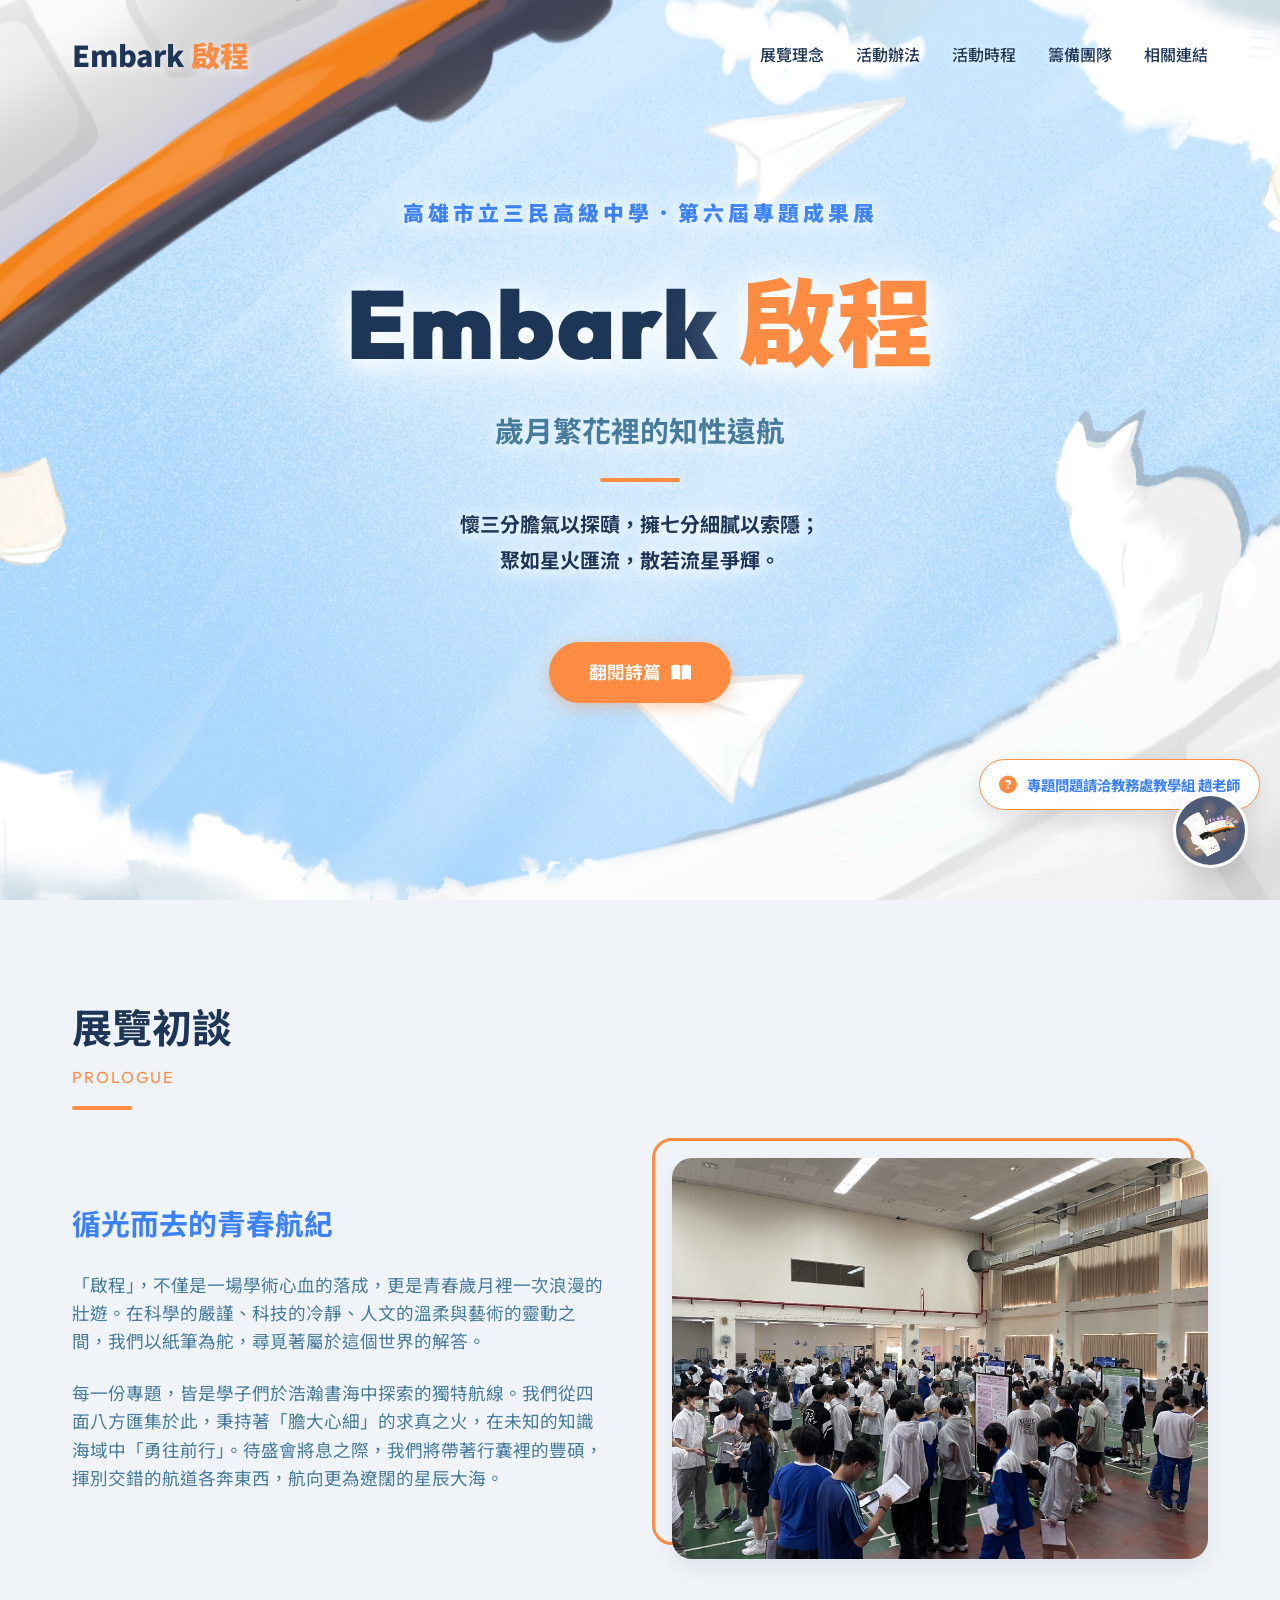
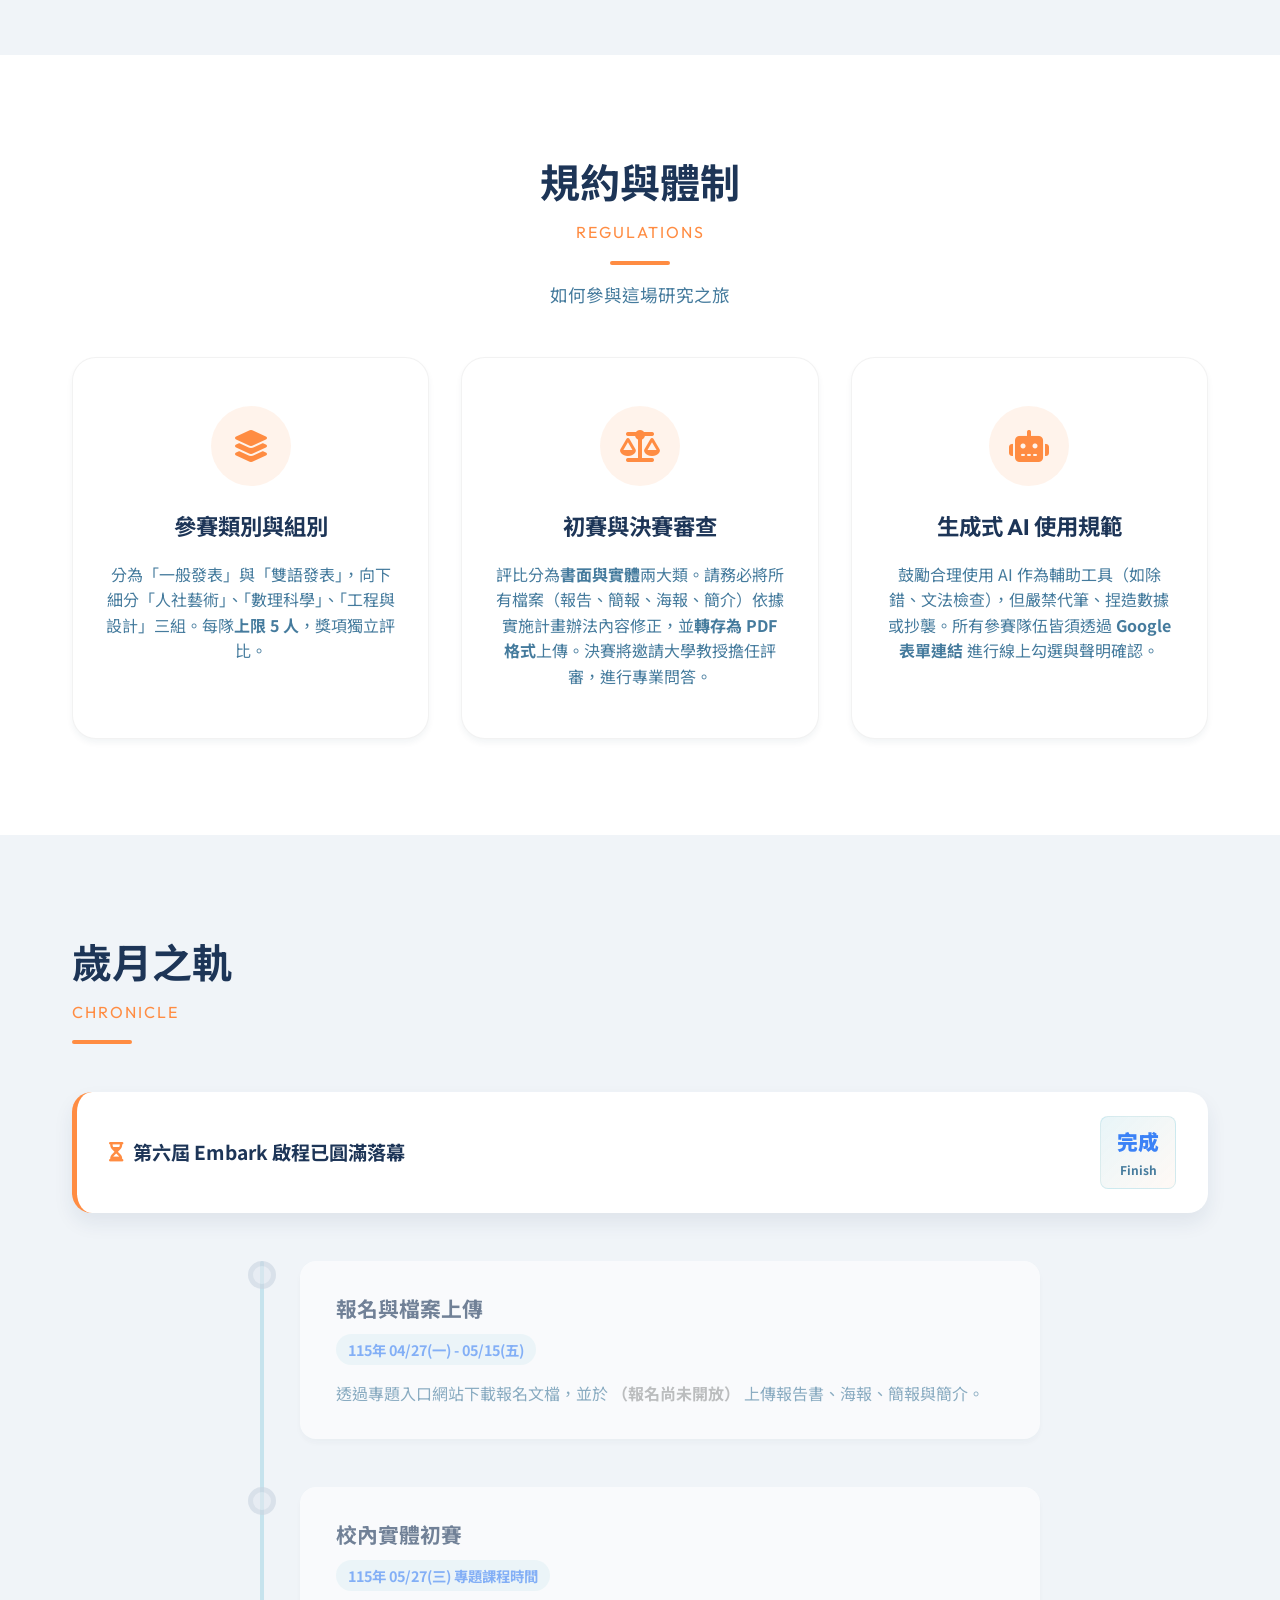
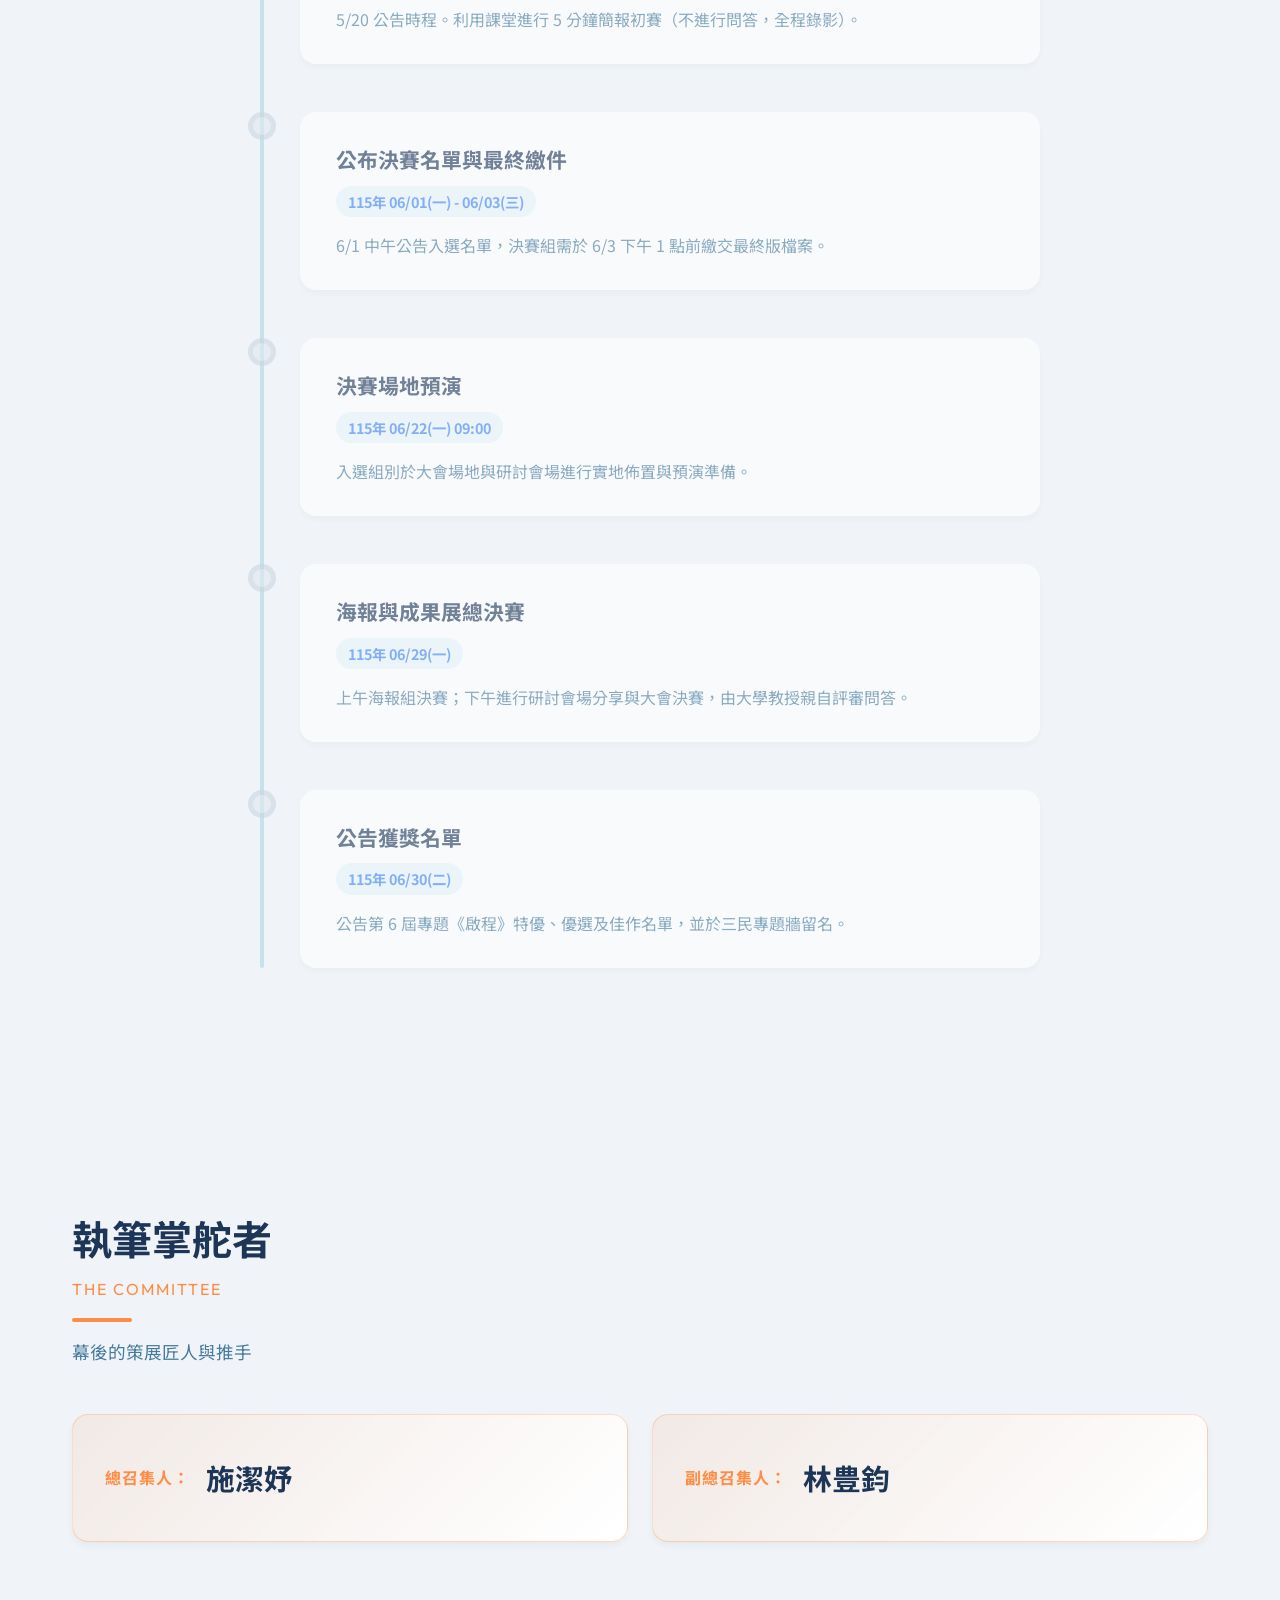
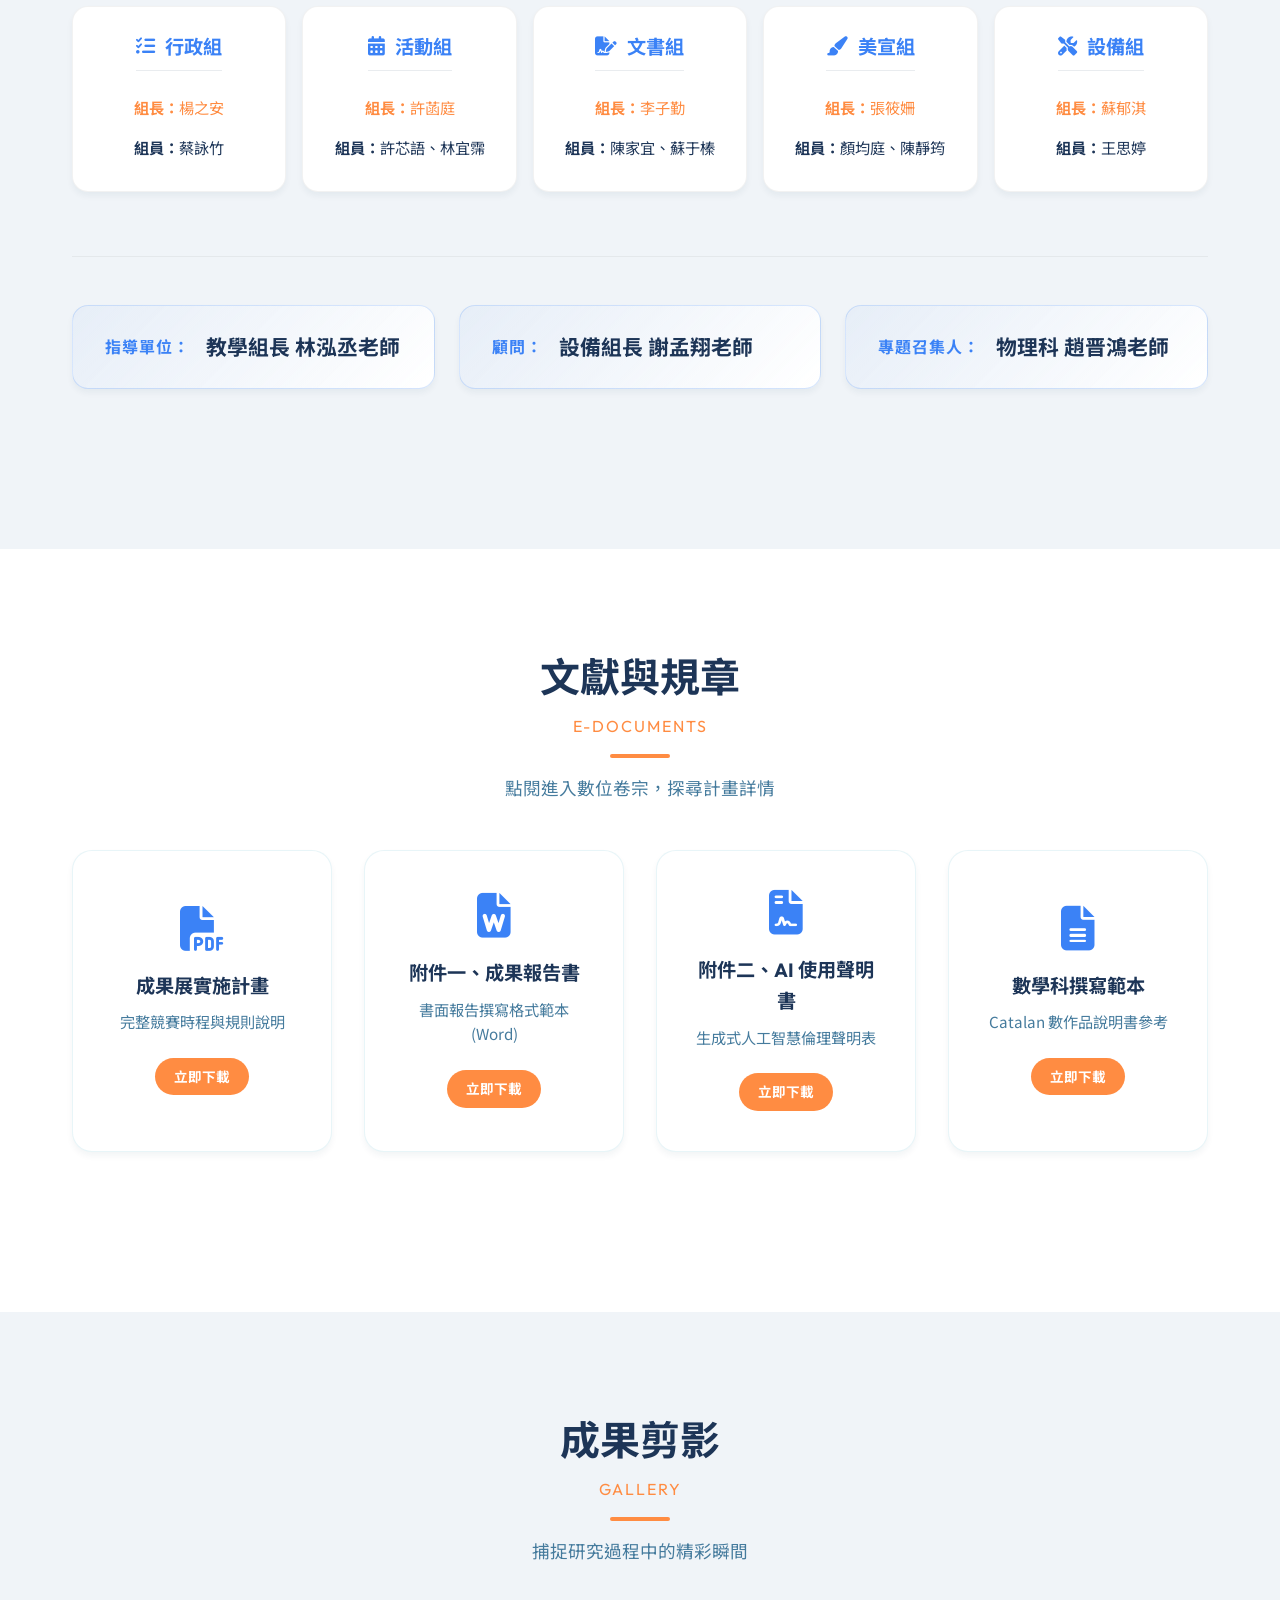
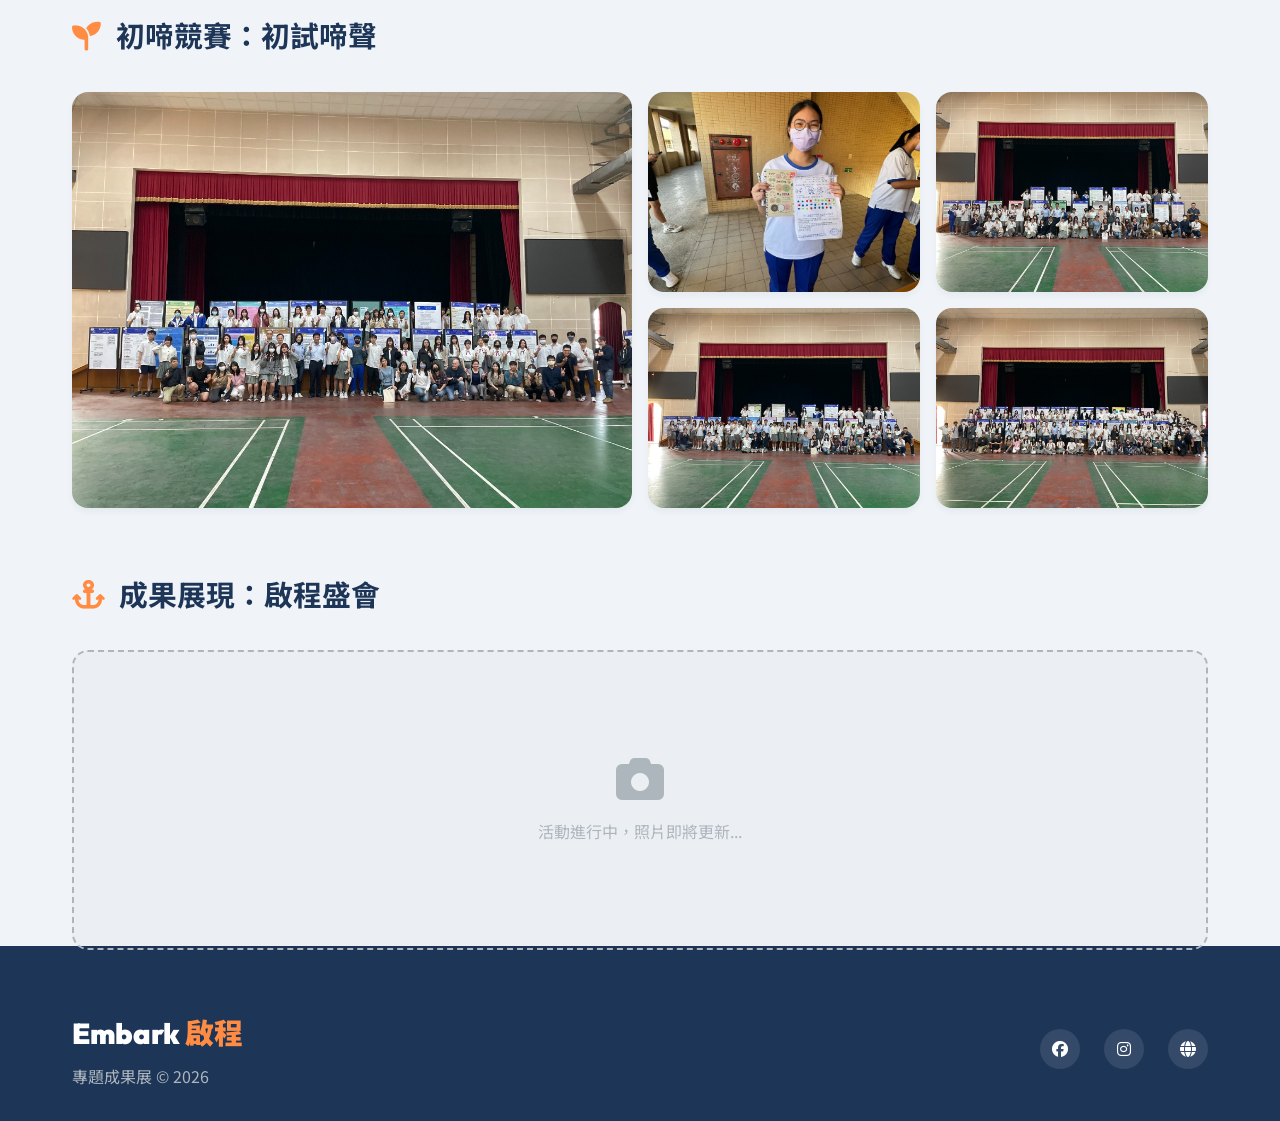
==== index.html @ 6f09dd03 "Finalize Embark exhibition layout: optimized gallery, updated download links, and fixed team section" ====
<!DOCTYPE html>
<html lang="zh-TW">
<head>
    <meta charset="UTF-8">
    <meta name="viewport" content="width=device-width, initial-scale=1.0">
    <title>Embark 啟程 | 專題成果展</title>
    <!-- Google Fonts -->
    <link rel="preconnect" href="https://fonts.googleapis.com">
    <link rel="preconnect" href="https://fonts.gstatic.com" crossorigin>
    <link href="https://fonts.googleapis.com/css2?family=Noto+Sans+TC:wght@300;400;500;700;900&family=Outfit:wght@400;700;900&display=swap" rel="stylesheet">
    <!-- Font Awesome -->
    <link rel="stylesheet" href="https://cdnjs.cloudflare.com/ajax/libs/font-awesome/6.4.0/css/all.min.css">
    <!-- Custom CSS -->
    <link rel="stylesheet" href="css/style.css">
</head>
<body>

    <!-- Navigation -->
    <nav id="navbar">
        <div class="nav-container">
            <a href="#home" class="logo">Embark <span>啟程</span></a>
            <ul class="nav-links">
                <li><a href="#about">展覽理念</a></li>
                <li><a href="#methods">活動辦法</a></li>
                <li><a href="#schedule">活動時程</a></li>
                <li><a href="#team">籌備團隊</a></li>
                <li><a href="#resources">相關連結</a></li>
            </ul>
            <div class="hamburger">
                <i class="fas fa-bars"></i>
            </div>
        </div>
    </nav>

    <!-- Hero Section -->
    <header id="home" class="hero">
        <div class="hero-overlay"></div>
        <div class="hero-content">
            <div class="glass-panel slide-up">
                <p class="subtitle">高雄市立三民高級中學．第六屆專題成果展</p>
                <h1 class="title">Embark <span>啟程</span></h1>
                <p class="tagline">歲月繁花裡的知性遠航</p>
                <div class="divider"></div>
                <p class="description">懷三分膽氣以探賾，擁七分細膩以索隱；<br>聚如星火匯流，散若流星爭輝。</p>
                <div class="hero-btns">
                    <a href="#about" class="btn primary-btn">翻閱詩篇 <i class="fas fa-book-open"></i></a>
                    <a href="https://forms.gle/8AsT85VvfUCtvggL9" target="_blank" id="register-btn-hero" class="btn secondary-btn">立即報名 <i class="fas fa-edit"></i></a>
                </div>
            </div>
        </div>
    </header>

    <!-- About Section -->
    <section id="about" class="section">
        <div class="container fade-in">
            <div class="section-header">
                <h2>展覽初談 <span>Prologue</span></h2>
                <div class="header-line"></div>
            </div>
            <div class="about-content">
                <div class="about-text">
                    <h3>循光而去的青春航紀</h3>
                    <p>「啟程」，不僅是一場學術心血的落成，更是青春歲月裡一次浪漫的壯遊。在科學的嚴謹、科技的冷靜、人文的溫柔與藝術的靈動之間，我們以紙筆為舵，尋覓著屬於這個世界的解答。</p>
                    <p>每一份專題，皆是學子們於浩瀚書海中探索的獨特航線。我們從四面八方匯集於此，秉持著「膽大心細」的求真之火，在未知的知識海域中「勇往前行」。待盛會將息之際，我們將帶著行囊裡的豐碩，揮別交錯的航道各奔東西，航向更為遼闊的星辰大海。</p>
                </div>
                <div class="about-image">
                    <img src="images/prologue.jpg" alt="專題成果展現場紀錄">
                </div>
            </div>
        </div>
    </section>

    <!-- Methods Section -->
    <section id="methods" class="section alt-bg">
        <div class="container fade-in">
            <div class="section-header center">
                <h2>規約與體制 <span>Regulations</span></h2>
                <div class="header-line center-line"></div>
                <p class="section-subtitle">如何參與這場研究之旅</p>
            </div>
            <div class="cards-grid">
                <div class="card">
                    <div class="card-icon"><i class="fas fa-layer-group"></i></div>
                    <h3>參賽類別與組別</h3>
                    <p>分為「一般發表」與「雙語發表」，向下細分「人社藝術」、「數理科學」、「工程與設計」三組。每隊<strong>上限 5 人</strong>，獎項獨立評比。</p>
                </div>
                <div class="card">
                    <div class="card-icon"><i class="fas fa-balance-scale"></i></div>
                    <h3>初賽與決賽審查</h3>
                    <p>評比分為<strong>書面與實體</strong>兩大類。請務必將所有檔案（報告、簡報、海報、簡介）依據實施計畫辦法內容修正，並<strong>轉存為 PDF 格式</strong>上傳。決賽將邀請大學教授擔任評審，進行專業問答。</p>
                </div>
                <div class="card">
                    <div class="card-icon"><i class="fas fa-robot"></i></div>
                    <h3>生成式 AI 使用規範</h3>
                    <p>鼓勵合理使用 AI 作為輔助工具（如除錯、文法檢查），但嚴禁代筆、捏造數據或抄襲。所有參賽隊伍皆須透過 <strong>Google 表單連結</strong> 進行線上勾選與聲明確認。</p>
                </div>
            </div>
        </div>
    </section>

    <!-- Schedule Section -->
    <section id="schedule" class="section">
        <div class="container fade-in">
            <div class="section-header">
                <h2>歲月之軌 <span>Chronicle</span></h2>
                <div class="header-line"></div>
            </div>
            
            <div class="countdown-container">
                <div class="countdown-status">
                    <i class="fas fa-hourglass-half"></i> 
                    <span id="current-phase">系統讀取時間中...</span>
                </div>
                <div class="countdown-timer" id="countdown-timer">
                    <!-- Timer dynamically inserted via JS -->
                </div>
            </div>

            <div class="timeline" id="timeline-events">
                <div class="timeline-item">
                    <div class="timeline-dot"></div>
                    <div class="timeline-content">
                        <h4>報名與檔案上傳</h4>
                        <span class="time">115年 04/27(一) - 05/15(五)</span>
                        <p>透過專題入口網站下載報名文檔，並於 <a href="https://forms.gle/8AsT85VvfUCtvggL9" target="_blank" id="register-link-schedule" style="color: var(--primary-color); font-weight: bold; text-decoration: underline;">Google 報名表單</a> 上傳報告書、海報、簡報與簡介。</p>
                    </div>
                </div>
                <div class="timeline-item">
                    <div class="timeline-dot"></div>
                    <div class="timeline-content">
                        <h4>校內實體初賽</h4>
                        <span class="time">115年 05/27(三) 專題課程時間</span>
                        <p>5/20 公告時程。利用課堂進行 5 分鐘簡報初賽（不進行問答，全程錄影）。</p>
                    </div>
                </div>
                <div class="timeline-item">
                    <div class="timeline-dot"></div>
                    <div class="timeline-content">
                        <h4>公布決賽名單與最終繳件</h4>
                        <span class="time">115年 06/01(一) - 06/03(三)</span>
                        <p>6/1 中午公告入選名單，決賽組需於 6/3 下午 1 點前繳交最終版檔案。</p>
                    </div>
                </div>
                <div class="timeline-item">
                    <div class="timeline-dot"></div>
                    <div class="timeline-content">
                        <h4>決賽場地預演</h4>
                        <span class="time">115年 06/22(一) 09:00</span>
                        <p>入選組別於大會場地與研討會場進行實地佈置與預演準備。</p>
                    </div>
                </div>
                <div class="timeline-item">
                    <div class="timeline-dot"></div>
                    <div class="timeline-content">
                        <h4>海報與成果展總決賽</h4>
                        <span class="time">115年 06/29(一)</span>
                        <p>上午海報組決賽；下午進行研討會場分享與大會決賽，由大學教授親自評審問答。</p>
                    </div>
                </div>
                <div class="timeline-item">
                    <div class="timeline-dot"></div>
                    <div class="timeline-content">
                        <h4>公告獲獎名單</h4>
                        <span class="time">115年 06/30(二)</span>
                        <p>公告第 6 屆專題《啟程》特優、優選及佳作名單，並於三民專題牆留名。</p>
                    </div>
                </div>
            </div>
        </div>
    </section>

    <!-- Team Section -->
    <section id="team" class="section">
        <div class="container fade-in">
            <div class="section-header">
                <h2>執筆掌舵者 <span>The Committee</span></h2>
                <div class="header-line"></div>
                <p class="section-subtitle">幕後的策展匠人與推手</p>
            </div>
            
            <div class="team-grid">
                <!-- 總召/副總召 -->
                <div class="team-card leader-card">
                    <div class="team-role">總召集人</div>
                    <div class="team-name">施潔妤</div>
                </div>
                <div class="team-card leader-card">
                    <div class="team-role">副總召集人</div>
                    <div class="team-name">林豊鈞</div>
                </div>
            </div>

            <div class="team-grid members-grid" style="margin-top: 2rem;">
                <!-- 群組 -->
                <div class="team-card">
                    <div class="group-title"><i class="fas fa-tasks"></i> 行政組</div>
                    <ul class="group-members">
                        <li class="head"><strong>組長：</strong>楊之安</li>
                        <li><strong>組員：</strong>蔡詠竹</li>
                    </ul>
                </div>
                
                <div class="team-card">
                    <div class="group-title"><i class="fas fa-calendar-alt"></i> 活動組</div>
                    <ul class="group-members">
                        <li class="head"><strong>組長：</strong>許菡庭</li>
                        <li><strong>組員：</strong>許芯語、林宜霈</li>
                    </ul>
                </div>

                <div class="team-card">
                    <div class="group-title"><i class="fas fa-file-signature"></i> 文書組</div>
                    <ul class="group-members">
                        <li class="head"><strong>組長：</strong>李子勤</li>
                        <li><strong>組員：</strong>陳家宜、蘇于榛</li>
                    </ul>
                </div>

                <div class="team-card">
                    <div class="group-title"><i class="fas fa-paint-brush"></i> 美宣組</div>
                    <ul class="group-members">
                        <li class="head"><strong>組長：</strong>張筱姍</li>
                        <li><strong>組員：</strong>顏均庭、陳靜筠</li>
                    </ul>
                </div>

                <div class="team-card">
                    <div class="group-title"><i class="fas fa-tools"></i> 設備組</div>
                    <ul class="group-members">
                        <li class="head"><strong>組長：</strong>蘇郁淇</li>
                        <li><strong>組員：</strong>王思婷</li>
                    </ul>
                </div>
            </div>

            <!-- 指導與顧問 -->
            <div class="team-grid mentors-grid">
                <div class="team-card mentor-card">
                    <div class="team-role">指導單位</div>
                    <div class="team-name">教學組長 林泓丞老師</div>
                </div>
                <div class="team-card mentor-card">
                    <div class="team-role">顧問</div>
                    <div class="team-name">設備組長 謝孟翔老師</div>
                </div>
                <div class="team-card mentor-card">
                    <div class="team-role">專題召集人</div>
                    <div class="team-name">物理科 趙晋鴻老師</div>
                </div>
            </div>
        </div>
    </section>

    <!-- Resources Section -->
    <section id="resources" class="section alt-bg">
        <div class="container fade-in">
            <div class="section-header center">
                <h2>文獻與規章 <span>E-Documents</span></h2>
                <div class="header-line center-line"></div>
                <p class="section-subtitle">點閱進入數位卷宗，探尋計畫詳情</p>
            </div>
            
            <div class="resources-grid">
                <a href="https://drive.google.com/uc?export=download&id=1QKRfqfcxfHwYjBc1NlU03ayxGvBtR1gK" class="resource-box download-link" target="_blank">
                    <i class="fas fa-file-pdf"></i>
                    <h4>成果展實施計畫</h4>
                    <p>完整競賽時程與規則說明</p>
                    <span class="download-badge">立即下載</span>
                </a>
                <a href="https://drive.google.com/uc?export=download&id=1diDE9ANA9zoOyle0E0ma29jdh3tLFDWx" class="resource-box download-link" target="_blank">
                    <i class="fas fa-file-word"></i>
                    <h4>附件一、成果報告書</h4>
                    <p>書面報告撰寫格式範本 (Word)</p>
                    <span class="download-badge">立即下載</span>
                </a>
                <a href="https://drive.google.com/uc?export=download&id=1wglRkKuIMFSdnRdE-IeeBIRMwWQX5FCE" class="resource-box download-link" target="_blank">
                    <i class="fas fa-file-contract"></i>
                    <h4>附件二、AI 使用聲明書</h4>
                    <p>生成式人工智慧倫理聲明表</p>
                    <span class="download-badge">立即下載</span>
                </a>
                <a href="https://drive.google.com/uc?export=download&id=1QUtxjHs24tNz3Xyxg-Yj87qM5xD1HAib" class="resource-box download-link" target="_blank">
                    <i class="fas fa-file-alt"></i>
                    <h4>數學科撰寫範本</h4>
                    <p>Catalan 數作品說明書參考</p>
                    <span class="download-badge">立即下載</span>
                </a>
            </div>

        </div>
    </section>

    <!-- Gallery Section -->
    <section id="gallery" class="section">
        <div class="container fade-in">
            <div class="section-header center">
                <h2>成果剪影 <span>Gallery</span></h2>
                <div class="header-line center-line"></div>
                <p class="section-subtitle">捕捉研究過程中的精彩瞬間</p>
            </div>
            
            <div class="gallery-sub-section">
                <h3 class="gallery-sub-title"><i class="fas fa-seedling"></i> 初啼競賽：初試啼聲</h3>
                <div class="gallery-grid">
                    <div class="gallery-item main-item">
                        <img src="images/gallery2.jpg" alt="初啼競賽全體合照">
                    </div>
                    <div class="gallery-item">
                        <img src="images/gallery1.jpg" alt="學生發表細節">
                    </div>
                    <div class="gallery-item">
                        <img src="images/gallery3.jpg" alt="初啼競賽合照">
                    </div>
                    <div class="gallery-item">
                        <img src="images/gallery4.jpg" alt="初啼競賽合照">
                    </div>
                    <div class="gallery-item">
                        <img src="images/gallery5.jpg" alt="初啼競賽合照">
                    </div>
                </div>
            </div>

            <div class="gallery-sub-section" style="margin-top: 4rem;">
                <h3 class="gallery-sub-title"><i class="fas fa-anchor"></i> 成果展現：啟程盛會</h3>
                <div class="gallery-grid">
                    <div class="gallery-item placeholder-item">
                        <div class="gallery-placeholder">
                            <i class="fas fa-camera"></i>
                            <p>活動進行中，照片即將更新...</p>
                        </div>
                    </div>
                </div>
            </div>
        </div>
    </section>

    <!-- Footer -->
    <footer>
        <div class="footer-container">
            <div class="footer-logo">
                <h3>Embark <span>啟程</span></h3>
                <p>專題成果展 © 2026</p>
            </div>
            <div class="social-links">
                <a href="#"><i class="fab fa-facebook"></i></a>
                <a href="#"><i class="fab fa-instagram"></i></a>
                <a href="#"><i class="fas fa-globe"></i></a>
            </div>
        </div>
    </footer>

    <script src="js/script.js"></script>

    <!-- Floating Inquiry Bubble -->
    <div class="floating-inquiry">
        <i class="fas fa-question-circle"></i>
        <p>專題問題請洽教務處教學組 趙老師</p>
    </div>

    <!-- Floating IG Button -->
    <a href="https://www.instagram.com/smhs_isp6?utm_source=ig_web_button_share_sheet&igsh=ZDNlZDc0MzIxNw==" target="_blank" class="floating-ig">
        <img src="images/ig-logo.jpg" alt="Follow us on Instagram">
        <span class="ig-tooltip">Follow Us</span>
    </a>
</body>
</html>
---- css/style.css ----
/* Reset & Base Styles */
* {
    margin: 0;
    padding: 0;
    box-sizing: border-box;
}

:root {
    --primary-color: #FF8C42; /* Warm Orange from the train/frame */
    --primary-hover: #FF7B25;
    --secondary-color: #3B82F6; /* Brighter sky blue */
    --bg-color: #F0F4F8;
    --alt-bg: #FFFFFF;
    --text-main: #1D3557; /* Deep Navy - much more harmonious with sky than stark black */
    --text-light: #457B9D; /* Soft ocean blue */
    
    --transition: all 0.3s cubic-bezier(0.25, 0.8, 0.25, 1);
    --shadow-sm: 0 4px 6px rgba(29, 53, 87, 0.05);
    --shadow-md: 0 10px 20px rgba(29, 53, 87, 0.08);
    --shadow-lg: 0 15px 35px rgba(29, 53, 87, 0.1);
}

body {
    font-family: 'Noto Sans TC', sans-serif;
    color: var(--text-main);
    background-color: var(--bg-color);
    line-height: 1.6;
    overflow-x: hidden;
    scroll-behavior: smooth;
}

h1, h2, h3, h4, .subtitle, .tagline {
    font-family: 'Outfit', 'Noto Sans TC', sans-serif;
}

a {
    text-decoration: none;
    color: inherit;
}

/* Typography */
.section-header {
    margin-bottom: 3rem;
}

.section-header.center {
    text-align: center;
}

.section-header h2 {
    font-size: 2.5rem;
    font-weight: 700;
    color: var(--text-main);
    position: relative;
    display: inline-block;
}

.section-header h2 span {
    font-size: 1rem;
    font-weight: 400;
    color: var(--primary-color);
    display: block;
    text-transform: uppercase;
    letter-spacing: 2px;
    margin-top: 5px;
}

.header-line {
    height: 4px;
    width: 60px;
    background: var(--primary-color);
    margin-top: 15px;
    border-radius: 2px;
}

.center-line {
    margin: 15px auto 0 auto;
}

.section-subtitle {
    margin-top: 1rem;
    color: var(--text-light);
    font-size: 1.1rem;
}

/* Layout */
.container {
    max-width: 1200px;
    margin: 0 auto;
    padding: 0 2rem;
}

.section {
    padding: 6rem 0;
}

.alt-bg {
    background-color: var(--alt-bg);
}

/* Navigation */
#navbar {
    position: fixed;
    top: 1rem;
    left: 50%;
    transform: translateX(-50%);
    width: 95%;
    max-width: 1200px;
    z-index: 1000;
    padding: 1rem 2rem;
    border-radius: 50px;
    transition: var(--transition);
    background: transparent;
}

#navbar.scrolled {
    background: rgba(255, 255, 255, 0.95);
    backdrop-filter: blur(16px);
    -webkit-backdrop-filter: blur(16px);
    box-shadow: 0 10px 30px rgba(0,0,0,0.08);
    top: 0.5rem;
    padding: 0.8rem 2rem;
}

.nav-container {
    display: flex;
    justify-content: space-between;
    align-items: center;
    width: 100%;
}

.logo {
    font-size: 1.8rem;
    font-weight: 900;
    color: var(--text-main);
}
#navbar:not(.scrolled) .logo, 
#navbar:not(.scrolled) .nav-links a {
    color: var(--text-main); /* Changed from white to main text color for readability against bright sky */
    text-shadow: 0 2px 10px rgba(255,255,255,0.8);
}

.logo span {
    color: var(--primary-color);
}

.nav-links {
    list-style: none;
    display: flex;
    gap: 2rem;
}

.nav-links a {
    font-weight: 500;
    transition: var(--transition);
    position: relative;
}

.nav-links a::after {
    content: '';
    position: absolute;
    bottom: -5px;
    left: 0;
    width: 0;
    height: 2px;
    background: var(--primary-color);
    transition: var(--transition);
}

.nav-links a:hover::after {
    width: 100%;
}

.hamburger {
    display: none;
    font-size: 1.5rem;
    cursor: pointer;
    color: var(--text-main);
}

#navbar:not(.scrolled) .hamburger {
    color: #fff;
}

/* Hero Section */
.hero {
    height: 100vh;
    width: 100%;
    position: relative;
    display: flex;
    align-items: center;
    justify-content: center;
    text-align: center;
    overflow: hidden;
    /* Use the uploaded image, fallback to a gradient */
    background: url('../images/hero-bg.png') center/cover no-repeat, linear-gradient(135deg, #87CEEB, #F0F8FF);
}

/* In case the image has a different extension or wasn't placed, provide a fallback visual */
.hero::before {
    content: '';
    position: absolute;
    top: 0; left: 0; right: 0; bottom: 0;
    background: url('cloud-pattern.png') center/cover; /* optional subtle pattern */
    opacity: 0.3;
    z-index: 1;
}

.hero-overlay {
    position: absolute;
    top: 0; left: 0; width: 100%; height: 100%;
    /* Extremely subtle overlay just to pop the text slightly without killing the art */
    background: radial-gradient(circle at center, rgba(255,255,255,0.4) 0%, rgba(255,255,255,0) 60%);
    z-index: 2;
    pointer-events: none;
}

.hero-content {
    position: relative;
    z-index: 10;
}

.glass-panel {
    /* Artist perspective: Removing the harsh box so the text floats in the sky */
    background: transparent;
    border: none;
    padding: 2rem 5rem;
    box-shadow: none;
    color: var(--text-main);
    display: flex;
    flex-direction: column;
    align-items: center;
}

.subtitle {
    font-size: 1.3rem;
    text-transform: uppercase;
    letter-spacing: 4px;
    margin-bottom: 1rem;
    font-weight: 900;
    color: var(--secondary-color);
    text-shadow: 0 2px 15px rgba(255,255,255,1), 0 0 30px rgba(255,255,255,0.8);
}

.title {
    font-size: 6rem;
    font-weight: 900;
    margin-bottom: 0.5rem;
    color: var(--text-main);
    /* Massive white glow to ensure text is perfectly readable over the clouds without needing a physical box */
    text-shadow: 0 5px 25px rgba(255,255,255,1), 0 0 50px rgba(255,255,255,0.9), 0 0 100px rgba(255,255,255,0.7);
    letter-spacing: 2px;
}

.title span {
    color: var(--primary-color);
}

.tagline {
    font-size: 1.8rem;
    font-weight: 700;
    margin-bottom: 1.5rem;
    color: var(--text-light);
    text-shadow: 0 2px 20px rgba(255,255,255,1);
}

.hero .divider {
    height: 4px;
    width: 80px;
    background: var(--primary-color);
    margin: 0 auto 1.5rem auto;
    border-radius: 2px;
    box-shadow: 0 2px 10px rgba(255,255,255,0.8);
}

.description {
    font-size: 1.25rem;
    margin-bottom: 3rem;
    line-height: 1.8;
    color: var(--text-main);
    font-weight: 700;
    text-shadow: 0 2px 15px rgba(255,255,255,1), 0 0 25px rgba(255,255,255,0.9);
}

.btn {
    padding: 1rem 2.5rem;
    border-radius: 50px;
    font-weight: bold;
    font-size: 1.1rem;
    display: inline-flex;
    align-items: center;
    gap: 10px;
    transition: var(--transition);
    cursor: pointer;
    border: none;
}

.primary-btn {
    background: var(--primary-color);
    color: #fff;
    box-shadow: 0 4px 15px rgba(255, 140, 66, 0.4);
}

.primary-btn:hover {
    background: var(--primary-hover);
    transform: translateY(-3px);
    box-shadow: 0 8px 20px rgba(255, 140, 66, 0.6);
}

.secondary-btn {
    background: rgba(255, 255, 255, 0.2);
    backdrop-filter: blur(5px);
    color: var(--text-main);
    border: 2px solid var(--text-main);
    box-shadow: 0 4px 15px rgba(0, 0, 0, 0.05);
}

.secondary-btn:hover {
    background: var(--text-main);
    color: #fff;
    transform: translateY(-3px);
    box-shadow: 0 8px 20px rgba(29, 53, 87, 0.2);
}

.hero-btns {
    display: flex;
    gap: 1.5rem;
    margin-top: 1rem;
}

/* (Vehicle animations removed for cleaner aesthetic) */

/* About Section */
.about-content {
    display: grid;
    grid-template-columns: repeat(2, minmax(0, 1fr));
    gap: 4rem;
    align-items: center;
}

@media (max-width: 992px) {
    .about-content {
        grid-template-columns: 1fr;
        gap: 3rem;
    }
}

.about-text h3 {
    font-size: 1.8rem;
    color: var(--secondary-color);
    margin-bottom: 1.5rem;
}

.about-text p {
    font-size: 1.1rem;
    margin-bottom: 1.5rem;
    color: var(--text-light);
}

.about-image {
    position: relative;
}

.about-image::before {
    content: '';
    position: absolute;
    top: -20px;
    left: -20px;
    width: 100%;
    height: 100%;
    border: 3px solid var(--primary-color);
    border-radius: 20px;
    z-index: 1;
}

.about-image img {
    width: 100%;
    border-radius: 20px;
    position: relative;
    z-index: 2;
    box-shadow: var(--shadow-md);
    display: block;
}

/* Methods Section */
.cards-grid {
    display: grid;
    grid-template-columns: repeat(auto-fit, minmax(300px, 1fr));
    gap: 2rem;
    margin-top: 3rem;
}

.card {
    background: #fff;
    padding: 3rem 2rem;
    border-radius: 24px;
    text-align: center;
    box-shadow: var(--shadow-sm);
    transition: var(--transition);
    border: 1px solid rgba(0,0,0,0.05);
    cursor: pointer;
}

.card:hover {
    transform: translateY(-10px);
    box-shadow: var(--shadow-lg);
    border-color: var(--primary-color);
}

.card-icon {
    width: 80px;
    height: 80px;
    background: rgba(255, 140, 66, 0.1);
    color: var(--primary-color);
    border-radius: 50%;
    display: flex;
    align-items: center;
    justify-content: center;
    font-size: 2rem;
    margin: 0 auto 1.5rem auto;
    transition: var(--transition);
}

.card:hover .card-icon {
    background: var(--primary-color);
    color: #fff;
}

.card h3 {
    font-size: 1.4rem;
    margin-bottom: 1rem;
}

.card p {
    color: var(--text-light);
}

/* Timeline */
.countdown-container {
    background: #fff;
    padding: 1.5rem 2rem;
    border-radius: 20px;
    margin-bottom: 3rem;
    box-shadow: var(--shadow-md);
    border-left: 5px solid var(--primary-color);
    display: flex;
    justify-content: space-between;
    align-items: center;
    flex-wrap: wrap;
    gap: 1rem;
}

.countdown-status {
    font-size: 1.2rem;
    font-weight: 700;
    color: var(--text-main);
    display: flex;
    align-items: center;
    gap: 10px;
}

.countdown-status i {
    color: var(--primary-color);
    animation: spin-slow 4s linear infinite;
}

@keyframes spin-slow {
    0% { transform: rotate(0deg); }
    100% { transform: rotate(360deg); }
}

.countdown-timer {
    display: flex;
    gap: 10px;
}

.time-box {
    background: linear-gradient(135deg, rgba(33, 158, 188, 0.1), rgba(255, 140, 66, 0.05));
    color: var(--secondary-color);
    padding: 0.5rem 1rem;
    border-radius: 8px;
    font-weight: 900;
    font-size: 1.3rem;
    text-align: center;
    min-width: 65px;
    border: 1px solid rgba(33, 158, 188, 0.15);
}

.time-box span {
    display: block;
    font-size: 0.75rem;
    font-weight: 700;
    color: var(--text-light);
    margin-top: 2px;
}

.timeline {
    position: relative;
    max-width: 800px;
    margin: 3rem auto 0 auto;
}

.timeline::before {
    content: '';
    position: absolute;
    top: 0;
    left: 20px;
    height: 100%;
    width: 4px;
    background: rgba(33, 158, 188, 0.2);
    border-radius: 2px;
}

.timeline-item {
    position: relative;
    margin-bottom: 3rem;
    padding-left: 60px;
}

.timeline-dot {
    position: absolute;
    top: 0;
    left: 8px;
    width: 28px;
    height: 28px;
    background: #fff;
    border-radius: 50%;
    border: 5px solid var(--secondary-color);
    box-shadow: 0 0 0 4px rgba(33, 158, 188, 0.1);
    transition: var(--transition);
}

.timeline-item.active .timeline-dot {
    background: var(--primary-color);
    border-color: var(--primary-color);
    box-shadow: 0 0 0 6px rgba(255, 140, 66, 0.2);
    transform: scale(1.1);
    animation: pulse-dot 2s infinite;
}

.timeline-item.past {
    opacity: 0.6;
}
.timeline-item.past .timeline-dot {
    background: #e2e8f0;
    border-color: #cbd5e1;
    box-shadow: none;
}

@keyframes pulse-dot {
    0% { box-shadow: 0 0 0 0 rgba(255, 140, 66, 0.4); }
    70% { box-shadow: 0 0 0 10px rgba(255, 140, 66, 0); }
    100% { box-shadow: 0 0 0 0 rgba(255, 140, 66, 0); }
}

.timeline-item:hover .timeline-dot {
    background: var(--primary-color);
    border-color: var(--primary-color);
    box-shadow: 0 0 0 6px rgba(255, 140, 66, 0.2);
    transform: scale(1.1);
}

.timeline-content {
    background: #fff;
    padding: 2rem;
    border-radius: 16px;
    box-shadow: var(--shadow-sm);
    transition: var(--transition);
    border-left: 4px solid transparent;
    cursor: pointer;
}

.timeline-item:hover .timeline-content {
    border-left-color: var(--primary-color);
    transform: translateX(5px);
    box-shadow: var(--shadow-md);
}

.timeline-content h4 {
    font-size: 1.3rem;
    margin-bottom: 0.5rem;
}

.time {
    display: inline-block;
    padding: 4px 12px;
    background: rgba(33, 158, 188, 0.1);
    color: var(--secondary-color);
    border-radius: 20px;
    font-size: 0.9rem;
    font-weight: bold;
    margin-bottom: 1rem;
}

.timeline-content p {
    color: var(--text-light);
}

/* Resources */
.team-grid {
    display: grid;
    grid-template-columns: repeat(auto-fit, minmax(300px, 1fr));
    gap: 1.5rem;
    margin-bottom: 4rem;
}

.team-card ul {
    list-style: none;
    padding: 0;
    width: 100%;
}

.team-card li {
    font-size: 0.95rem;
    color: var(--text-light);
    margin-bottom: 0.5rem;
    white-space: nowrap;
}

/* Floating Inquiry */
.floating-inquiry {
    position: fixed;
    bottom: 90px;
    right: 20px;
    background: rgba(255, 255, 255, 0.95);
    backdrop-filter: blur(10px);
    padding: 0.8rem 1.2rem;
    border-radius: 50px;
    box-shadow: 0 10px 25px rgba(0, 0, 0, 0.1);
    border: 1px solid var(--primary-color);
    z-index: 999;
    display: flex;
    align-items: center;
    gap: 10px;
    animation: slideInRight 0.5s ease-out forwards;
}

.floating-inquiry i {
    color: var(--primary-color);
    font-size: 1.1rem;
}

.floating-inquiry p {
    margin: 0;
    font-size: 0.9rem;
    font-weight: bold;
    color: var(--secondary-color);
}

@keyframes slideInRight {
    from { opacity: 0; transform: translateX(50px); }
    to { opacity: 1; transform: translateX(0); }
}

.resources-grid {
    display: grid;
    grid-template-columns: repeat(auto-fit, minmax(250px, 1fr));
    gap: 2rem;
    margin-bottom: 4rem;
}

.resource-box {
    background: #fff;
    padding: 2.5rem 2rem;
    border-radius: 20px;
    text-align: center;
    transition: var(--transition);
    border: 1px solid rgba(33, 158, 188, 0.1);
    box-shadow: var(--shadow-sm);
    cursor: pointer;
    display: flex;
    flex-direction: column;
    align-items: center;
    justify-content: center;
}

.download-badge {
    display: inline-block;
    margin-top: 1.5rem;
    padding: 0.5rem 1.2rem;
    background: var(--primary-color);
    color: #fff;
    border-radius: 20px;
    font-size: 0.85rem;
    font-weight: bold;
    transition: var(--transition);
}

.resource-box:hover .download-badge {
    background: var(--primary-hover);
    transform: scale(1.05);
}

.resource-box:hover {
    background: #fff;
    border-color: var(--secondary-color);
    box-shadow: var(--shadow-md);
    transform: translateY(-5px);
}

.resource-box i {
    font-size: 2.8rem;
    color: var(--secondary-color);
    margin-bottom: 1.2rem;
    transition: var(--transition);
}

.resource-box:hover i {
    transform: scale(1.1);
    color: var(--primary-color);
}

.resource-box h4 {
    font-size: 1.2rem;
    margin-bottom: 0.5rem;
}

.resource-box p {
    font-size: 0.95rem;
    color: var(--text-light);
}

.gallery-grid {
    display: grid;
    grid-template-columns: repeat(4, 1fr);
    grid-auto-rows: 200px;
    gap: 1rem;
}

.gallery-sub-title {
    font-size: 1.8rem;
    color: var(--text-main);
    margin-bottom: 2rem;
    display: flex;
    align-items: center;
    gap: 15px;
    font-weight: 700;
}

.gallery-sub-title i {
    color: var(--primary-color);
}

.gallery-item {
    position: relative;
    border-radius: 16px;
    overflow: hidden;
    box-shadow: var(--shadow-sm);
    transition: var(--transition);
}

.placeholder-item {
    grid-column: 1 / -1;
    height: 300px !important;
    background: rgba(0,0,0,0.02);
    border: 2px dashed #ADB5BD;
    box-shadow: none;
}

.gallery-placeholder {
    height: 100%;
    display: flex;
    flex-direction: column;
    align-items: center;
    justify-content: center;
    color: #ADB5BD;
    gap: 1rem;
}

.gallery-placeholder i {
    font-size: 3rem;
}

.gallery-item img {
    width: 100%;
    height: 100%;
    object-fit: cover;
    transition: var(--transition);
}

.gallery-item.main-item {
    grid-column: span 2;
    grid-row: span 2;
}

.gallery-item:hover {
    transform: scale(1.02);
    box-shadow: var(--shadow-lg);
    z-index: 5;
}

.gallery-item:hover img {
    transform: scale(1.1);
}

@media (max-width: 768px) {
    .gallery-grid {
        grid-template-columns: repeat(2, 1fr);
    }
}

/* Footer */
footer {
    background: var(--text-main);
    color: #fff;
    padding: 4rem 0 2rem 0;
}

.footer-container {
    max-width: 1200px;
    margin: 0 auto;
    padding: 0 2rem;
    display: flex;
    justify-content: space-between;
    align-items: center;
    flex-wrap: wrap;
    gap: 2rem;
}

.footer-logo h3 {
    font-size: 1.8rem;
    font-weight: 900;
}

.footer-logo span {
    color: var(--primary-color);
}

.footer-logo p {
    color: #ADB5BD;
    margin-top: 0.5rem;
}

.social-links {
    display: flex;
    gap: 1.5rem;
}

.social-links a {
    display: flex;
    align-items: center;
    justify-content: center;
    width: 40px;
    height: 40px;
    background: rgba(255,255,255,0.1);
    border-radius: 50%;
    color: #fff;
    transition: var(--transition);
}

.social-links a:hover {
    background: var(--primary-color);
    transform: translateY(-3px);
}

/* Animations */
.slide-up {
    animation: slideUp 1s cubic-bezier(0.25, 0.8, 0.25, 1) forwards;
}

@keyframes slideUp {
    from { opacity: 0; transform: translateY(40px); }
    to { opacity: 1; transform: translateY(0); }
}

.fade-in {
    opacity: 0;
    transform: translateY(30px);
    transition: opacity 0.8s ease-out, transform 0.8s ease-out;
}

.fade-in.visible {
    opacity: 1;
    transform: translateY(0);
}

/* Responsive */
@media (max-width: 992px) {
    .title { font-size: 4rem; }
    .about-content { grid-template-columns: 1fr; }
    .featured-images { grid-template-columns: repeat(auto-fit, minmax(280px, 1fr)); }
}

@media (max-width: 768px) {
    .nav-links {
        position: fixed;
        top: 0; right: -100%;
        height: 100vh;
        width: 80%;
        max-width: 400px;
        background: #fff;
        flex-direction: column;
        justify-content: center;
        align-items: center;
        box-shadow: -10px 0 30px rgba(0,0,0,0.15);
        transition: right 0.4s cubic-bezier(0.25, 0.8, 0.25, 1);
        gap: 2rem;
    }
    
    .nav-links.active { right: 0; }
    
    .nav-links a {
        font-size: 1.25rem;
        padding: 0.5rem 2rem;
    }

    #navbar { width: 90%; top: 1rem; padding: 0.8rem 1.5rem; }
    
    #navbar:not(.scrolled) .nav-links a { color: var(--text-main); text-shadow: none; }
    
    .hamburger { display: block; z-index: 1001; position: relative; font-size: 1.8rem; }
    #navbar.menu-open .hamburger { color: var(--text-main); }
    #navbar.menu-open { background: rgba(255,255,255,0.95); box-shadow: none; }
    
    .glass-panel { padding: 2.5rem 1.5rem; border-radius: 24px; }
    .title { font-size: 3.5rem; }
    .tagline { font-size: 1.2rem; }
}

/* Team Section */
.team-grid {
    display: grid;
    gap: 1.5rem;
    grid-template-columns: repeat(auto-fit, minmax(240px, 1fr));
    justify-content: center;
}

.members-grid {
    grid-template-columns: repeat(5, 1fr) !important;
}

.team-card {
    background: #fff;
    border: 1px solid rgba(0,0,0,0.05);
    border-radius: 16px;
    padding: 1.5rem;
    text-align: center;
    box-shadow: var(--shadow-sm);
    transition: var(--transition);
    cursor: pointer;
    display: flex;
    flex-direction: column;
    align-items: center;
    gap: 0.5rem;
}

.team-card:hover {
    transform: translateY(-5px);
    box-shadow: var(--shadow-md);
    border-color: var(--primary-color);
}

.leader-card {
    background: linear-gradient(135deg, rgba(255, 140, 66, 0.1), rgba(255, 255, 255, 1));
    border: 1px solid rgba(255, 140, 66, 0.3);
    flex-direction: row;
    gap: 1rem;
    padding: 2.5rem 2rem;
}

.team-role {
    font-size: 1rem;
    color: var(--primary-color);
    font-weight: bold;
    text-transform: uppercase;
    letter-spacing: 1px;
}

.leader-card .team-role::after {
    content: "：";
}

.team-name {
    font-size: 1.8rem;
    font-weight: 700;
    color: var(--text-main);
}

.mentor-card {
    background: linear-gradient(135deg, rgba(59, 130, 246, 0.05), rgba(255, 255, 255, 1));
    border: 1px solid rgba(59, 130, 246, 0.2);
    flex-direction: row;
    gap: 1rem;
    padding: 1.5rem 2rem;
}

.mentor-card .team-role {
    color: var(--secondary-color);
}

.mentor-card .team-role::after {
    content: "：";
}

.mentor-card .team-name {
    font-size: 1.3rem;
}

.team-group {
    background: #fff;
    padding: 2rem;
    border-radius: 16px;
    box-shadow: var(--shadow-sm);
    border-top: 5px solid var(--secondary-color);
    transition: var(--transition);
    cursor: pointer;
}

.team-group:hover {
    transform: translateY(-5px);
    box-shadow: var(--shadow-md);
}

.group-title {
    font-size: 1.2rem;
    font-weight: bold;
    color: var(--secondary-color);
    margin-bottom: 1rem;
    display: flex;
    align-items: center;
    gap: 10px;
    border-bottom: 1px solid #E9ECEF;
    padding-bottom: 0.5rem;
}

.members-grid {
    display: grid;
    grid-template-columns: repeat(5, 1fr);
    gap: 1rem;
    width: 100%;
}

@media (max-width: 1200px) {
    .members-grid {
        gap: 0.5rem;
    }
}

.group-members {
    list-style: none;
    padding: 0;
    display: flex;
    flex-direction: column;
    align-items: center;
    gap: 0.5rem;
}

.group-members li {
    color: var(--text-main);
    font-size: 0.95rem;
    white-space: nowrap;
}

.group-members .head {
    color: var(--primary-color);
}

.mentors-grid {
    grid-template-columns: repeat(auto-fit, minmax(300px, 1fr));
    margin-top: 3rem;
    border-top: 1px solid rgba(0,0,0,0.05);
    padding-top: 3rem;
}

/* Floating IG Button */
.floating-ig {
    position: fixed;
    bottom: 2rem;
    right: 2rem;
    width: 75px;
    height: 75px;
    border-radius: 50%;
    background: #fff;
    box-shadow: 0 10px 25px rgba(0,0,0,0.15);
    z-index: 9999;
    display: flex;
    align-items: center;
    justify-content: center;
    transition: var(--transition);
    border: 3px solid #fff;
    overflow: hidden;
}

.floating-ig img {
    width: 100%;
    height: 100%;
    object-fit: cover;
    transition: var(--transition);
}

.floating-ig:hover {
    transform: scale(1.1) rotate(5deg);
    box-shadow: 0 15px 35px rgba(0,0,0,0.25);
    border-color: var(--primary-color);
}

.ig-tooltip {
    position: absolute;
    right: 90px;
    background: var(--text-main);
    color: #fff;
    padding: 0.5rem 1rem;
    border-radius: 8px;
    font-size: 0.9rem;
    font-weight: bold;
    opacity: 0;
    visibility: hidden;
    transition: var(--transition);
    white-space: nowrap;
    pointer-events: none;
}

.ig-tooltip::after {
    content: '';
    position: absolute;
    right: -8px;
    top: 50%;
    transform: translateY(-50%);
    border-left: 8px solid var(--text-main);
    border-top: 8px solid transparent;
    border-bottom: 8px solid transparent;
}

.floating-ig:hover .ig-tooltip {
    opacity: 1;
    visibility: visible;
    right: 85px;
}

@media (max-width: 768px) {
    .floating-ig {
        bottom: 1.5rem;
        right: 1.5rem;
        width: 60px;
        height: 60px;
    }
}
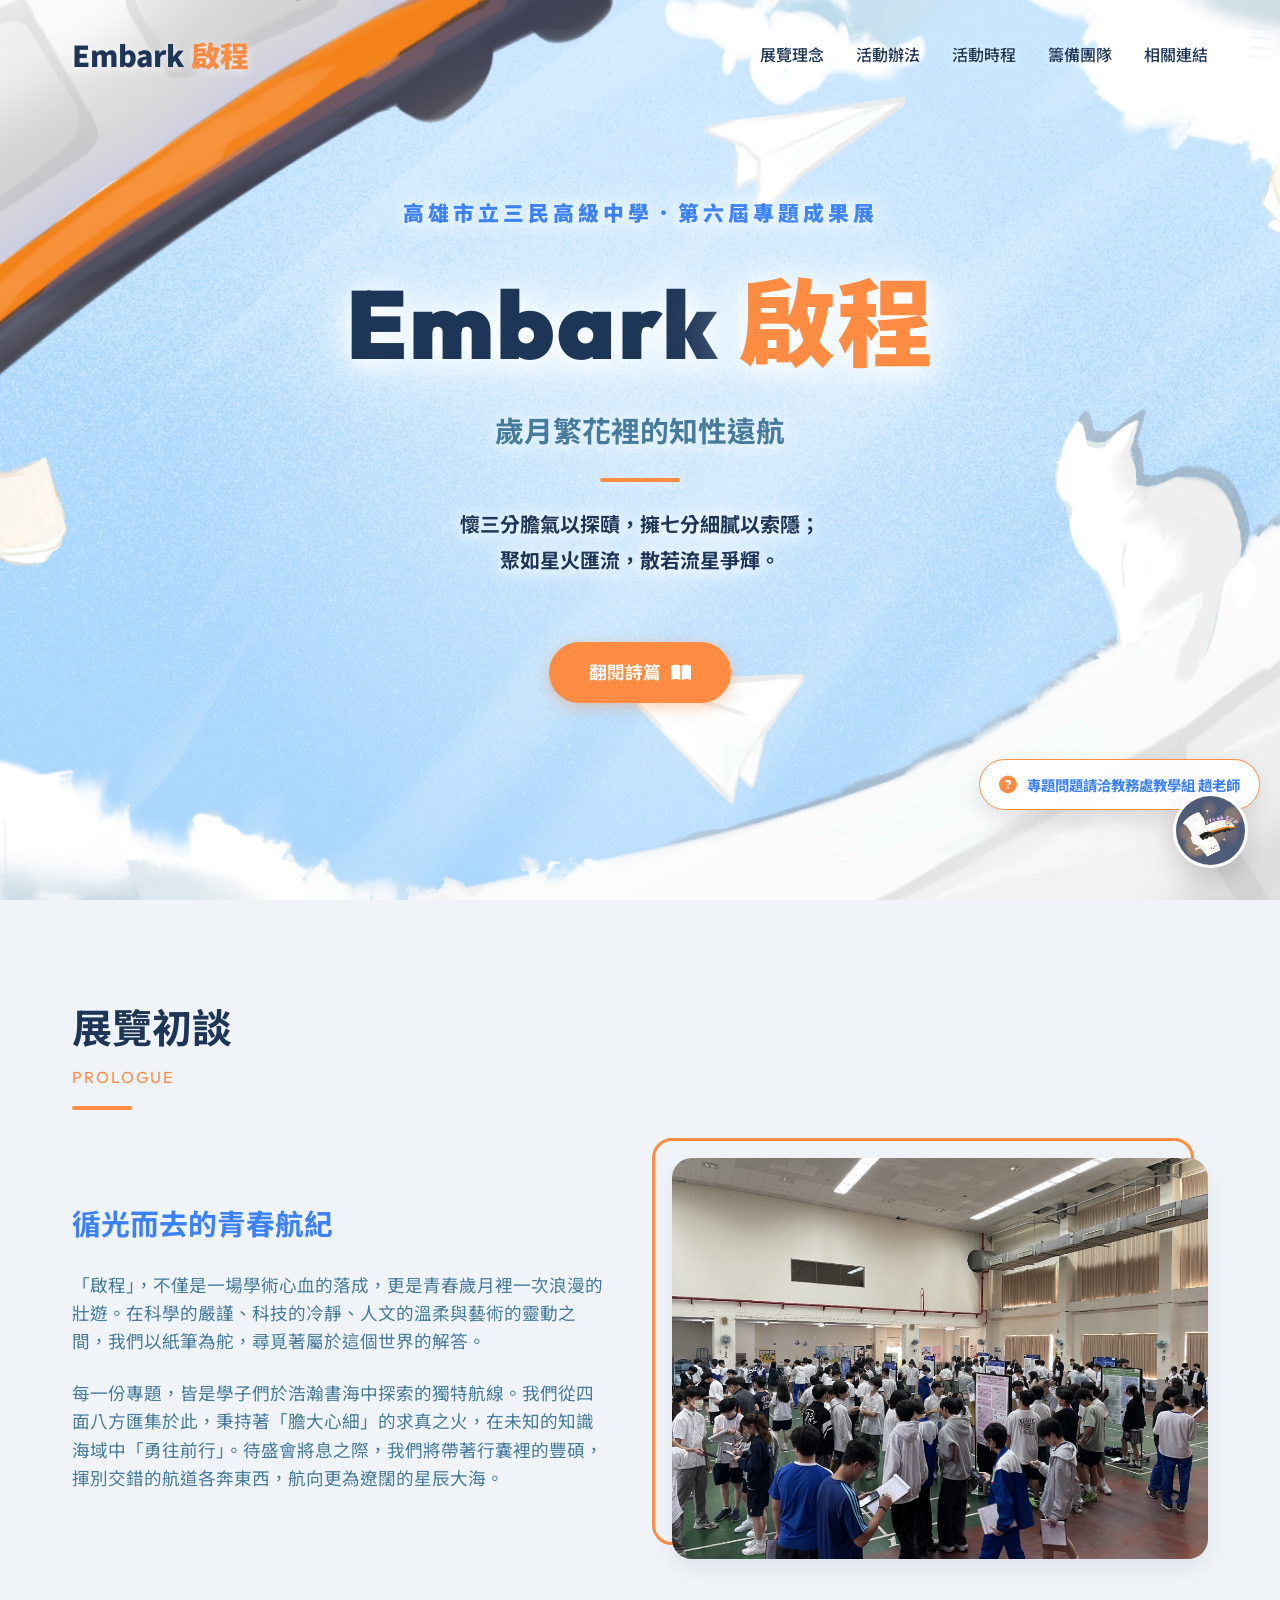
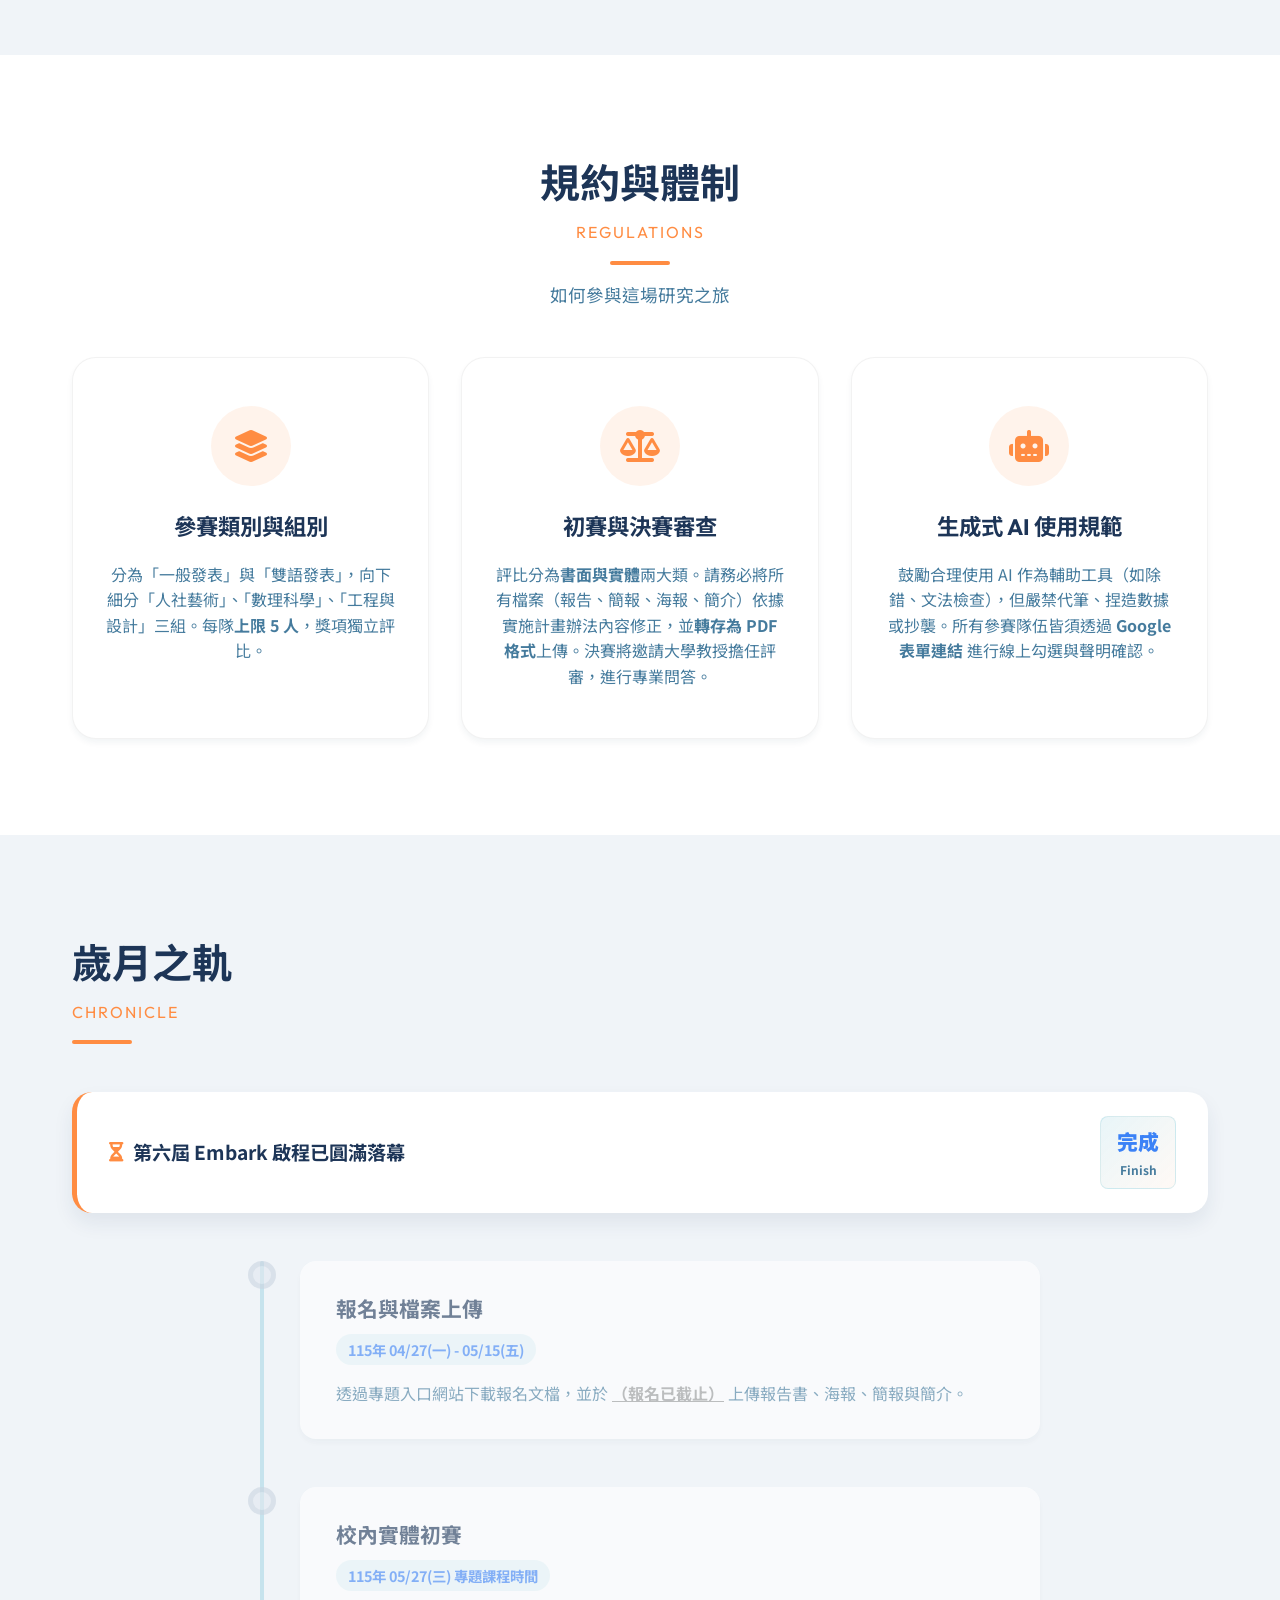
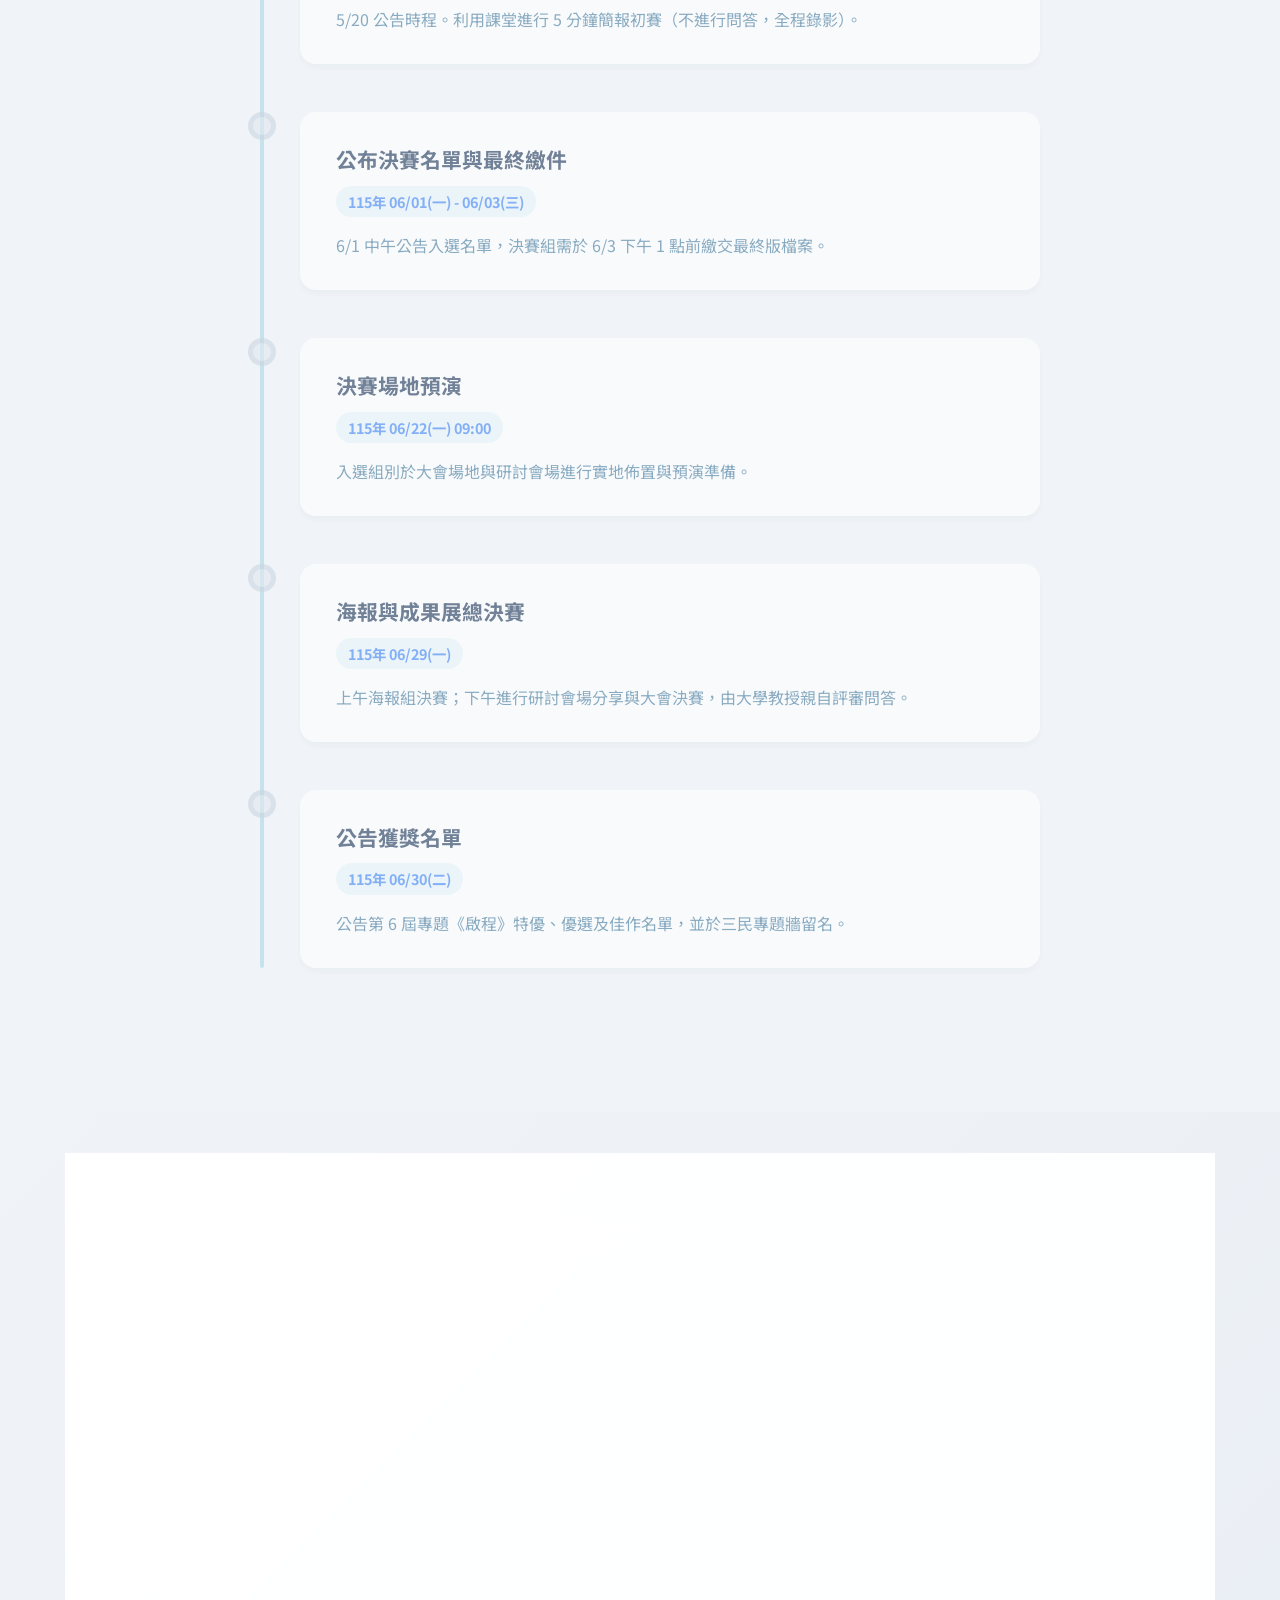
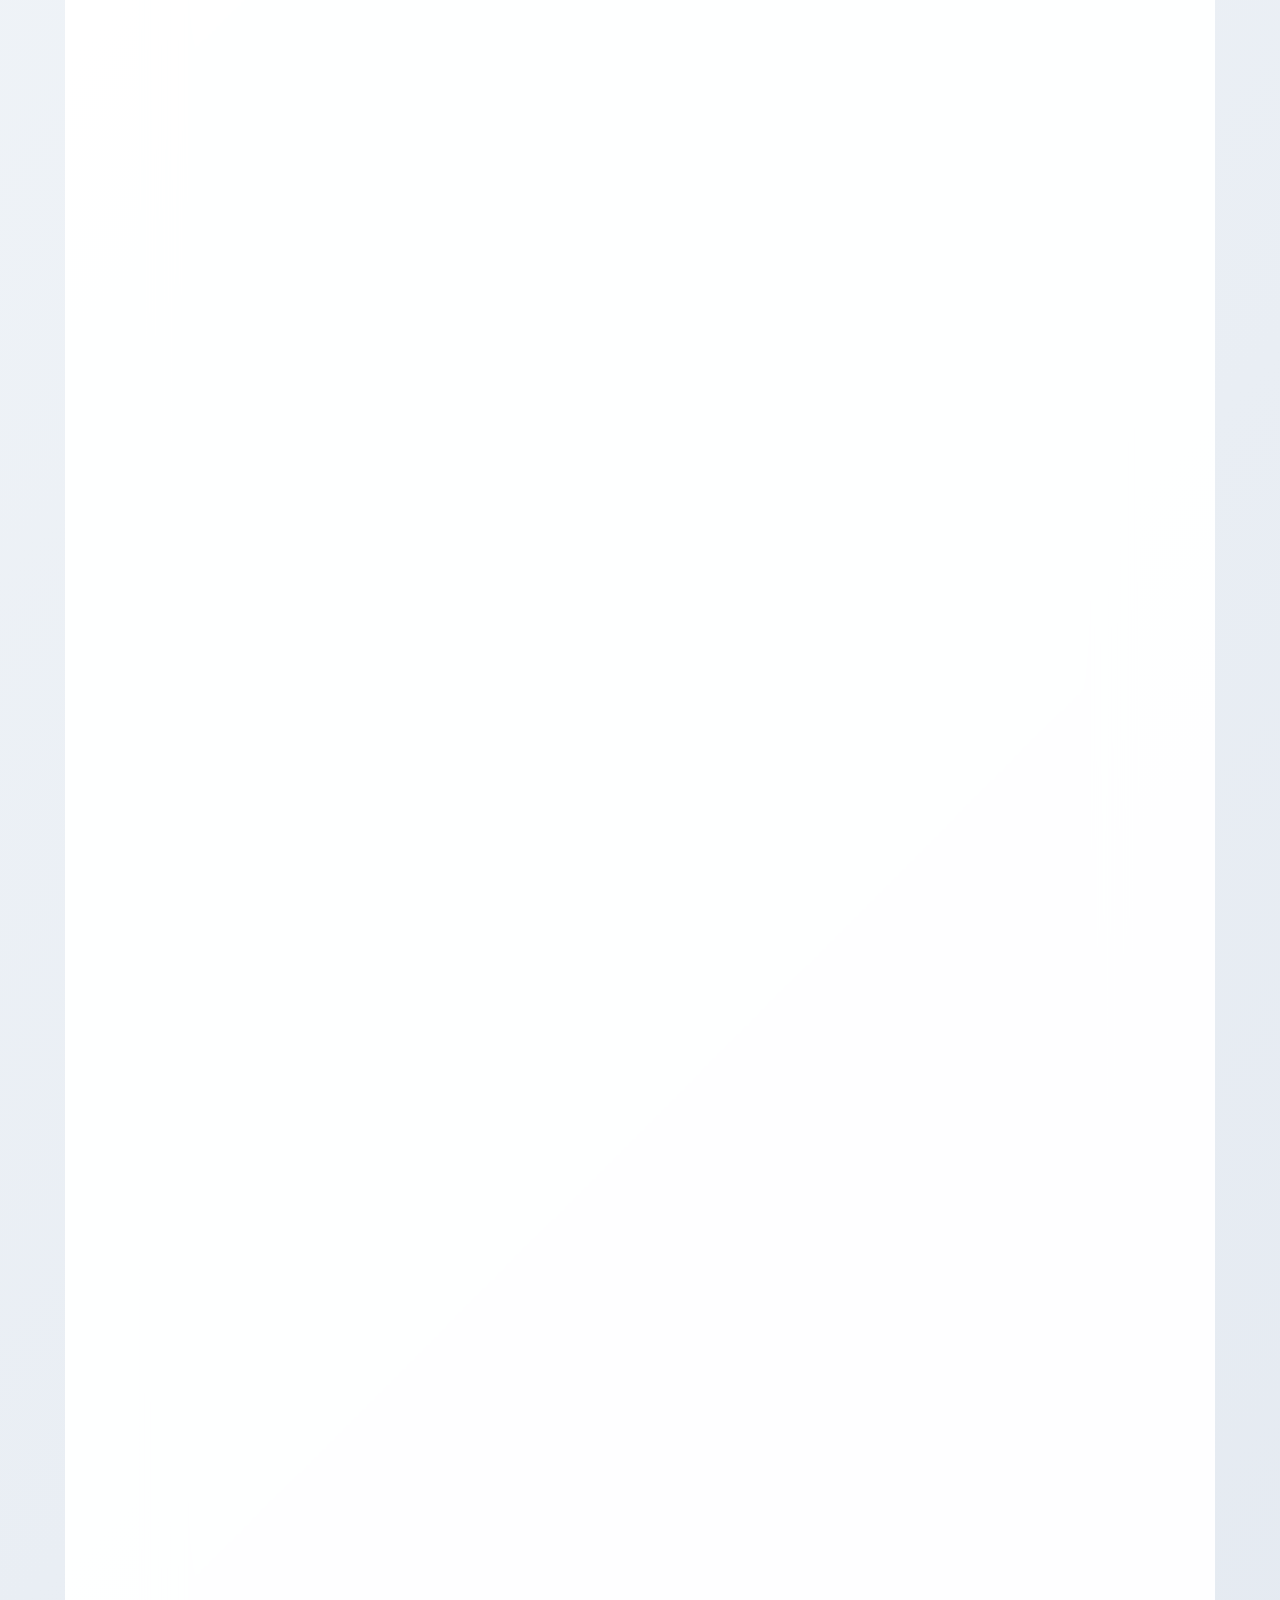
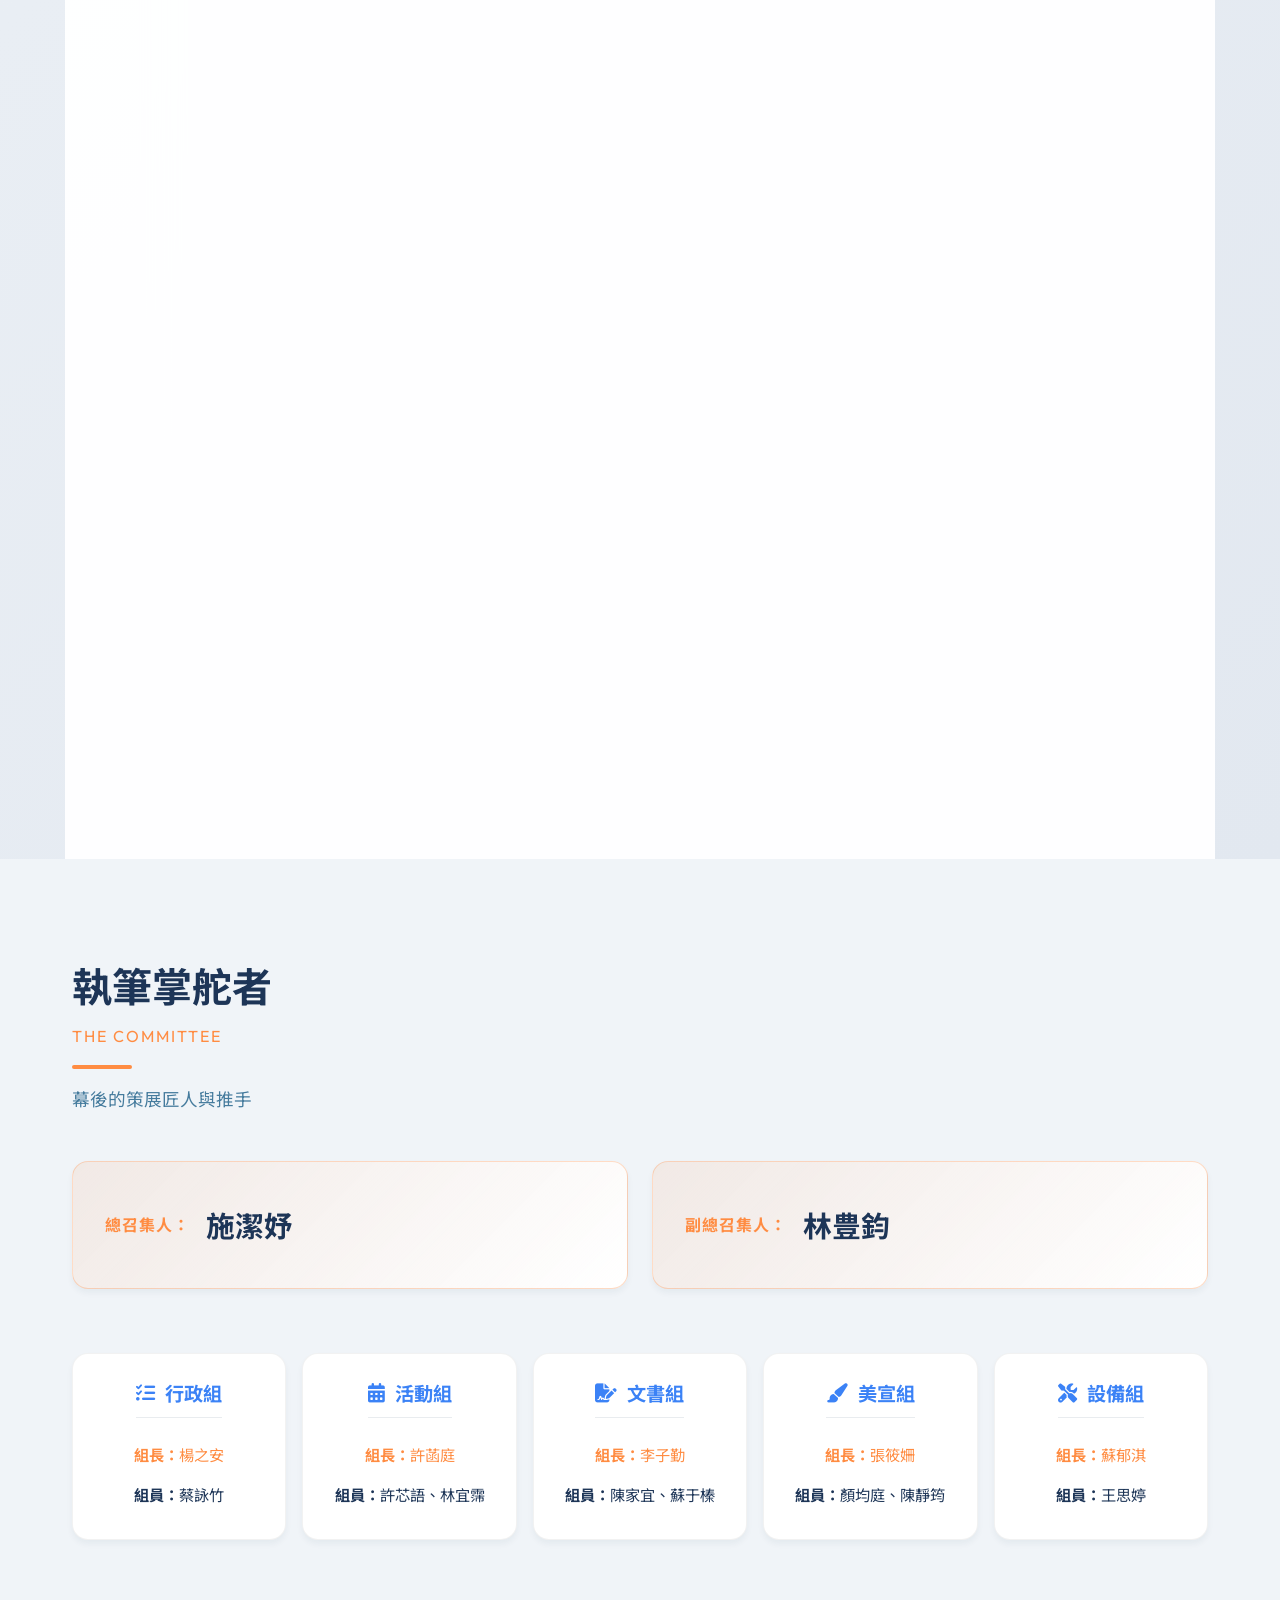
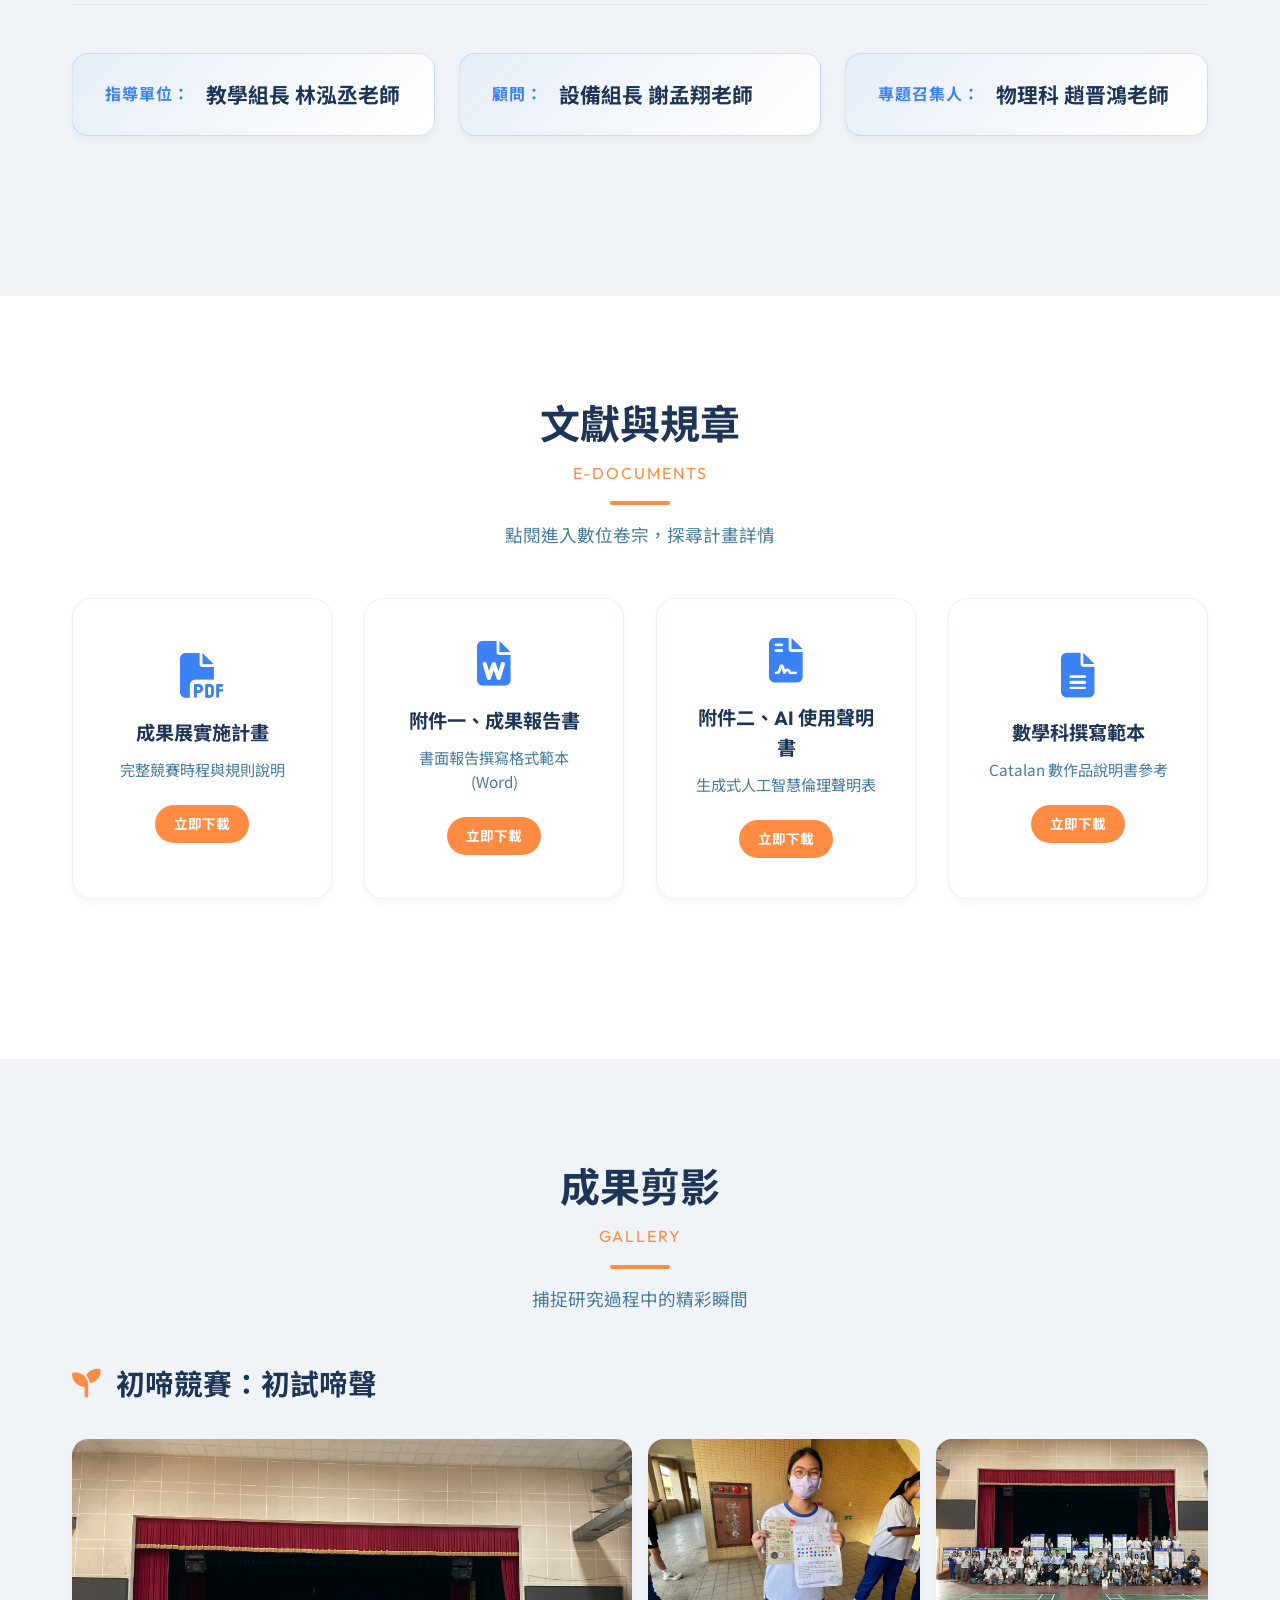
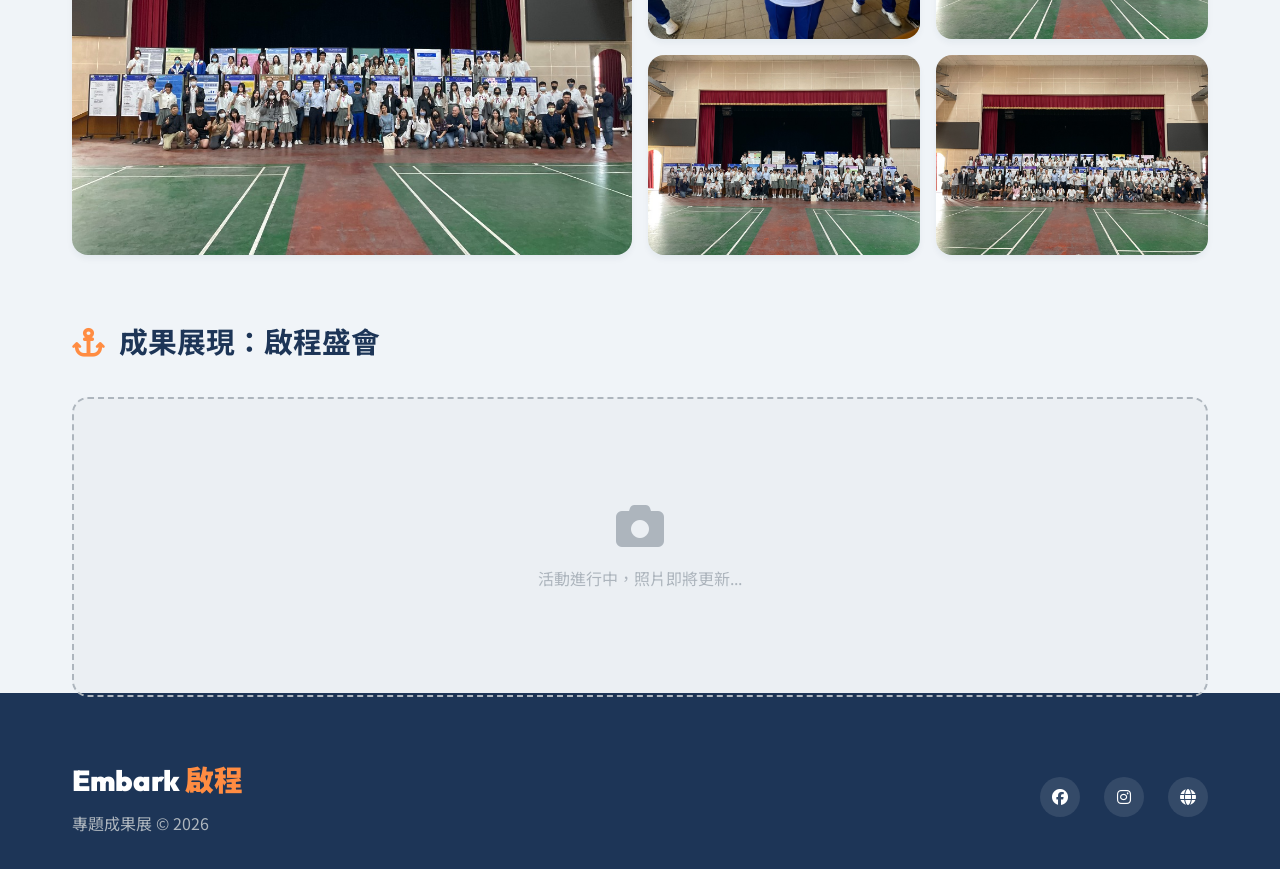
==== commit 7afda7fe: "feat: add correction announcement section" ====
--- a/index.html
+++ b/index.html
@@ -164,6 +164,73 @@
                         <span class="time">115年 06/30(二)</span>
                         <p>公告第 6 屆專題《啟程》特優、優選及佳作名單，並於三民專題牆留名。</p>
                     </div>
+                </div>
+            </div>
+        </div>
+    </section>
+
+    <!-- Correction Announcement Section -->
+    <section id="correction-announcement" class="section alt-bg">
+        <div class="container fade-in">
+            <div class="announcement-card">
+                <div class="announcement-header">
+                    <i class="fas fa-exclamation-circle"></i>
+                    <h2>重要補件與修正公告 <span>Correction Notice</span></h2>
+                    <div class="header-line center-line"></div>
+                </div>
+                
+                <div class="announcement-content">
+                    <div class="status-table-container">
+                        <img src="images/correction_status.png" alt="檔案繳交狀態表" class="status-table-img">
+                        <p class="img-caption"><i class="fas fa-info-circle"></i> 請核對下方表格，凡標註「紅字」之組別請務必配合修正</p>
+                    </div>
+                    
+                    <div class="instruction-list">
+                        <div class="instruction-item">
+                            <span class="num">1</span>
+                            <div class="ins-text">
+                                <strong>紅字組別修正</strong>
+                                <p>請清查上方表格，凡標註「紅字」之組別，務必於 <strong>5/18 (週一) 23:59 前</strong> 完成檔案修正並重新上傳。</p>
+                            </div>
+                        </div>
+                        <div class="instruction-item">
+                            <span class="num">2</span>
+                            <div class="ins-text">
+                                <strong>逾期補傳作業</strong>
+                                <p>原先未能及時完成報名上傳的同學，請把握最後補件機會，同步於 <strong>週一截止前</strong> 完成上傳。</p>
+                            </div>
+                        </div>
+                        <div class="instruction-item">
+                            <span class="num">3</span>
+                            <div class="ins-text">
+                                <strong>版面格式優化</strong>
+                                <p>部分組別雖內容正確，但版面（Layout）有明顯瑕疵。PDF 格式雖能避免跑版，但原始排版若不佳仍會影響閱讀與評審感官。如有修正需求，請於截止前重新上傳。</p>
+                            </div>
+                        </div>
+                        <div class="instruction-item">
+                            <span class="num">4</span>
+                            <div class="ins-text">
+                                <strong>簡介撰寫重點（決賽手冊用）</strong>
+                                <p>「簡介」是手冊精華，並非將全部內容縮小塞入。A5 尺寸有限，字體過小將難以辨識。務必確保為<strong>單面</strong>、<strong>上方標註作品名稱與作者</strong>，且<strong>下方包含正式致謝</strong>（致謝應針對一整年專題中提供協助的所有人事物表達感激，而非僅寫「謝謝收看」）。</p>
+                            </div>
+                        </div>
+                        <div class="instruction-item">
+                            <span class="num">5</span>
+                            <div class="ins-text">
+                                <strong>檔案命名規範</strong>
+                                <p>請務必將檔名依據官方規範編輯完成後再行上傳，確保行政作業流暢。</p>
+                            </div>
+                        </div>
+                    </div>
+                </div>
+                
+                <div class="announcement-footer">
+                    <div class="time-range">
+                        <i class="fas fa-calendar-alt"></i> 補件時段：<strong>5/16 23:00 至 5/18 23:59</strong>
+                    </div>
+                    <a href="https://forms.gle/xNqa3r9FWBVZqSvR7" target="_blank" class="btn primary-btn pulse-anim">
+                        立即前往補件表單 <i class="fas fa-external-link-alt"></i>
+                    </a>
                 </div>
             </div>
         </div>
--- a/css/style.css
+++ b/css/style.css
@@ -1136,3 +1136,203 @@
     }
 }
 
+/* Correction Announcement Section */
+#correction-announcement {
+    background: linear-gradient(135deg, #F0F4F8 0%, #E2E8F0 100%);
+    position: relative;
+    overflow: hidden;
+}
+
+#correction-announcement::before {
+    content: '';
+    position: absolute;
+    top: -10%;
+    right: -5%;
+    width: 300px;
+    height: 300px;
+    background: radial-gradient(circle, rgba(255, 140, 66, 0.1) 0%, transparent 70%);
+    border-radius: 50%;
+}
+
+.announcement-card {
+    background: rgba(255, 255, 255, 0.95);
+    backdrop-filter: blur(20px);
+    border-radius: 30px;
+    padding: 4rem 3rem;
+    box-shadow: 0 20px 50px rgba(29, 53, 87, 0.1);
+    border: 1px solid rgba(255, 255, 255, 0.5);
+    max-width: 1000px;
+    margin: 0 auto;
+    position: relative;
+    z-index: 2;
+}
+
+.announcement-header {
+    text-align: center;
+    margin-bottom: 3.5rem;
+}
+
+.announcement-header i {
+    font-size: 3.5rem;
+    color: #e63946;
+    margin-bottom: 1.5rem;
+    display: block;
+    filter: drop-shadow(0 4px 10px rgba(230, 57, 70, 0.2));
+}
+
+.announcement-header h2 {
+    font-size: 2.5rem;
+    color: var(--text-main);
+}
+
+.status-table-container {
+    margin-bottom: 4rem;
+    text-align: center;
+    background: rgba(255, 255, 255, 0.5);
+    padding: 1.5rem;
+    border-radius: 20px;
+    border: 1px solid rgba(0,0,0,0.05);
+}
+
+.status-table-img {
+    width: 100%;
+    max-width: 850px;
+    border-radius: 12px;
+    box-shadow: 0 10px 30px rgba(0,0,0,0.1);
+    border: 1px solid #fff;
+    cursor: pointer;
+    transition: var(--transition);
+}
+
+.status-table-img:hover {
+    transform: scale(1.01);
+    box-shadow: 0 15px 40px rgba(0,0,0,0.15);
+}
+
+.img-caption {
+    font-size: 1rem;
+    color: #e63946;
+    margin-top: 1.2rem;
+    font-weight: 700;
+    display: flex;
+    align-items: center;
+    justify-content: center;
+    gap: 8px;
+}
+
+.instruction-list {
+    display: flex;
+    flex-direction: column;
+    gap: 2rem;
+    margin-bottom: 4rem;
+}
+
+.instruction-item {
+    display: flex;
+    gap: 2rem;
+    align-items: flex-start;
+    padding: 1.5rem;
+    border-radius: 20px;
+    transition: var(--transition);
+    background: rgba(255,255,255,0.4);
+    border: 1px solid transparent;
+}
+
+.instruction-item:hover {
+    background: #fff;
+    transform: translateX(10px);
+    box-shadow: var(--shadow-md);
+    border-color: rgba(255, 140, 66, 0.2);
+}
+
+.instruction-item .num {
+    background: linear-gradient(135deg, var(--primary-color), var(--primary-hover));
+    color: #fff;
+    width: 40px;
+    height: 40px;
+    border-radius: 50%;
+    display: flex;
+    align-items: center;
+    justify-content: center;
+    flex-shrink: 0;
+    font-weight: 900;
+    font-size: 1.2rem;
+    box-shadow: 0 4px 10px rgba(255, 140, 66, 0.3);
+}
+
+.ins-text strong {
+    font-size: 1.2rem;
+    color: var(--text-main);
+    display: block;
+    margin-bottom: 0.5rem;
+}
+
+.ins-text p {
+    color: var(--text-light);
+    line-height: 1.8;
+    margin: 0;
+    font-size: 1.05rem;
+}
+
+.announcement-footer {
+    display: flex;
+    flex-direction: column;
+    align-items: center;
+    gap: 2rem;
+    padding-top: 3rem;
+    border-top: 2px solid rgba(0,0,0,0.03);
+}
+
+.time-range {
+    font-size: 1.2rem;
+    color: var(--text-main);
+    display: flex;
+    align-items: center;
+    gap: 12px;
+    background: rgba(230, 57, 70, 0.05);
+    padding: 0.8rem 2rem;
+    border-radius: 50px;
+    border: 1px solid rgba(230, 57, 70, 0.1);
+}
+
+.time-range i {
+    color: #e63946;
+}
+
+.time-range strong {
+    color: #e63946;
+    font-weight: 900;
+}
+
+.pulse-anim {
+    animation: pulse-button 2s infinite;
+    font-size: 1.2rem !important;
+    padding: 1.2rem 3.5rem !important;
+}
+
+@keyframes pulse-button {
+    0% { box-shadow: 0 0 0 0 rgba(255, 140, 66, 0.4); transform: scale(1); }
+    50% { transform: scale(1.05); }
+    70% { box-shadow: 0 0 0 20px rgba(255, 140, 66, 0); }
+    100% { box-shadow: 0 0 0 0 rgba(255, 140, 66, 0); transform: scale(1); }
+}
+
+@media (max-width: 768px) {
+    .announcement-card {
+        padding: 2.5rem 1.5rem;
+    }
+    .announcement-header h2 {
+        font-size: 1.8rem;
+    }
+    .instruction-item {
+        gap: 1rem;
+        padding: 1rem;
+    }
+    .instruction-item:hover {
+        transform: none;
+    }
+    .time-range {
+        font-size: 1rem;
+        padding: 0.6rem 1.2rem;
+    }
+}
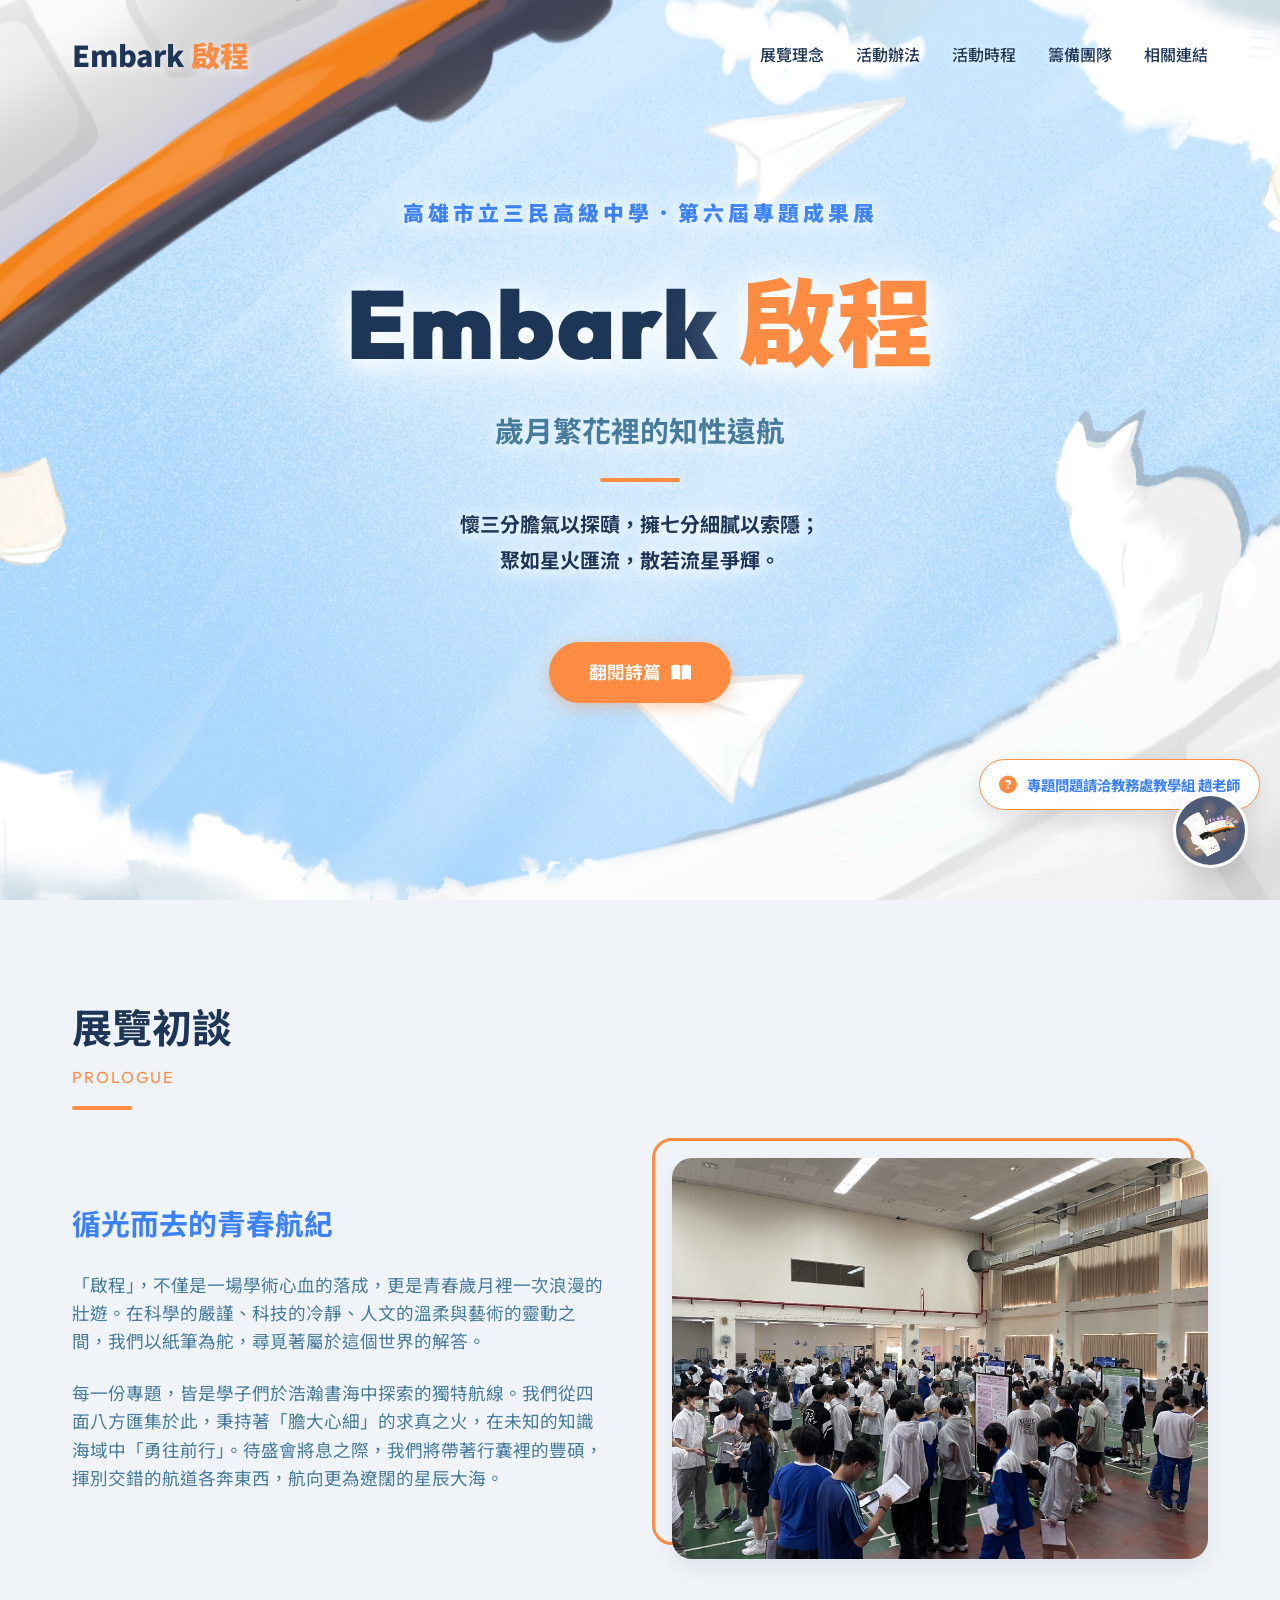
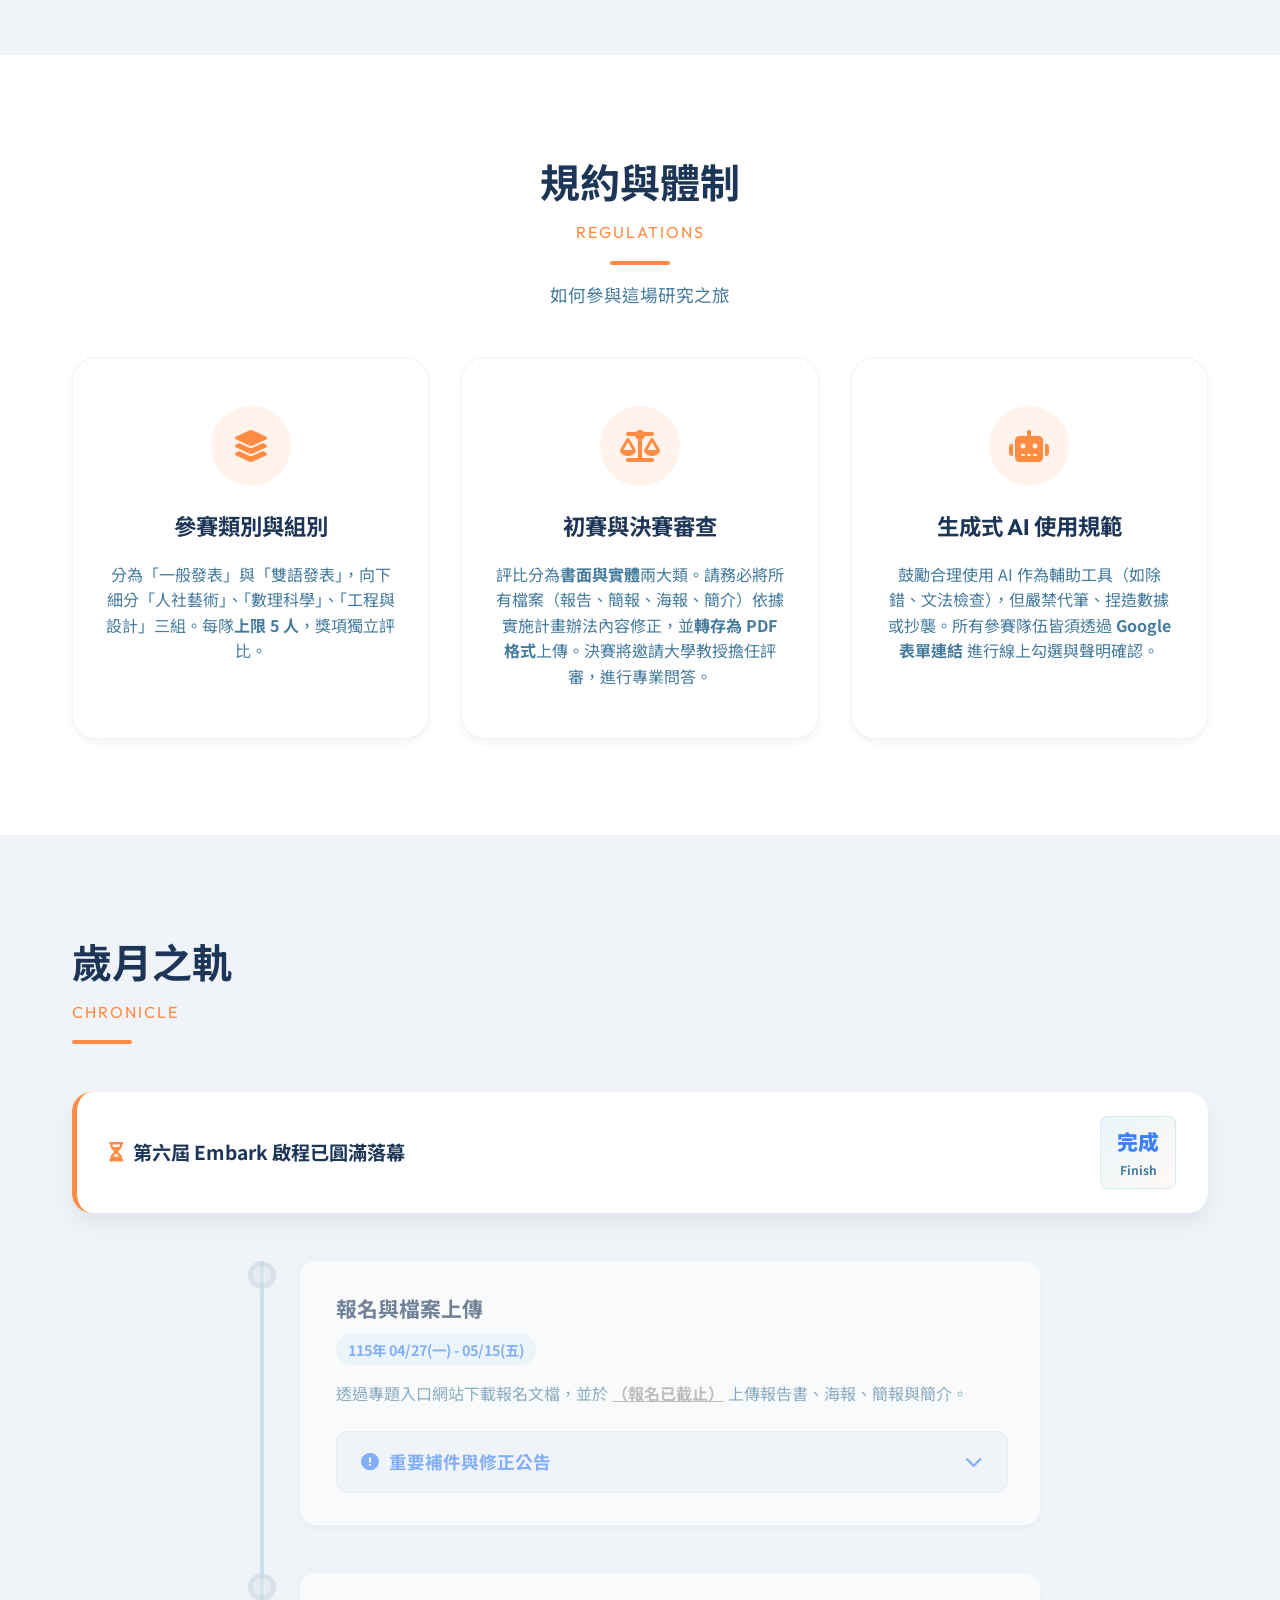
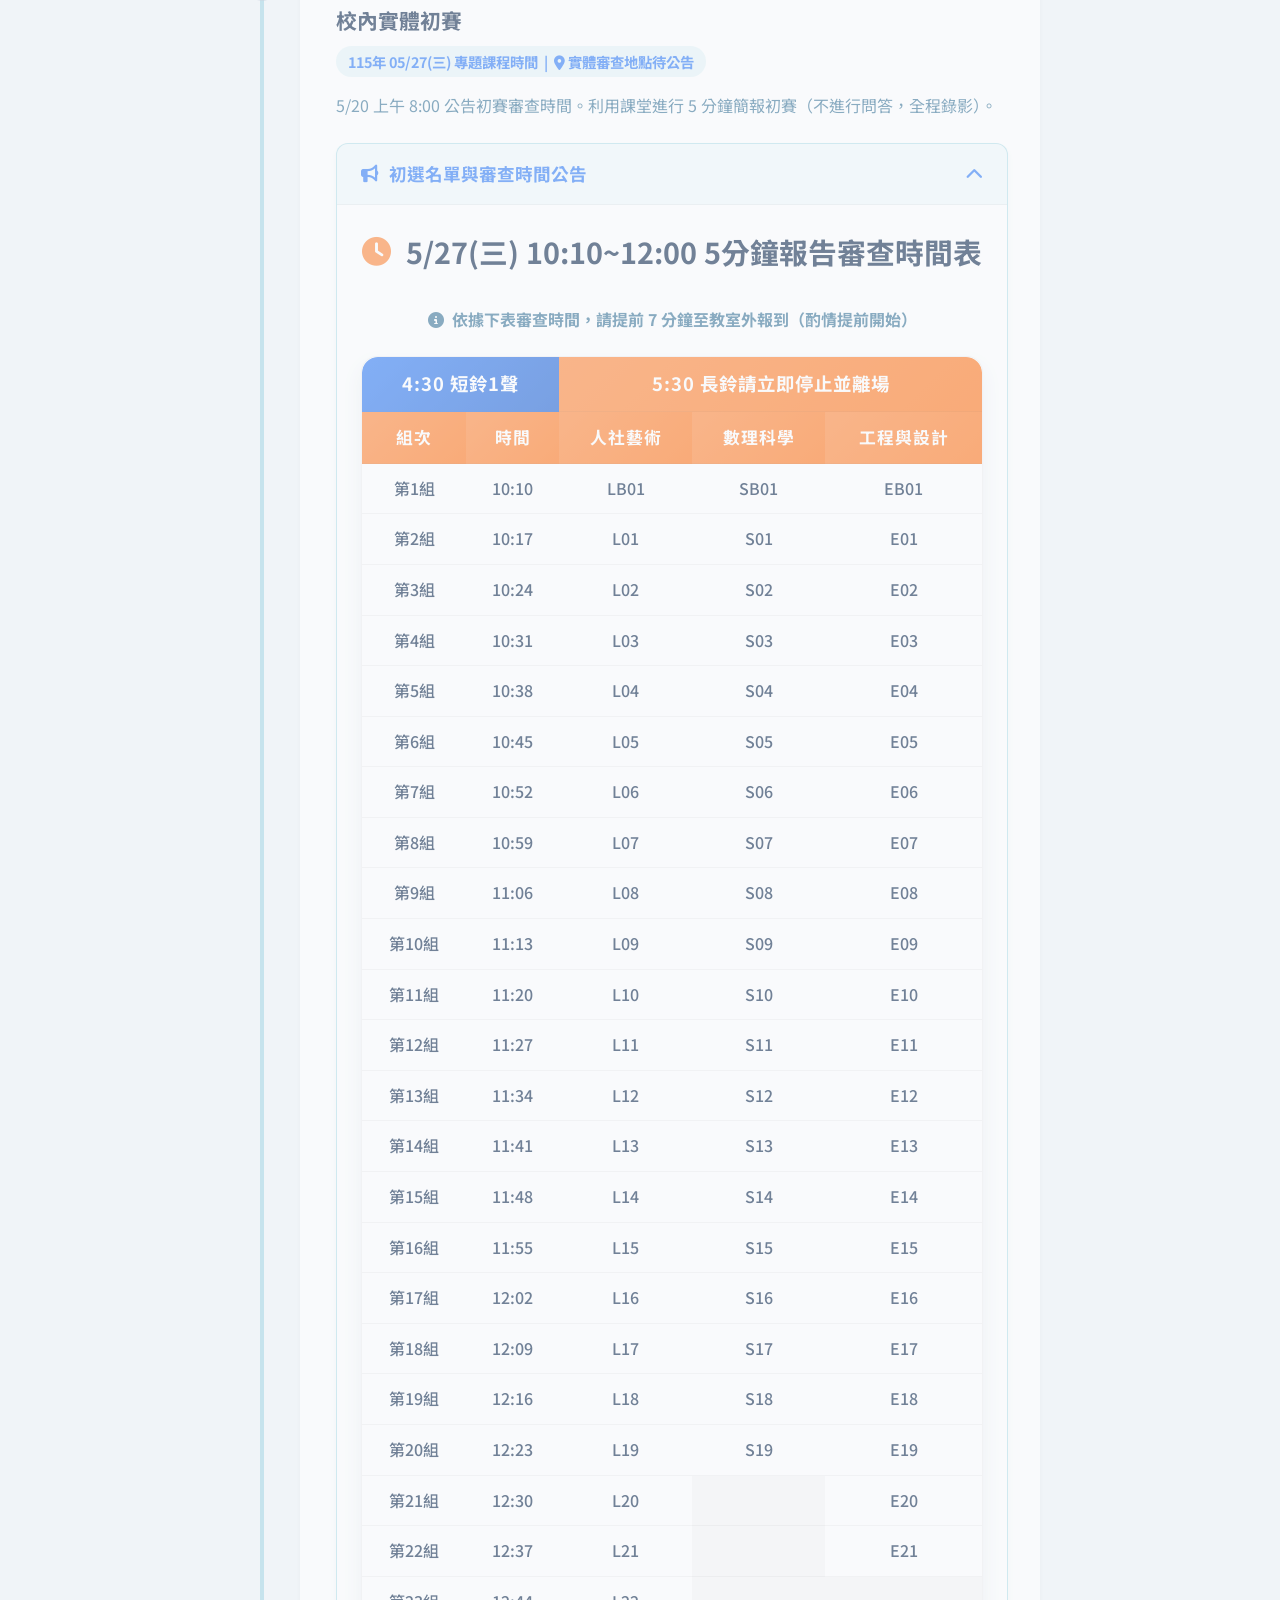
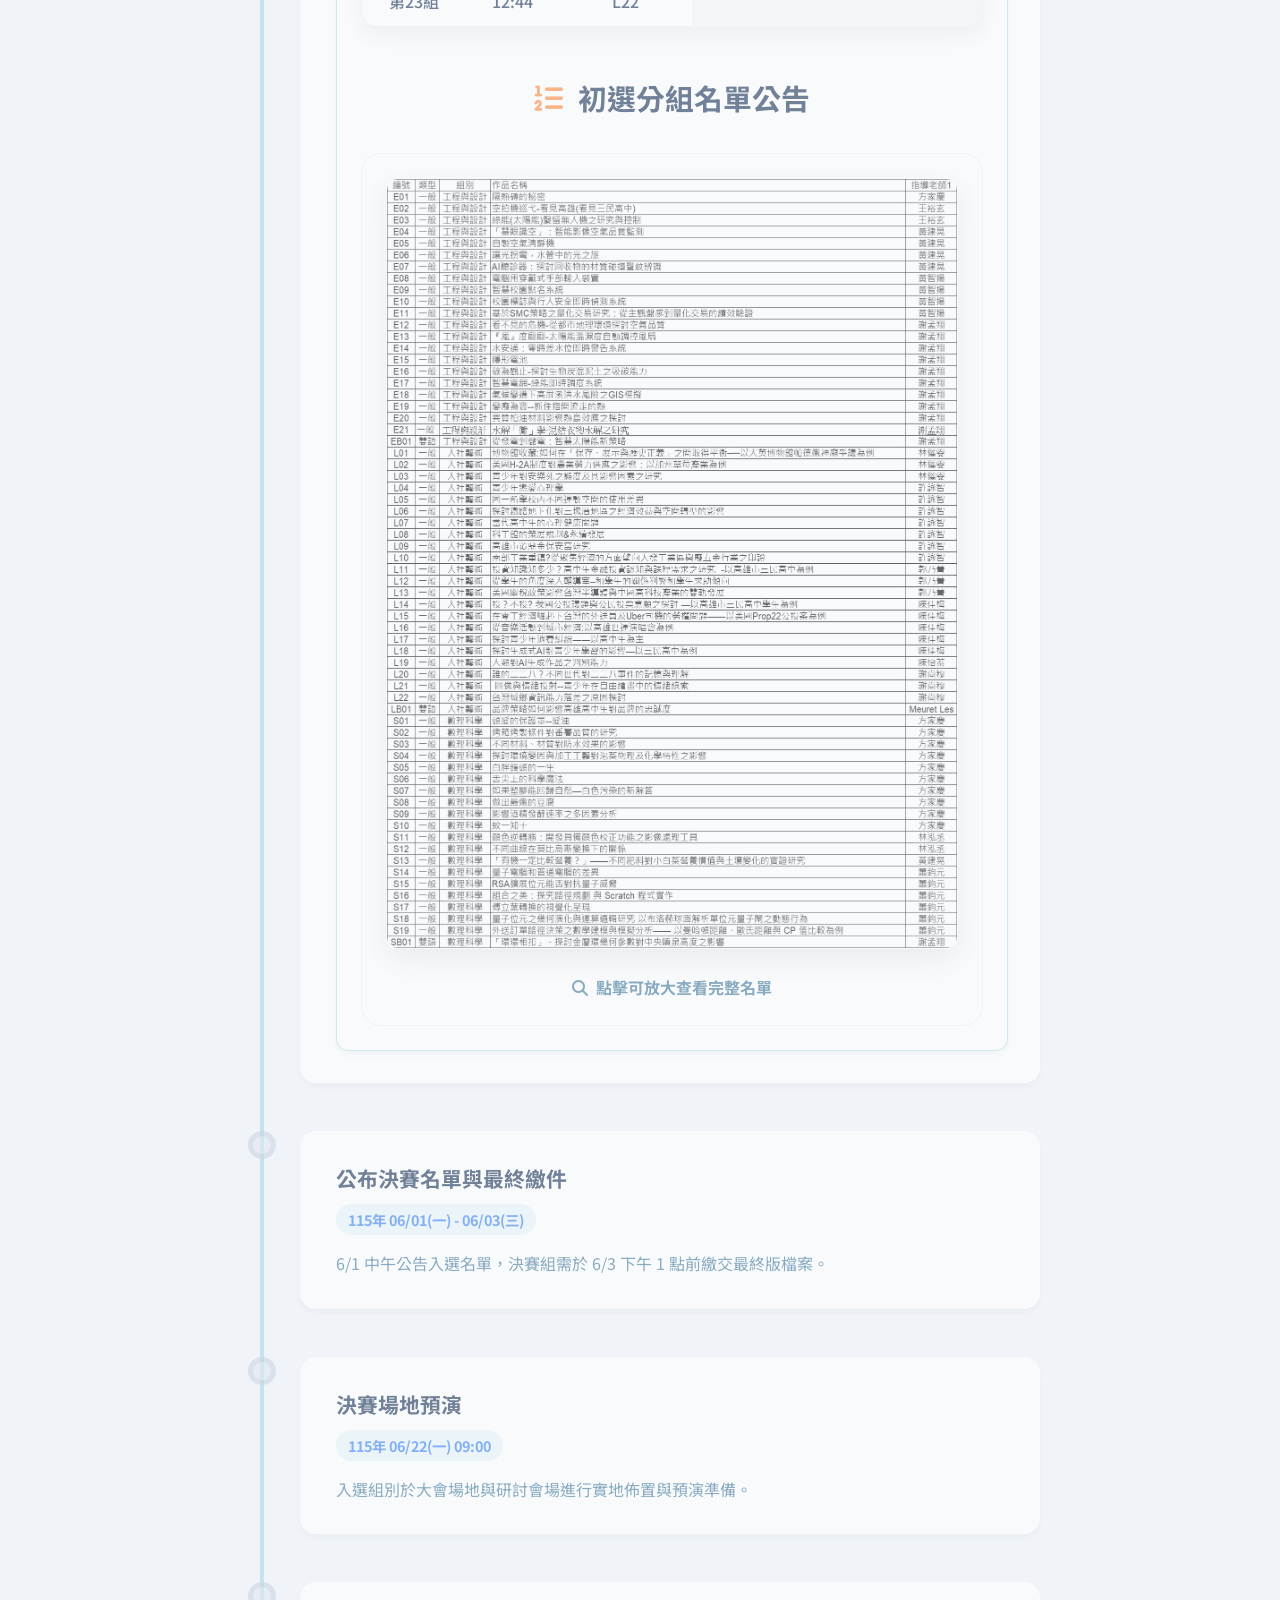
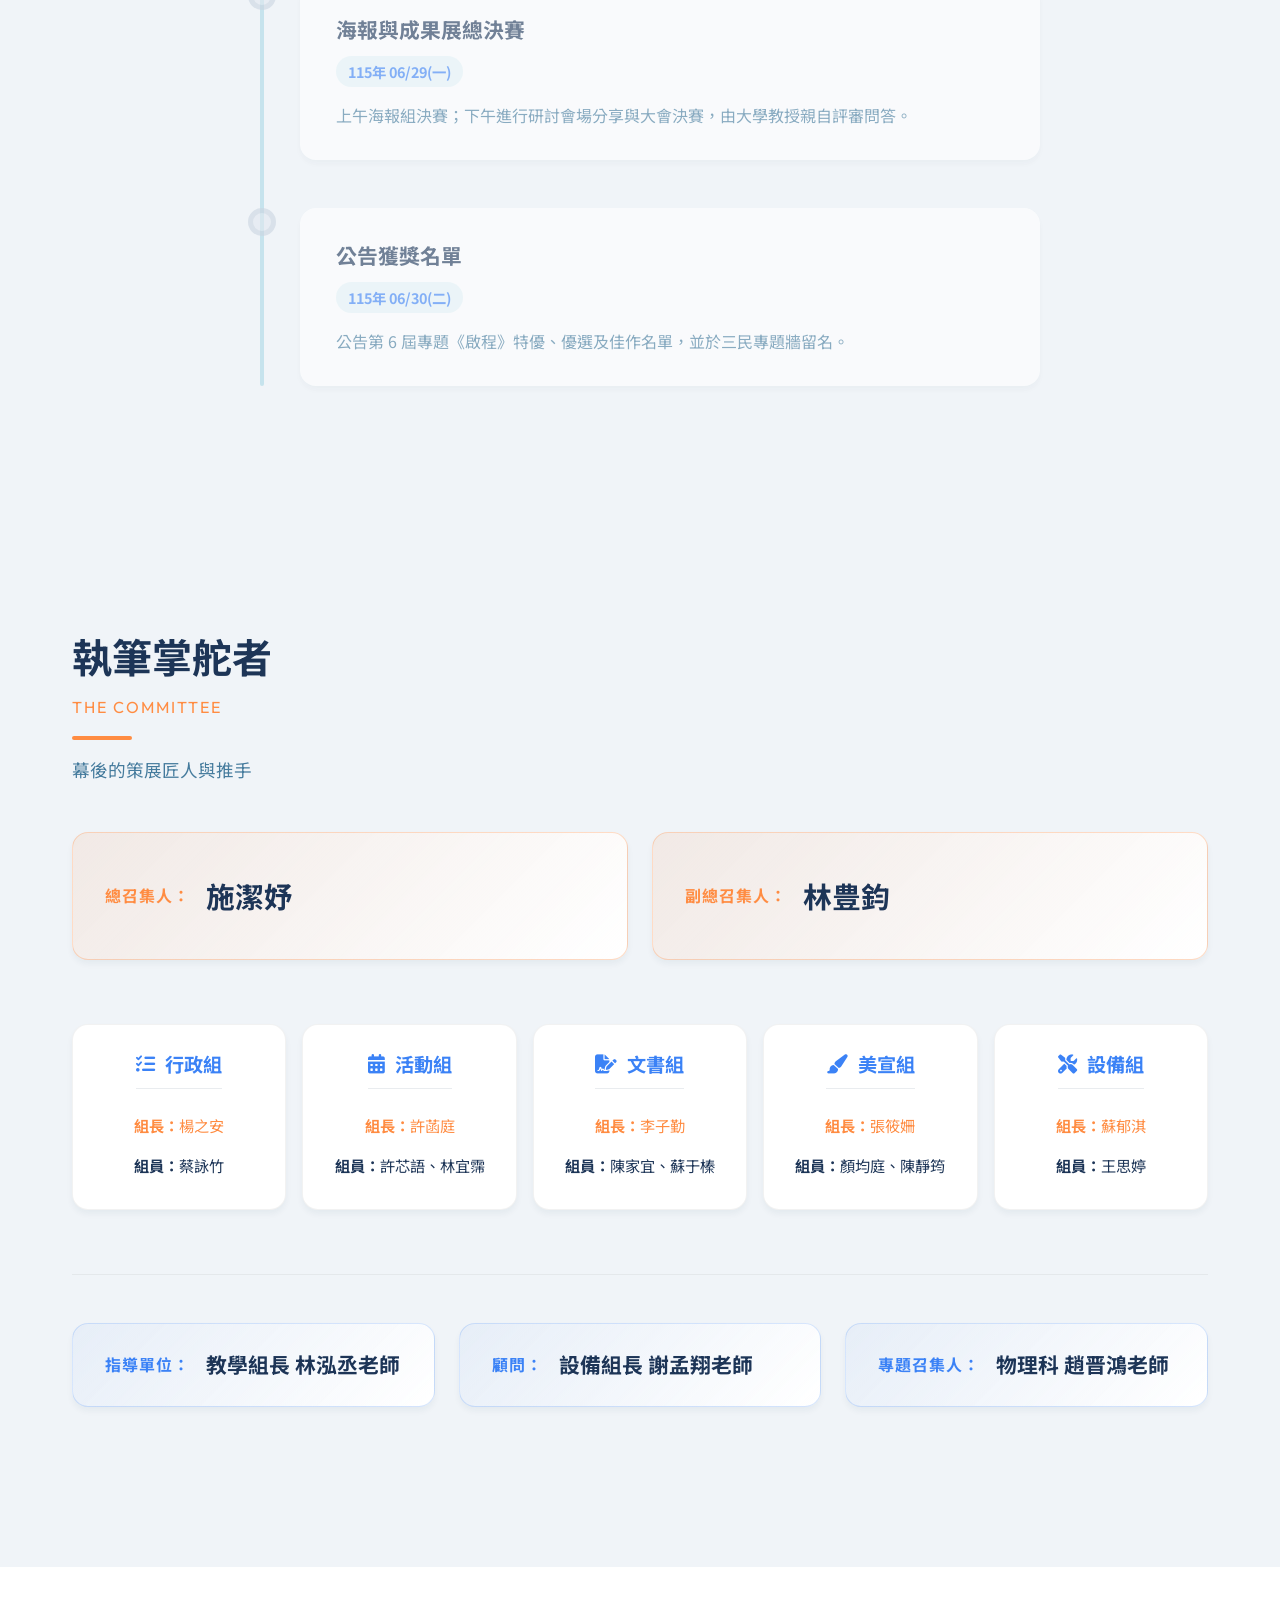
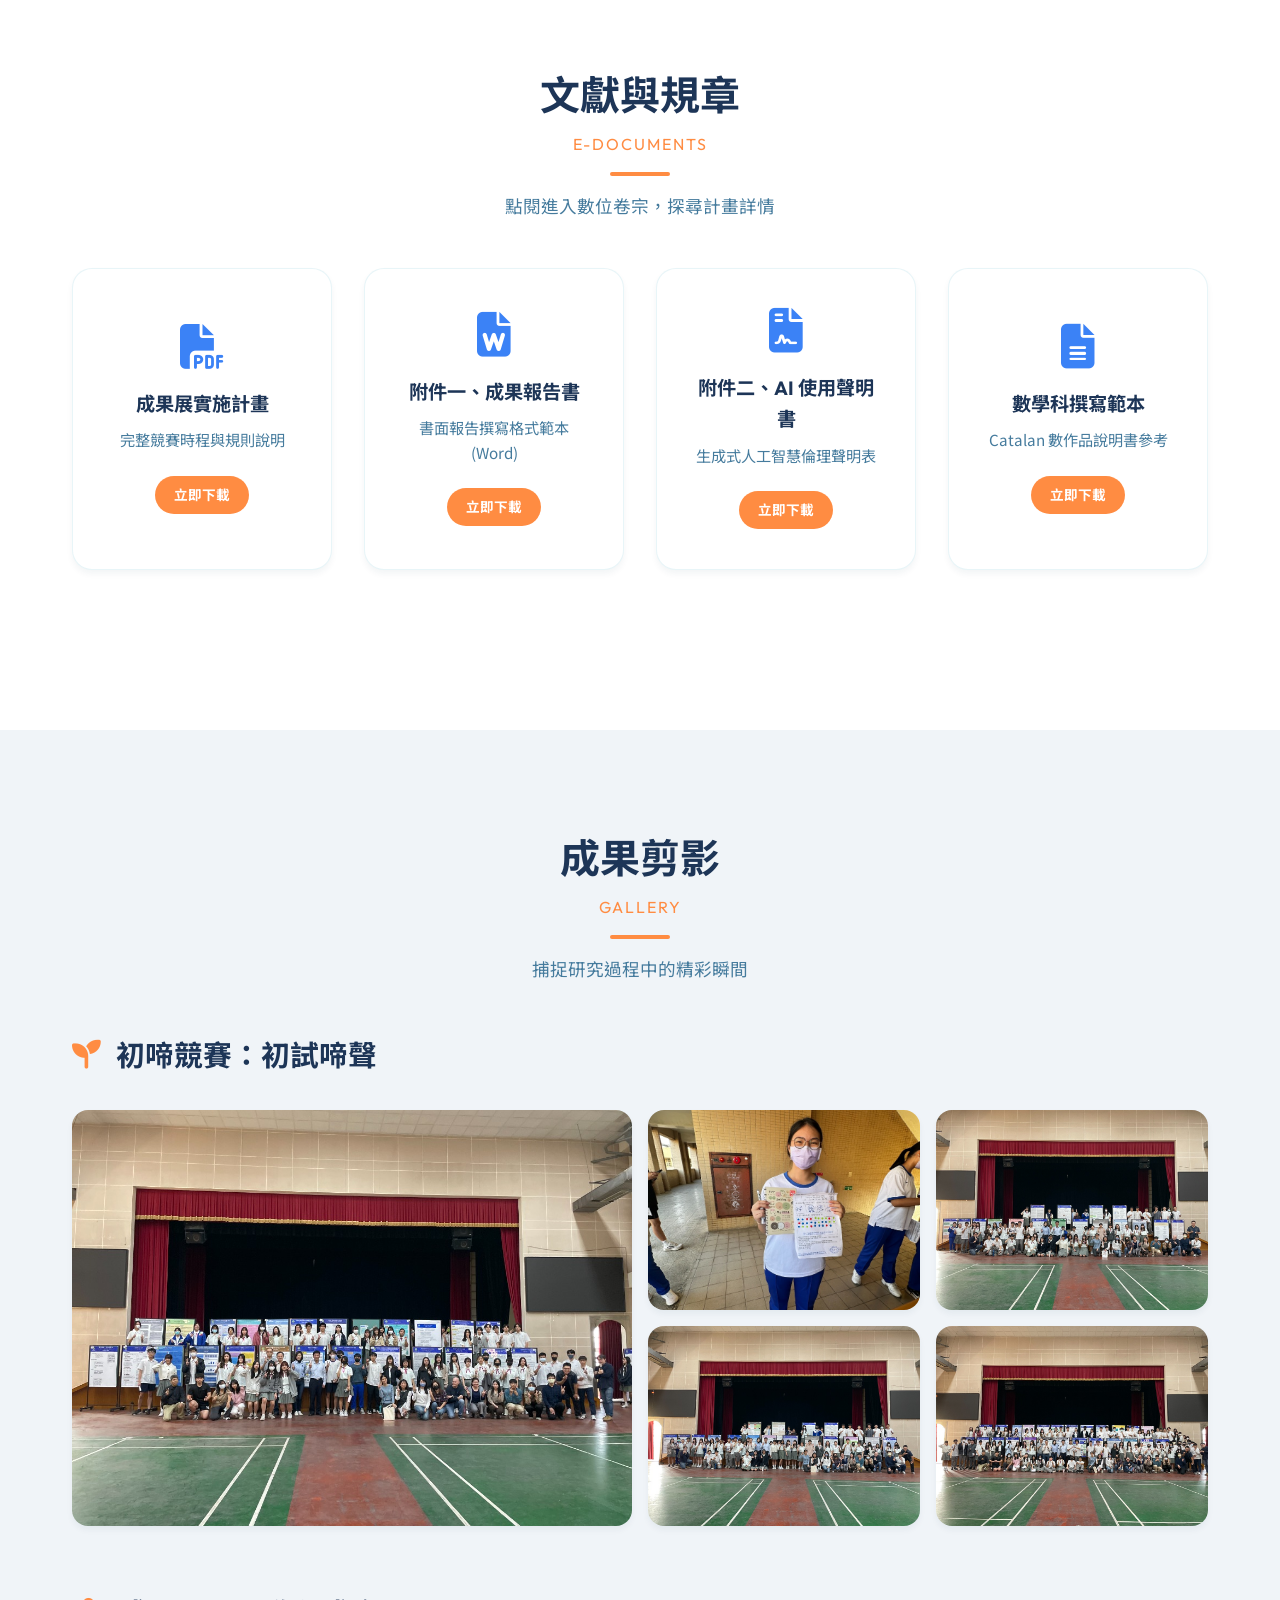
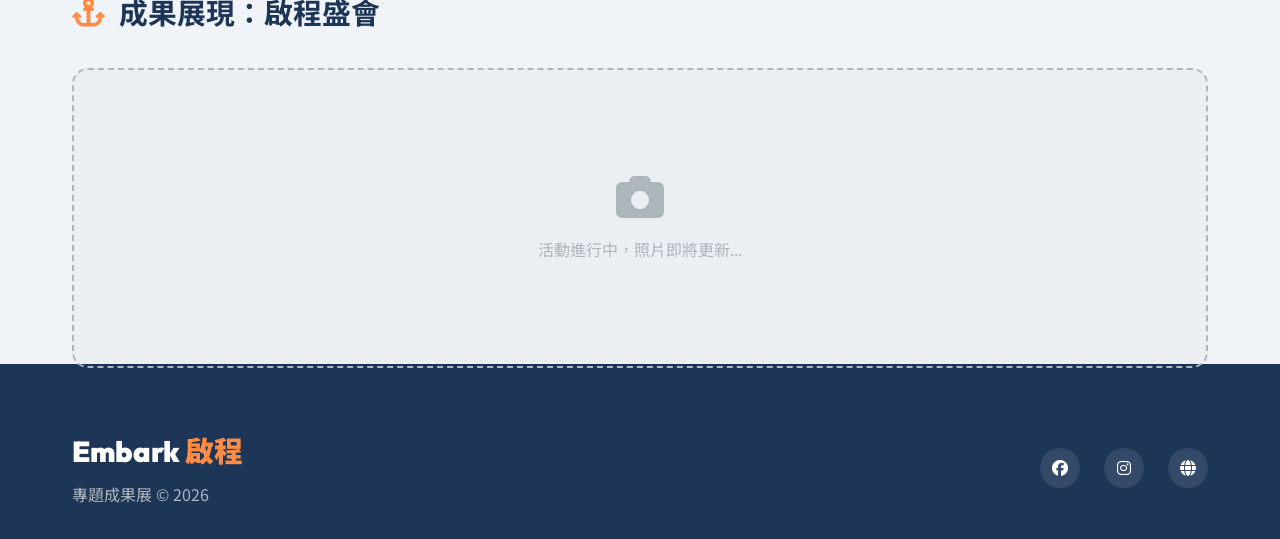
==== commit 265d8d42: "refactor: update review announcement timing and separate location status" ====
--- a/index.html
+++ b/index.html
@@ -123,14 +123,127 @@
                         <h4>報名與檔案上傳</h4>
                         <span class="time">115年 04/27(一) - 05/15(五)</span>
                         <p>透過專題入口網站下載報名文檔，並於 <a href="https://forms.gle/8AsT85VvfUCtvggL9" target="_blank" id="register-link-schedule" style="color: var(--primary-color); font-weight: bold; text-decoration: underline;">Google 報名表單</a> 上傳報告書、海報、簡報與簡介。</p>
+                        
+                        <details class="timeline-details">
+                            <summary><i class="fas fa-exclamation-circle"></i> 重要補件與修正公告</summary>
+                            <div class="details-content">
+                                <div class="status-table-container">
+                                    <img src="images/correction_status.png" alt="檔案繳交狀態表" class="status-table-img">
+                                    <p class="img-caption"><i class="fas fa-info-circle"></i> 請核對下方表格，凡標註「紅字」之組別請務必配合修正</p>
+                                </div>
+                                
+                                <div class="instruction-list">
+                                    <div class="instruction-item">
+                                        <span class="num">1</span>
+                                        <div class="ins-text">
+                                            <strong>紅字組別修正</strong>
+                                            <p>請清查上方表格，凡標註「紅字」之組別，務必於 <strong>5/18 (週一) 23:59 前</strong> 完成檔案修正並重新上傳。</p>
+                                        </div>
+                                    </div>
+                                    <div class="instruction-item">
+                                        <span class="num">2</span>
+                                        <div class="ins-text">
+                                            <strong>逾期補傳作業</strong>
+                                            <p>原先未能及時完成報名上傳的同學，請把握最後補件機會，同步於 <strong>週一截止前</strong> 完成上傳。</p>
+                                        </div>
+                                    </div>
+                                    <div class="instruction-item">
+                                        <span class="num">3</span>
+                                        <div class="ins-text">
+                                            <strong>版面格式優化</strong>
+                                            <p>部分組別雖內容正確，但版面（Layout）有明顯瑕疵。PDF 格式雖能避免跑版，但原始排版若不佳仍會影響閱讀與評審感官。如有修正需求，請於截止前重新上傳。</p>
+                                        </div>
+                                    </div>
+                                    <div class="instruction-item">
+                                        <span class="num">4</span>
+                                        <div class="ins-text">
+                                            <strong>簡介撰寫重點（決賽手冊用）</strong>
+                                            <p>「簡介」是手冊精華，並非將全部內容縮小塞入。A5 尺寸有限，字體過小將難以辨識。務必確保為<strong>單面</strong>、<strong>上方標註作品名稱與作者</strong>，且<strong>下方包含正式致謝</strong>（致謝應針對一整年專題中提供協助的所有人事物表達感激，而非僅寫「謝謝收看」）。</p>
+                                        </div>
+                                    </div>
+                                    <div class="instruction-item">
+                                        <span class="num">5</span>
+                                        <div class="ins-text">
+                                            <strong>檔案命名規範</strong>
+                                            <p>請務必將檔名依據官方規範編輯完成後再行上傳，確保行政作業流暢。</p>
+                                        </div>
+                                    </div>
+                                </div>
+                                
+                                <div class="announcement-footer" style="padding-top: 1rem;">
+                                    <div class="time-range">
+                                        <i class="fas fa-calendar-alt"></i> 補件時段：<strong>5/16 23:00 至 5/18 23:59</strong>
+                                    </div>
+                                    <a href="https://forms.gle/xNqa3r9FWBVZqSvR7" target="_blank" class="btn primary-btn pulse-anim">
+                                        立即前往補件表單 <i class="fas fa-external-link-alt"></i>
+                                    </a>
+                                </div>
+                            </div>
+                        </details>
                     </div>
                 </div>
                 <div class="timeline-item">
                     <div class="timeline-dot"></div>
                     <div class="timeline-content">
                         <h4>校內實體初賽</h4>
-                        <span class="time">115年 05/27(三) 專題課程時間</span>
-                        <p>5/20 公告時程。利用課堂進行 5 分鐘簡報初賽（不進行問答，全程錄影）。</p>
+                        <span class="time">115年 05/27(三) 專題課程時間 &nbsp;|&nbsp; <i class="fas fa-map-marker-alt" style="color: var(--secondary-color);"></i> 實體審查地點待公告</span>
+                        <p>5/20 上午 8:00 公告初賽審查時間。利用課堂進行 5 分鐘簡報初賽（不進行問答，全程錄影）。</p>
+
+                        <details class="timeline-details" open id="selection-details">
+                            <summary><i class="fas fa-bullhorn"></i> 初選名單與審查時間公告</summary>
+                            <div class="details-content">
+                                <div class="gallery-sub-title" style="justify-content: center;"><i class="fas fa-clock"></i> 5/27(三) 10:10~12:00 5分鐘報告審查時間表</div>
+                                <p class="img-caption" style="margin-bottom: 1.5rem; color: var(--text-light);"><i class="fas fa-info-circle"></i> 依據下表審查時間，請提前 7 分鐘至教室外報到（酌情提前開始）</p>
+                                <div class="review-table-container">
+                                    <table class="review-table">
+                                        <thead>
+                                            <tr>
+                                                <th colspan="2" style="background: linear-gradient(135deg, var(--secondary-color), #2A69D4);">4:30 短鈴1聲</th>
+                                                <th colspan="3">5:30 長鈴請立即停止並離場</th>
+                                            </tr>
+                                            <tr>
+                                                <th>組次</th>
+                                                <th>時間</th>
+                                                <th>人社藝術</th>
+                                                <th>數理科學</th>
+                                                <th>工程與設計</th>
+                                            </tr>
+                                        </thead>
+                                        <tbody>
+                                            <tr><td>第1組</td><td>10:10</td><td>LB01</td><td>SB01</td><td>EB01</td></tr>
+                                            <tr><td>第2組</td><td>10:17</td><td>L01</td><td>S01</td><td>E01</td></tr>
+                                            <tr><td>第3組</td><td>10:24</td><td>L02</td><td>S02</td><td>E02</td></tr>
+                                            <tr><td>第4組</td><td>10:31</td><td>L03</td><td>S03</td><td>E03</td></tr>
+                                            <tr><td>第5組</td><td>10:38</td><td>L04</td><td>S04</td><td>E04</td></tr>
+                                            <tr><td>第6組</td><td>10:45</td><td>L05</td><td>S05</td><td>E05</td></tr>
+                                            <tr><td>第7組</td><td>10:52</td><td>L06</td><td>S06</td><td>E06</td></tr>
+                                            <tr><td>第8組</td><td>10:59</td><td>L07</td><td>S07</td><td>E07</td></tr>
+                                            <tr><td>第9組</td><td>11:06</td><td>L08</td><td>S08</td><td>E08</td></tr>
+                                            <tr><td>第10組</td><td>11:13</td><td>L09</td><td>S09</td><td>E09</td></tr>
+                                            <tr><td>第11組</td><td>11:20</td><td>L10</td><td>S10</td><td>E10</td></tr>
+                                            <tr><td>第12組</td><td>11:27</td><td>L11</td><td>S11</td><td>E11</td></tr>
+                                            <tr><td>第13組</td><td>11:34</td><td>L12</td><td>S12</td><td>E12</td></tr>
+                                            <tr><td>第14組</td><td>11:41</td><td>L13</td><td>S13</td><td>E13</td></tr>
+                                            <tr><td>第15組</td><td>11:48</td><td>L14</td><td>S14</td><td>E14</td></tr>
+                                            <tr><td>第16組</td><td>11:55</td><td>L15</td><td>S15</td><td>E15</td></tr>
+                                            <tr><td>第17組</td><td>12:02</td><td>L16</td><td>S16</td><td>E16</td></tr>
+                                            <tr><td>第18組</td><td>12:09</td><td>L17</td><td>S17</td><td>E17</td></tr>
+                                            <tr><td>第19組</td><td>12:16</td><td>L18</td><td>S18</td><td>E18</td></tr>
+                                            <tr><td>第20組</td><td>12:23</td><td>L19</td><td>S19</td><td>E19</td></tr>
+                                            <tr><td>第21組</td><td>12:30</td><td>L20</td><td class="empty-cell"></td><td>E20</td></tr>
+                                            <tr><td>第22組</td><td>12:37</td><td>L21</td><td class="empty-cell"></td><td>E21</td></tr>
+                                            <tr><td>第23組</td><td>12:44</td><td>L22</td><td class="empty-cell"></td><td class="empty-cell"></td></tr>
+                                        </tbody>
+                                    </table>
+                                </div>
+
+                                <div class="gallery-sub-title" style="justify-content: center; margin-top: 3rem;"><i class="fas fa-list-ol"></i> 初選分組名單公告</div>
+                                <div class="group-list-container" style="margin-top: 0;">
+                                    <img src="images/圖片3.jpg" alt="分組名單公告" class="group-list-img">
+                                    <p class="img-caption"><i class="fas fa-search"></i> 點擊可放大查看完整名單</p>
+                                </div>
+                            </div>
+                        </details>
                     </div>
                 </div>
                 <div class="timeline-item">
@@ -164,73 +277,6 @@
                         <span class="time">115年 06/30(二)</span>
                         <p>公告第 6 屆專題《啟程》特優、優選及佳作名單，並於三民專題牆留名。</p>
                     </div>
-                </div>
-            </div>
-        </div>
-    </section>
-
-    <!-- Correction Announcement Section -->
-    <section id="correction-announcement" class="section alt-bg">
-        <div class="container fade-in">
-            <div class="announcement-card">
-                <div class="announcement-header">
-                    <i class="fas fa-exclamation-circle"></i>
-                    <h2>重要補件與修正公告 <span>Correction Notice</span></h2>
-                    <div class="header-line center-line"></div>
-                </div>
-                
-                <div class="announcement-content">
-                    <div class="status-table-container">
-                        <img src="images/correction_status.png" alt="檔案繳交狀態表" class="status-table-img">
-                        <p class="img-caption"><i class="fas fa-info-circle"></i> 請核對下方表格，凡標註「紅字」之組別請務必配合修正</p>
-                    </div>
-                    
-                    <div class="instruction-list">
-                        <div class="instruction-item">
-                            <span class="num">1</span>
-                            <div class="ins-text">
-                                <strong>紅字組別修正</strong>
-                                <p>請清查上方表格，凡標註「紅字」之組別，務必於 <strong>5/18 (週一) 23:59 前</strong> 完成檔案修正並重新上傳。</p>
-                            </div>
-                        </div>
-                        <div class="instruction-item">
-                            <span class="num">2</span>
-                            <div class="ins-text">
-                                <strong>逾期補傳作業</strong>
-                                <p>原先未能及時完成報名上傳的同學，請把握最後補件機會，同步於 <strong>週一截止前</strong> 完成上傳。</p>
-                            </div>
-                        </div>
-                        <div class="instruction-item">
-                            <span class="num">3</span>
-                            <div class="ins-text">
-                                <strong>版面格式優化</strong>
-                                <p>部分組別雖內容正確，但版面（Layout）有明顯瑕疵。PDF 格式雖能避免跑版，但原始排版若不佳仍會影響閱讀與評審感官。如有修正需求，請於截止前重新上傳。</p>
-                            </div>
-                        </div>
-                        <div class="instruction-item">
-                            <span class="num">4</span>
-                            <div class="ins-text">
-                                <strong>簡介撰寫重點（決賽手冊用）</strong>
-                                <p>「簡介」是手冊精華，並非將全部內容縮小塞入。A5 尺寸有限，字體過小將難以辨識。務必確保為<strong>單面</strong>、<strong>上方標註作品名稱與作者</strong>，且<strong>下方包含正式致謝</strong>（致謝應針對一整年專題中提供協助的所有人事物表達感激，而非僅寫「謝謝收看」）。</p>
-                            </div>
-                        </div>
-                        <div class="instruction-item">
-                            <span class="num">5</span>
-                            <div class="ins-text">
-                                <strong>檔案命名規範</strong>
-                                <p>請務必將檔名依據官方規範編輯完成後再行上傳，確保行政作業流暢。</p>
-                            </div>
-                        </div>
-                    </div>
-                </div>
-                
-                <div class="announcement-footer">
-                    <div class="time-range">
-                        <i class="fas fa-calendar-alt"></i> 補件時段：<strong>5/16 23:00 至 5/18 23:59</strong>
-                    </div>
-                    <a href="https://forms.gle/xNqa3r9FWBVZqSvR7" target="_blank" class="btn primary-btn pulse-anim">
-                        立即前往補件表單 <i class="fas fa-external-link-alt"></i>
-                    </a>
                 </div>
             </div>
         </div>
--- a/css/style.css
+++ b/css/style.css
@@ -1260,11 +1260,17 @@
     box-shadow: 0 4px 10px rgba(255, 140, 66, 0.3);
 }
 
-.ins-text strong {
+.ins-text > strong {
     font-size: 1.2rem;
     color: var(--text-main);
     display: block;
     margin-bottom: 0.5rem;
+}
+
+.ins-text p strong {
+    display: inline;
+    color: var(--primary-color);
+    font-size: inherit;
 }
 
 .ins-text p {
@@ -1336,3 +1342,152 @@
         padding: 0.6rem 1.2rem;
     }
 }
+
+/* Selection Announcement Section */
+.review-table-container {
+    overflow-x: auto;
+    margin-bottom: 3rem;
+    border-radius: 16px;
+    box-shadow: var(--shadow-md);
+    background: #fff;
+    border: 1px solid rgba(0,0,0,0.05);
+}
+
+.review-table {
+    width: 100%;
+    border-collapse: separate;
+    border-spacing: 0;
+    text-align: center;
+}
+
+.review-table th, .review-table td {
+    padding: 12px 15px;
+    border-bottom: 1px solid rgba(0,0,0,0.05);
+}
+
+.review-table thead th {
+    background: linear-gradient(135deg, var(--primary-color), var(--primary-hover));
+    color: #fff;
+    font-weight: 700;
+    font-size: 1.05rem;
+    letter-spacing: 1px;
+}
+
+.review-table thead tr:first-child th {
+    border-top: none;
+    font-size: 1.15rem;
+}
+
+.review-table thead tr:first-child th:first-child {
+    border-top-left-radius: 16px;
+}
+
+.review-table thead tr:first-child th:last-child {
+    border-top-right-radius: 16px;
+}
+
+.review-table tbody tr {
+    transition: var(--transition);
+}
+
+.review-table tbody tr:hover {
+    background: rgba(255, 140, 66, 0.05);
+}
+
+.review-table tbody td {
+    font-weight: 500;
+    color: var(--text-main);
+}
+
+.review-table tbody td.empty-cell {
+    background: rgba(0,0,0,0.03);
+}
+
+.review-table tbody tr:last-child td {
+    border-bottom: none;
+}
+
+.group-list-container {
+    text-align: center;
+    background: rgba(255, 255, 255, 0.5);
+    padding: 1.5rem;
+    border-radius: 20px;
+    border: 1px solid rgba(0,0,0,0.05);
+    margin-top: 1.5rem;
+}
+
+.group-list-img {
+    width: 100%;
+    max-width: 100%;
+    border-radius: 12px;
+    box-shadow: 0 10px 30px rgba(0,0,0,0.1);
+    border: 1px solid #fff;
+    cursor: zoom-in;
+    transition: var(--transition);
+}
+
+.group-list-img:hover {
+    transform: scale(1.02);
+    box-shadow: 0 15px 40px rgba(0,0,0,0.15);
+}
+
+/* Timeline Details */
+.timeline-details {
+    margin-top: 1.5rem;
+    background: #F0F4F8;
+    border-radius: 12px;
+    border: 1px solid rgba(0,0,0,0.05);
+    overflow: hidden;
+    transition: var(--transition);
+}
+
+.timeline-details[open] {
+    background: #fff;
+    box-shadow: var(--shadow-sm);
+    border-color: rgba(33, 158, 188, 0.3);
+}
+
+.timeline-details summary {
+    padding: 1rem 1.5rem;
+    font-size: 1.1rem;
+    font-weight: 700;
+    color: var(--secondary-color);
+    cursor: pointer;
+    list-style: none;
+    display: flex;
+    align-items: center;
+    gap: 10px;
+    transition: var(--transition);
+    user-select: none;
+}
+
+.timeline-details summary::-webkit-details-marker {
+    display: none;
+}
+
+.timeline-details summary::after {
+    content: '\f078';
+    font-family: 'Font Awesome 6 Free';
+    font-weight: 900;
+    margin-left: auto;
+    transition: transform 0.3s ease;
+}
+
+.timeline-details[open] summary::after {
+    transform: rotate(180deg);
+}
+
+.timeline-details[open] summary {
+    border-bottom: 1px solid rgba(0,0,0,0.05);
+    background: rgba(33, 158, 188, 0.05);
+}
+
+.timeline-details .details-content {
+    padding: 1.5rem;
+    animation: fadeInContent 0.4s ease;
+}
+
+@keyframes fadeInContent {
+    from { opacity: 0; transform: translateY(-10px); }
+    to { opacity: 1; transform: translateY(0); }
+}
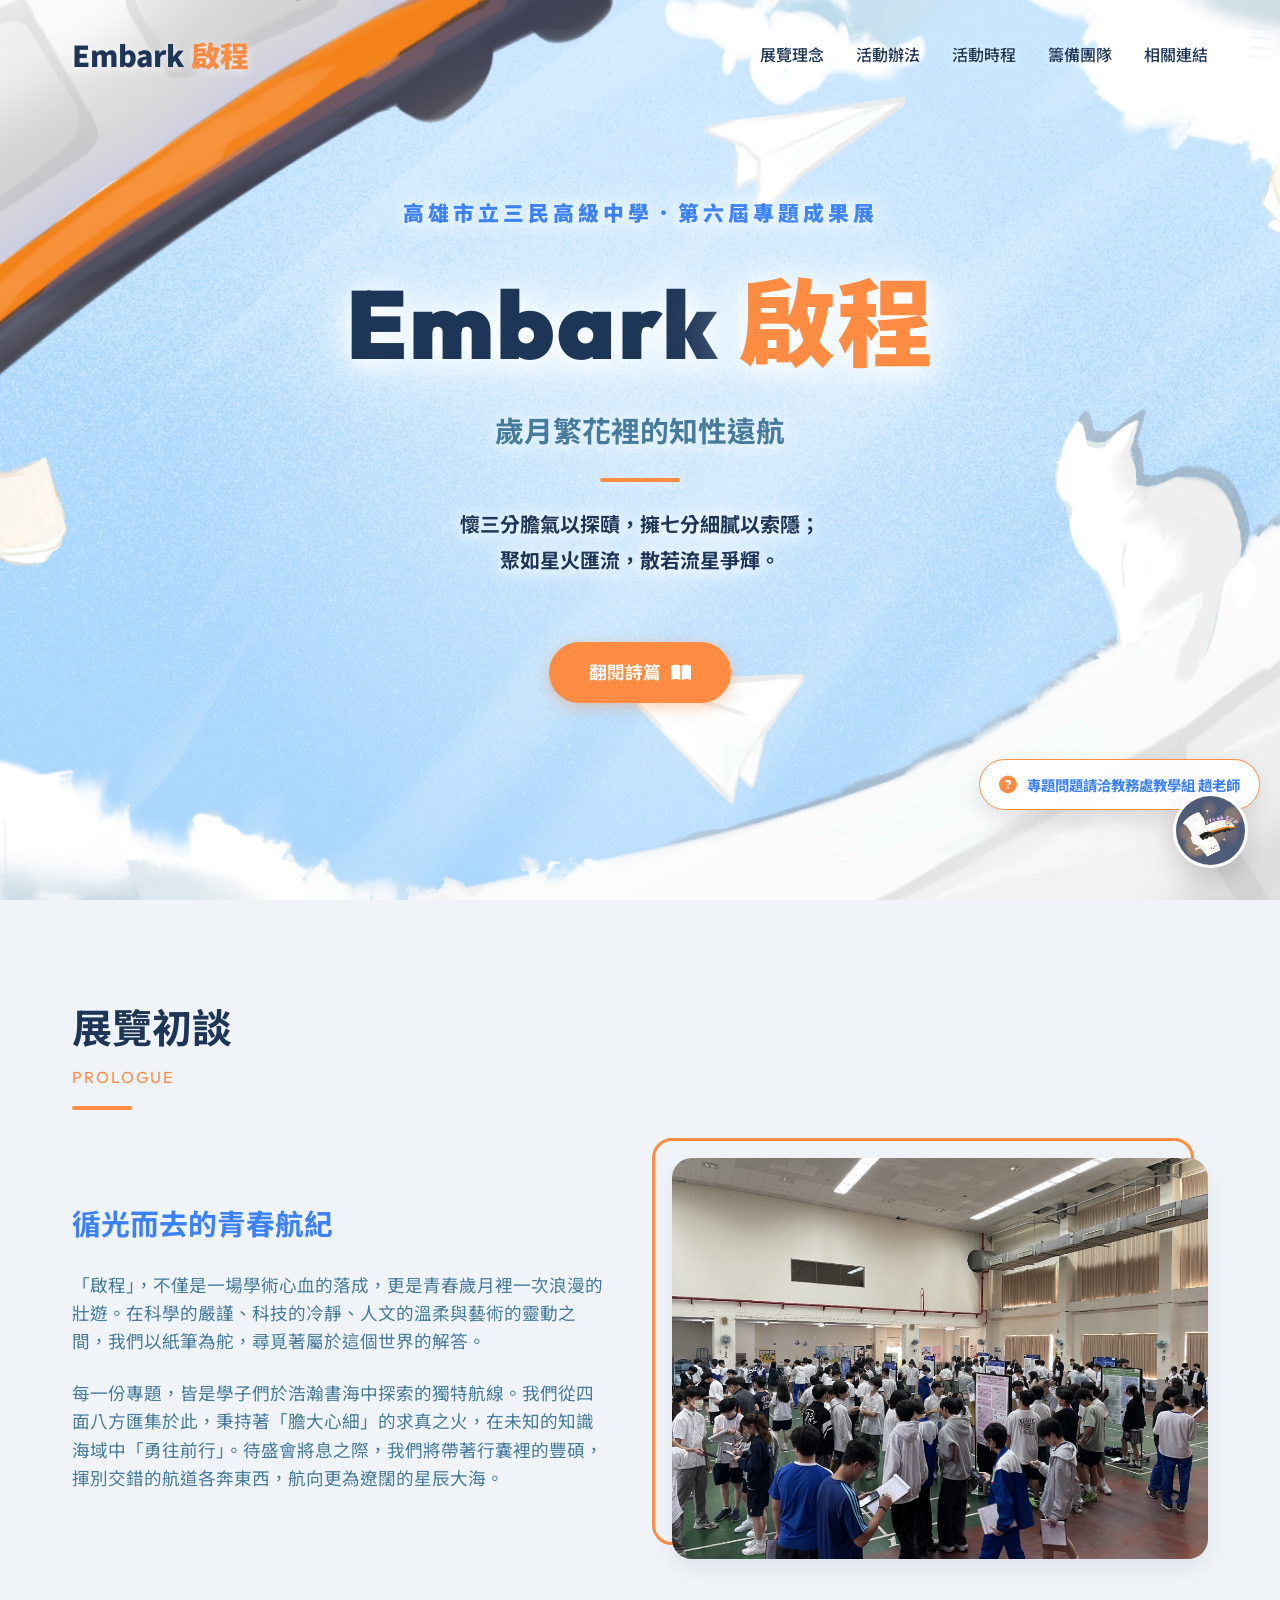
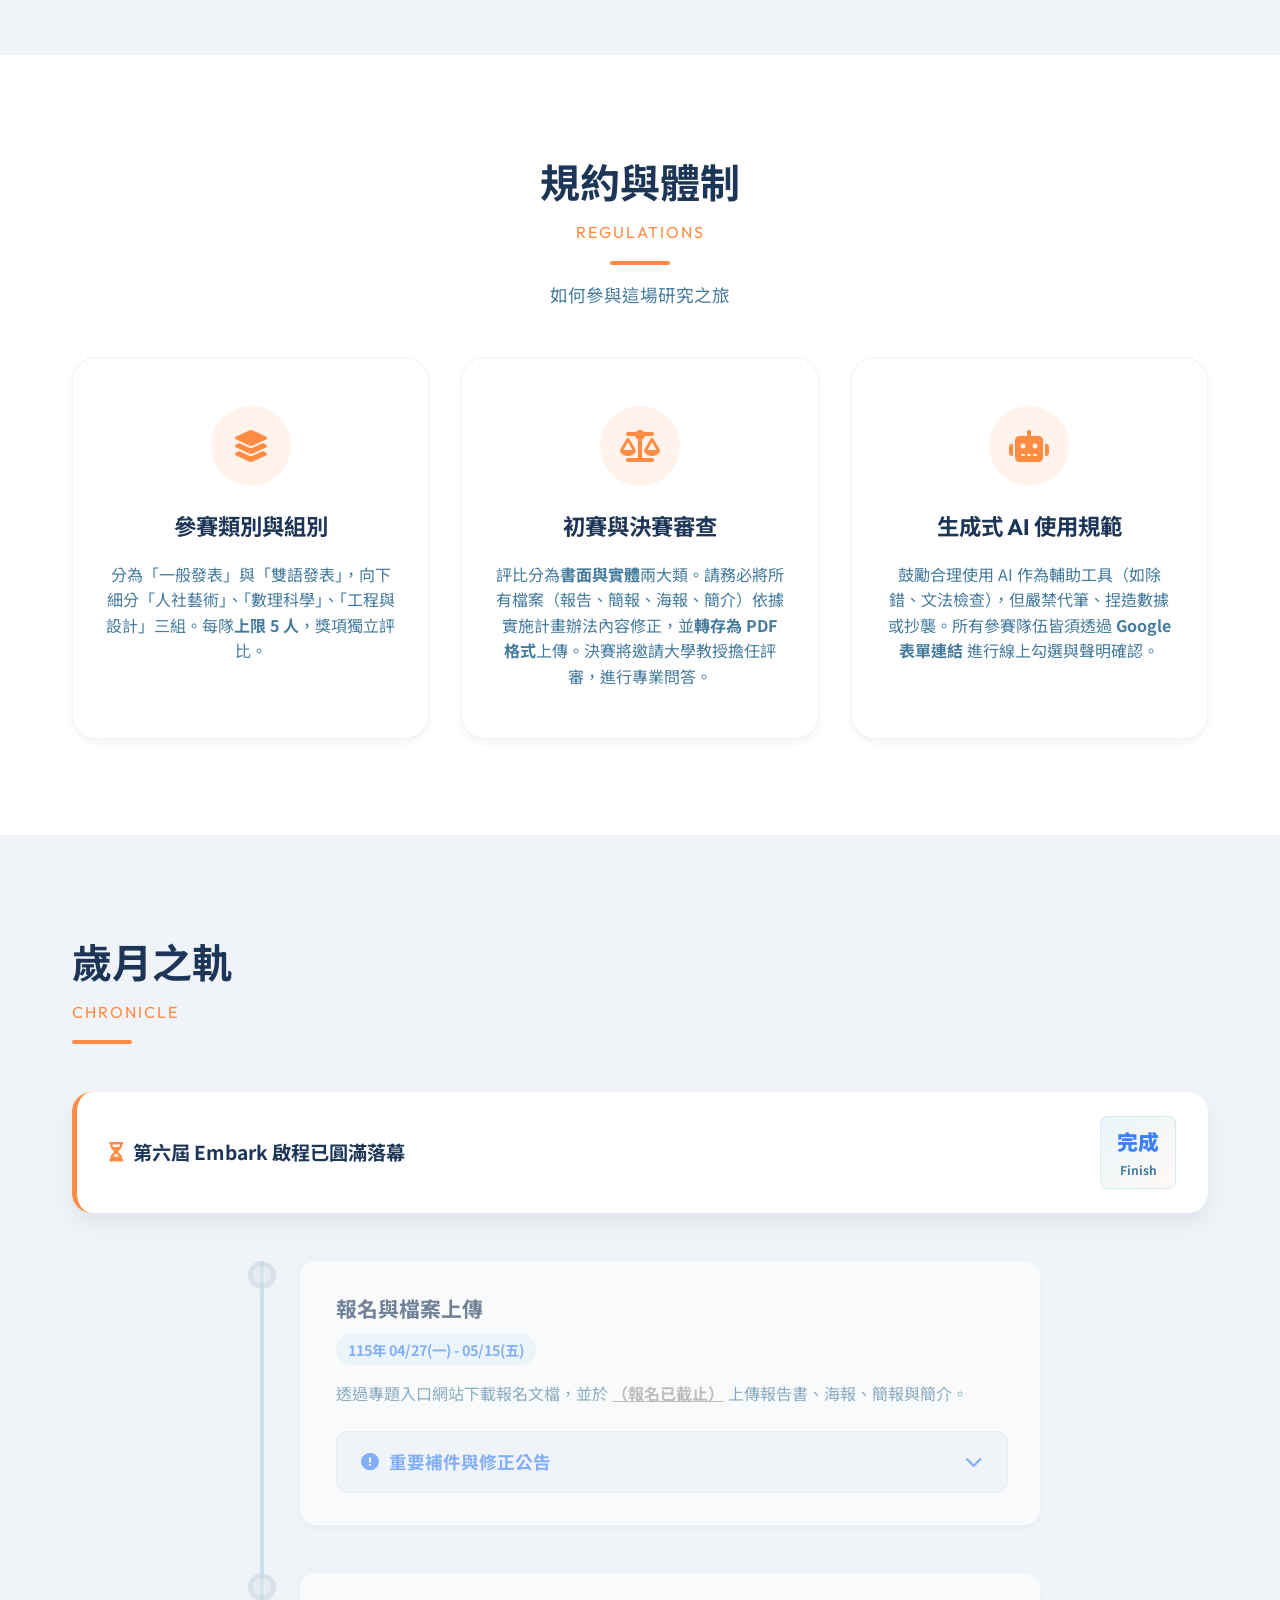
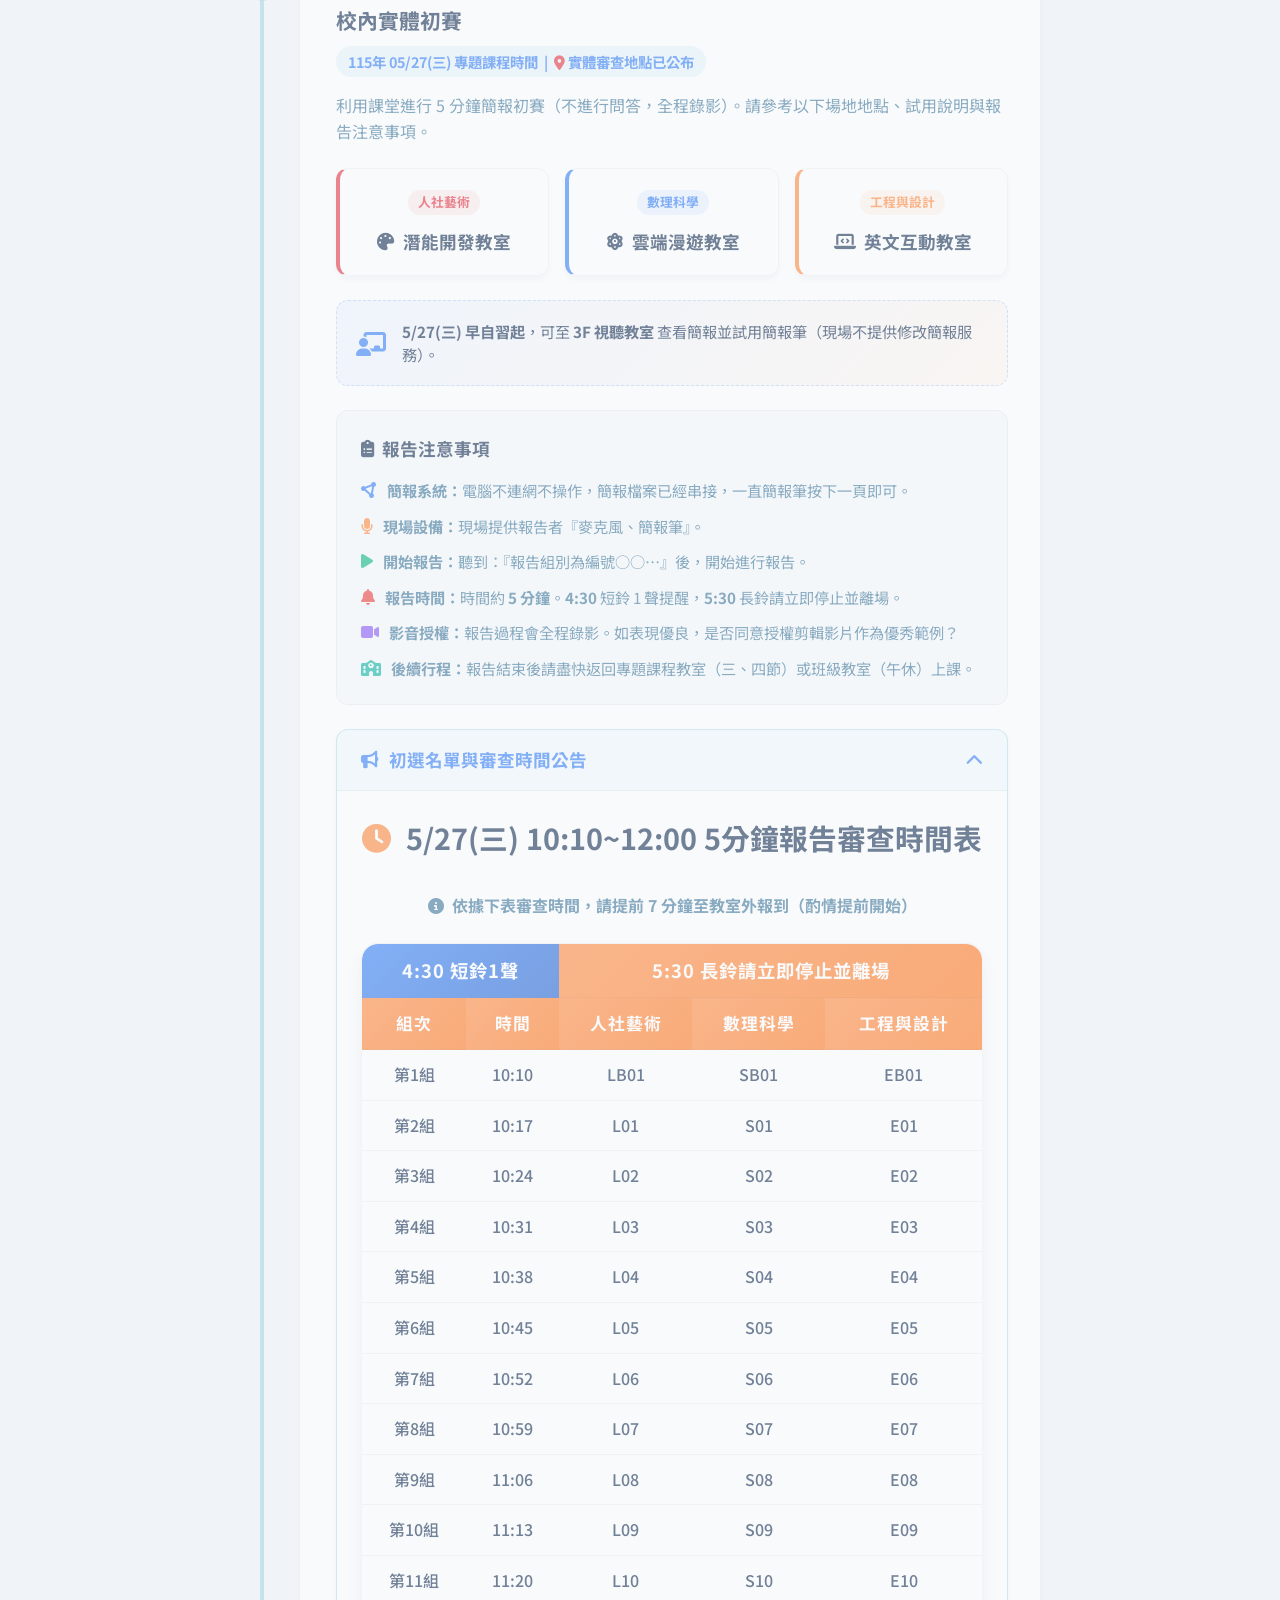
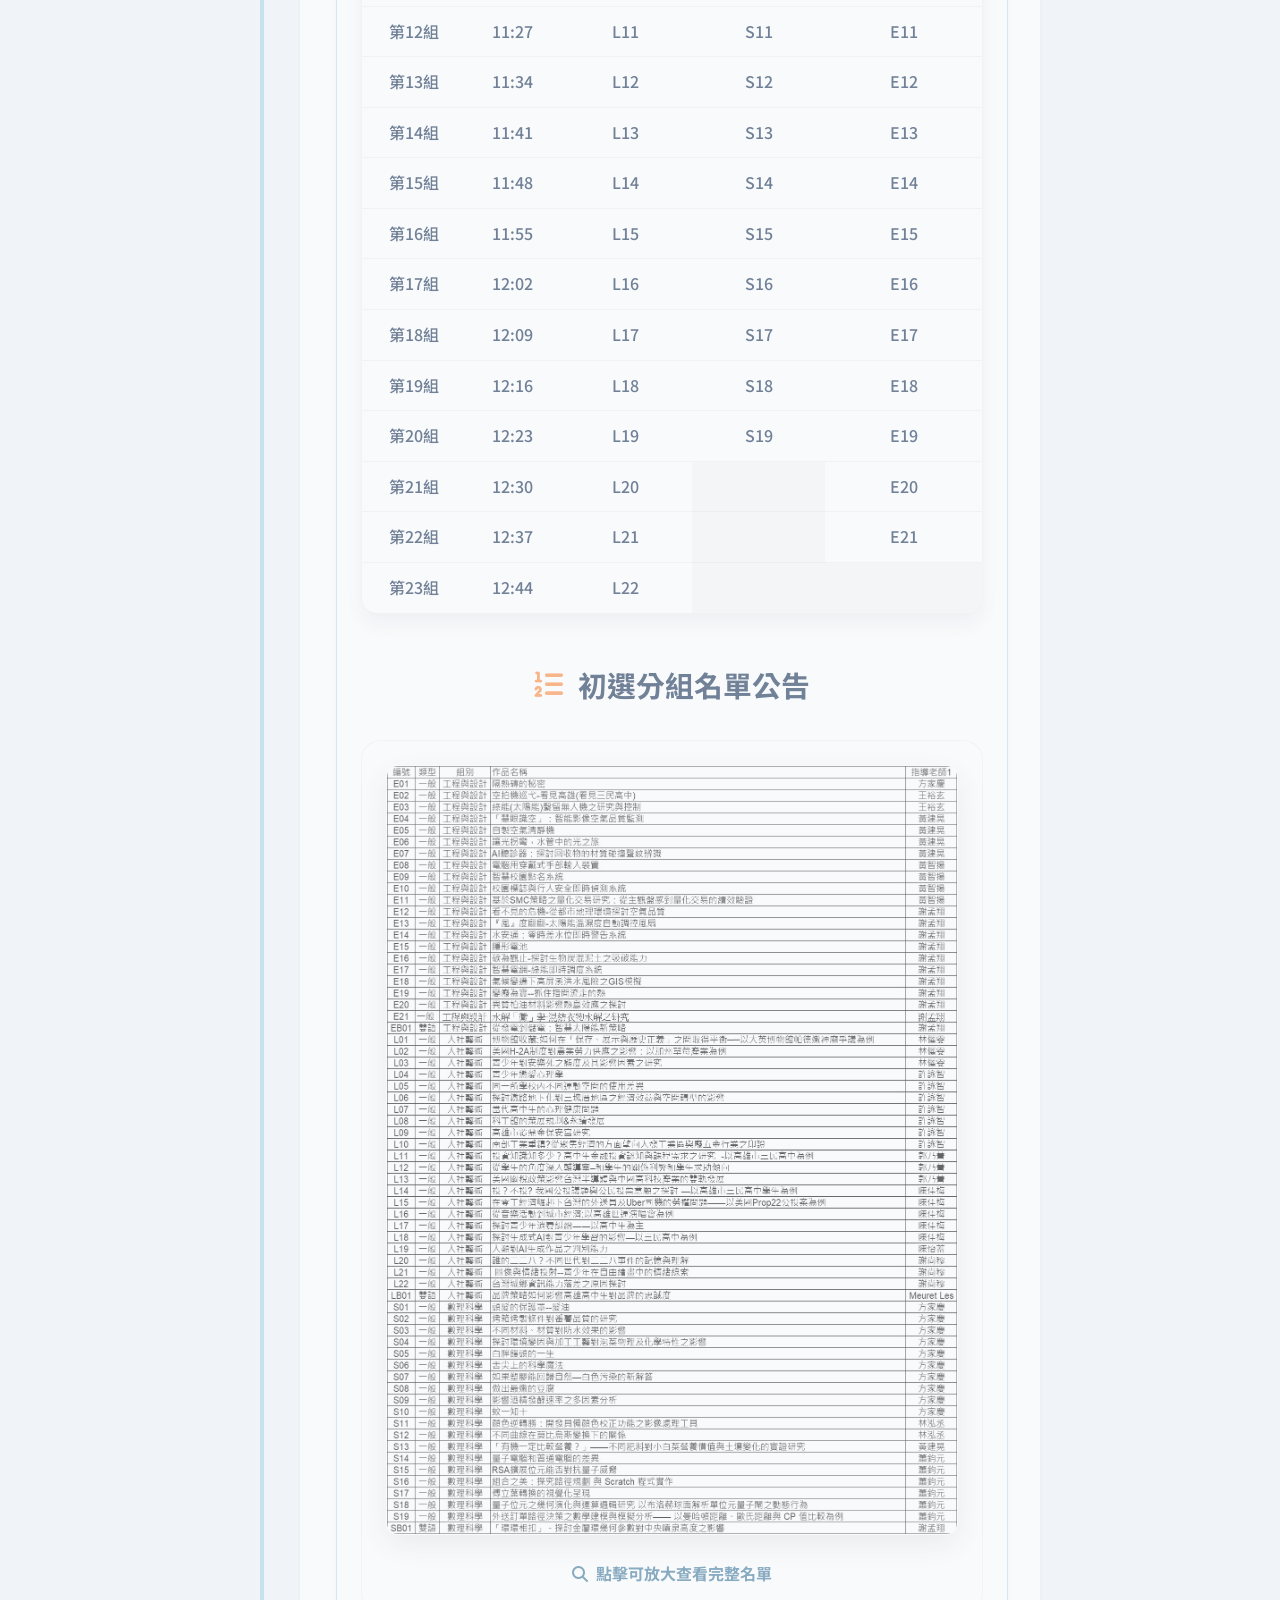
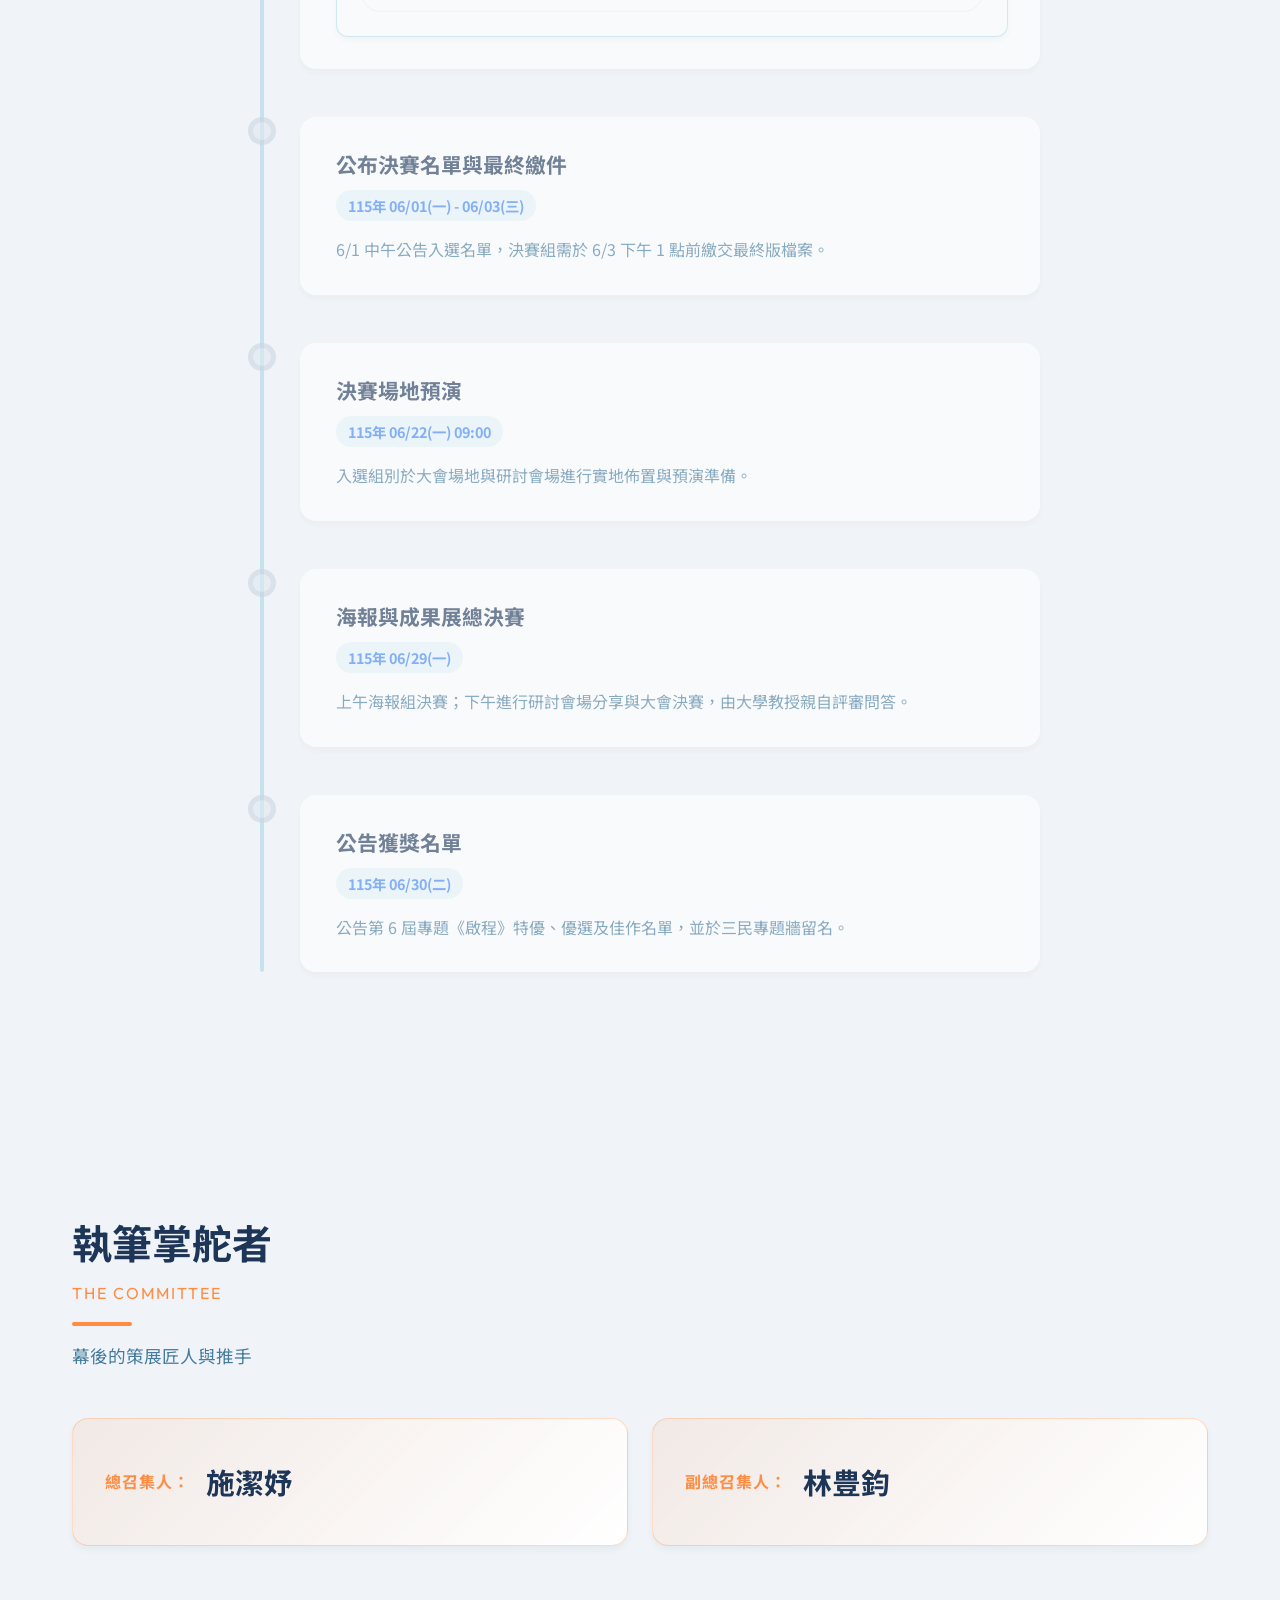
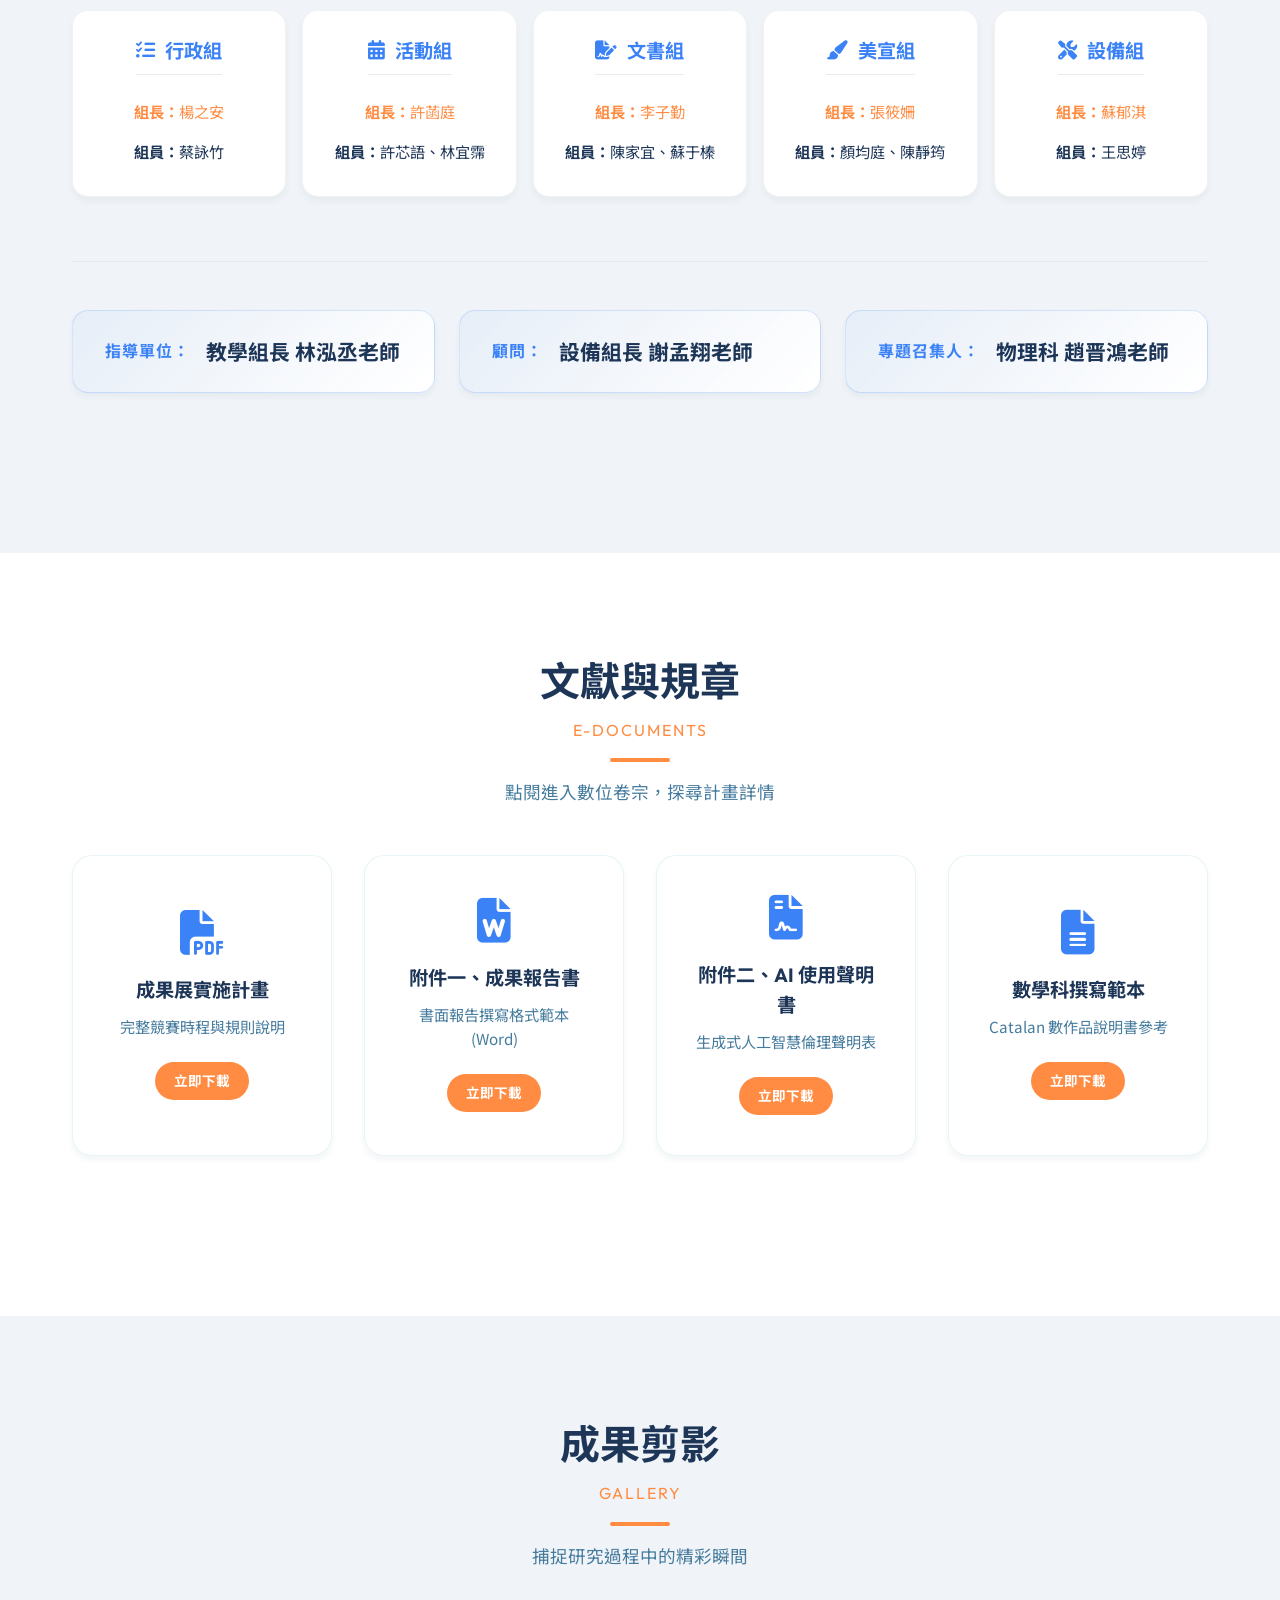
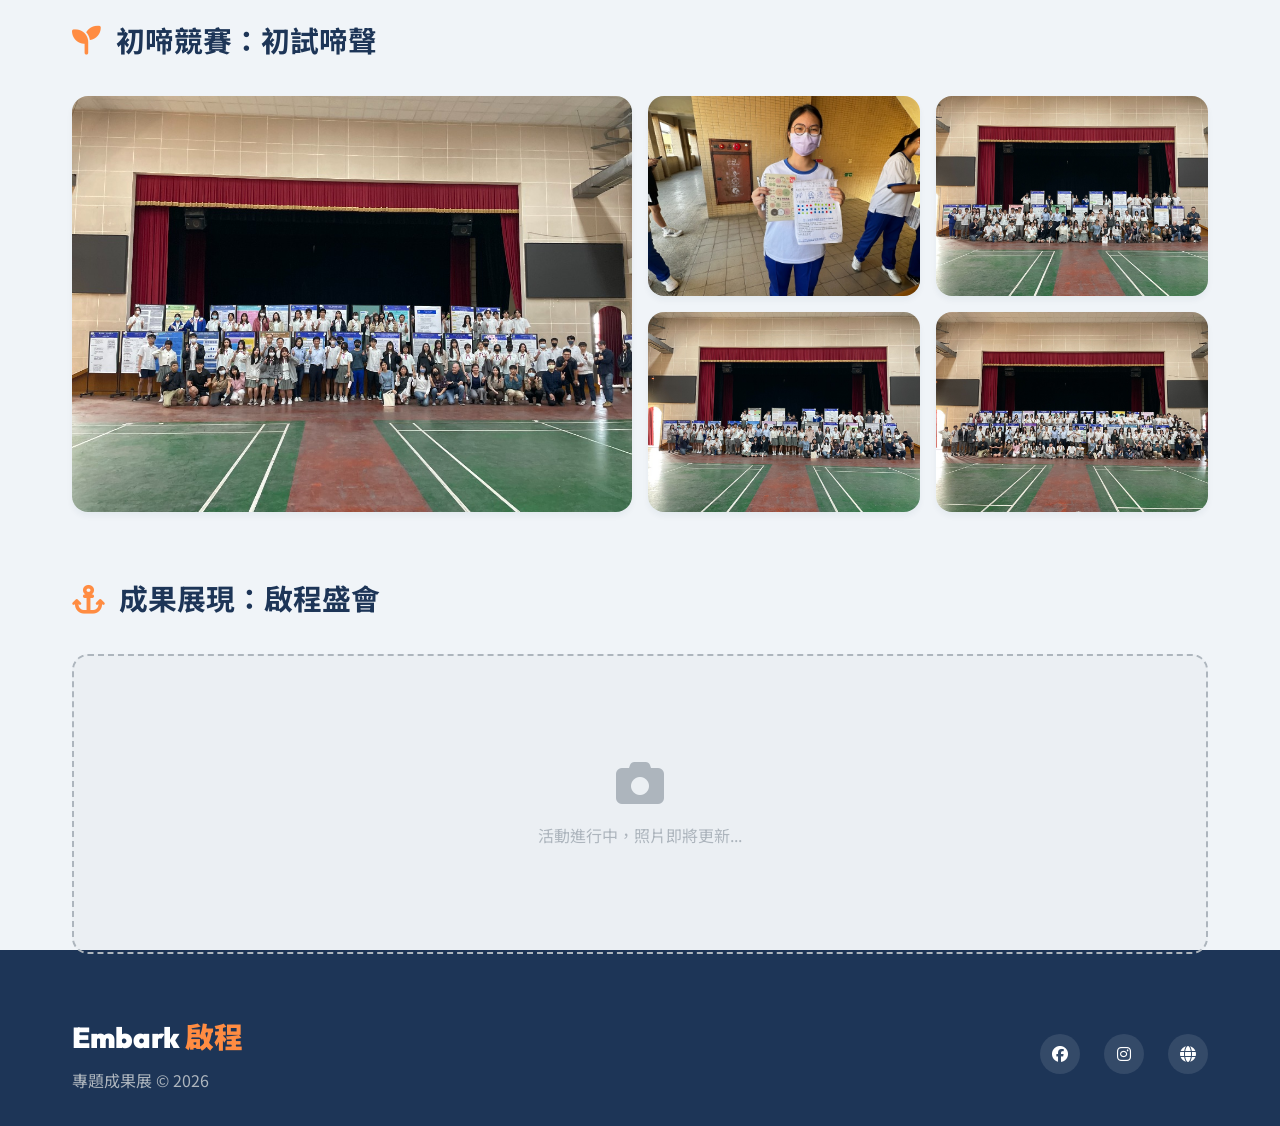
==== commit a32181c8: "feat: add onsite preliminary locations, notes and lightbox image zoom" ====
--- a/index.html
+++ b/index.html
@@ -186,8 +186,63 @@
                     <div class="timeline-dot"></div>
                     <div class="timeline-content">
                         <h4>校內實體初賽</h4>
-                        <span class="time">115年 05/27(三) 專題課程時間 &nbsp;|&nbsp; <i class="fas fa-map-marker-alt" style="color: var(--secondary-color);"></i> 實體審查地點待公告</span>
-                        <p>5/20 上午 8:00 公告初賽審查時間。利用課堂進行 5 分鐘簡報初賽（不進行問答，全程錄影）。</p>
+                        <span class="time">115年 05/27(三) 專題課程時間 &nbsp;|&nbsp; <i class="fas fa-map-marker-alt" style="color: #e63946;"></i> 實體審查地點已公布</span>
+                        <p>利用課堂進行 5 分鐘簡報初賽（不進行問答，全程錄影）。請參考以下場地地點、試用說明與報告注意事項。</p>
+
+                        <!-- Onsite preliminary round locations -->
+                        <div class="prelim-locations-grid">
+                            <div class="prelim-location-card art">
+                                <div class="loc-badge">人社藝術</div>
+                                <div class="loc-room"><i class="fas fa-palette"></i> 潛能開發教室</div>
+                            </div>
+                            <div class="prelim-location-card science">
+                                <div class="loc-badge">數理科學</div>
+                                <div class="loc-room"><i class="fas fa-atom"></i> 雲端漫遊教室</div>
+                            </div>
+                            <div class="prelim-location-card engineering">
+                                <div class="loc-badge">工程與設計</div>
+                                <div class="loc-room"><i class="fas fa-laptop-code"></i> 英文互動教室</div>
+                            </div>
+                        </div>
+
+                        <!-- Trial / Pre-test notification box -->
+                        <div class="prelim-notice-banner">
+                            <div class="notice-icon"><i class="fas fa-chalkboard-user"></i></div>
+                            <div class="notice-text">
+                                <strong>5/27(三) 早自習起</strong>，可至 <strong>3F 視聽教室</strong> 查看簡報並試用簡報筆（現場不提供修改簡報服務）。
+                            </div>
+                        </div>
+
+                        <!-- Presentation Notes Checklist -->
+                        <div class="prelim-notes-box">
+                            <h5><i class="fas fa-clipboard-list"></i> 報告注意事項</h5>
+                            <ul class="notes-list">
+                                <li>
+                                    <i class="fas fa-circle-nodes icon-blue"></i>
+                                    <span><strong>簡報系統：</strong>電腦不連網不操作，簡報檔案已經串接，一直簡報筆按下一頁即可。</span>
+                                </li>
+                                <li>
+                                    <i class="fas fa-microphone icon-orange"></i>
+                                    <span><strong>現場設備：</strong>現場提供報告者『麥克風、簡報筆』。</span>
+                                </li>
+                                <li>
+                                    <i class="fas fa-play icon-green"></i>
+                                    <span><strong>開始報告：</strong>聽到：『報告組別為編號○○…』後，開始進行報告。</span>
+                                </li>
+                                <li>
+                                    <i class="fas fa-bell icon-red"></i>
+                                    <span><strong>報告時間：</strong>時間約 <strong>5 分鐘</strong>。<strong>4:30</strong> 短鈴 1 聲提醒，<strong>5:30</strong> 長鈴請立即停止並離場。</span>
+                                </li>
+                                <li>
+                                    <i class="fas fa-video icon-purple"></i>
+                                    <span><strong>影音授權：</strong>報告過程會全程錄影。如表現優良，是否同意授權剪輯影片作為優秀範例？</span>
+                                </li>
+                                <li>
+                                    <i class="fas fa-school icon-teal"></i>
+                                    <span><strong>後續行程：</strong>報告結束後請盡快返回專題課程教室（三、四節）或班級教室（午休）上課。</span>
+                                </li>
+                            </ul>
+                        </div>
 
                         <details class="timeline-details" open id="selection-details">
                             <summary><i class="fas fa-bullhorn"></i> 初選名單與審查時間公告</summary>
@@ -239,7 +294,7 @@
 
                                 <div class="gallery-sub-title" style="justify-content: center; margin-top: 3rem;"><i class="fas fa-list-ol"></i> 初選分組名單公告</div>
                                 <div class="group-list-container" style="margin-top: 0;">
-                                    <img src="images/圖片3.jpg" alt="分組名單公告" class="group-list-img">
+                                    <img src="images/group_list.jpg" alt="分組名單公告" class="group-list-img">
                                     <p class="img-caption"><i class="fas fa-search"></i> 點擊可放大查看完整名單</p>
                                 </div>
                             </div>
@@ -475,5 +530,12 @@
         <img src="images/ig-logo.jpg" alt="Follow us on Instagram">
         <span class="ig-tooltip">Follow Us</span>
     </a>
+
+    <!-- Lightbox Modal for Image Zooming -->
+    <div id="lightbox-modal" class="lightbox-modal">
+        <span class="lightbox-close">&times;</span>
+        <img class="lightbox-content" id="lightbox-img" alt="放大圖片">
+        <div id="lightbox-caption" class="lightbox-caption"></div>
+    </div>
 </body>
 </html>
--- a/css/style.css
+++ b/css/style.css
@@ -1491,3 +1491,214 @@
     from { opacity: 0; transform: translateY(-10px); }
     to { opacity: 1; transform: translateY(0); }
 }
+
+/* Preliminary Locations & Notices */
+.prelim-locations-grid {
+    display: grid;
+    grid-template-columns: repeat(auto-fit, minmax(200px, 1fr));
+    gap: 1rem;
+    margin: 1.5rem 0;
+}
+
+.prelim-location-card {
+    background: rgba(255, 255, 255, 0.75);
+    border-radius: 12px;
+    padding: 1.2rem;
+    text-align: center;
+    border: 1px solid rgba(0, 0, 0, 0.05);
+    box-shadow: var(--shadow-sm);
+    transition: var(--transition);
+}
+
+.prelim-location-card:hover {
+    transform: translateY(-3px);
+    box-shadow: var(--shadow-md);
+}
+
+.prelim-location-card.art {
+    border-left: 4px solid #E63946;
+}
+.prelim-location-card.science {
+    border-left: 4px solid var(--secondary-color);
+}
+.prelim-location-card.engineering {
+    border-left: 4px solid var(--primary-color);
+}
+
+.prelim-location-card.art .loc-badge {
+    background: rgba(230, 57, 70, 0.1);
+    color: #E63946;
+}
+.prelim-location-card.science .loc-badge {
+    background: rgba(59, 130, 246, 0.1);
+    color: var(--secondary-color);
+}
+.prelim-location-card.engineering .loc-badge {
+    background: rgba(255, 140, 66, 0.1);
+    color: var(--primary-color);
+}
+
+.loc-badge {
+    display: inline-block;
+    padding: 2px 10px;
+    font-size: 0.8rem;
+    font-weight: bold;
+    border-radius: 12px;
+    margin-bottom: 0.8rem;
+}
+
+.loc-room {
+    font-size: 1.1rem;
+    font-weight: bold;
+    color: var(--text-main);
+    display: flex;
+    align-items: center;
+    justify-content: center;
+    gap: 8px;
+}
+
+.prelim-notice-banner {
+    background: linear-gradient(135deg, rgba(59, 130, 246, 0.08), rgba(255, 140, 66, 0.08));
+    border: 1px dashed rgba(59, 130, 246, 0.3);
+    border-radius: 12px;
+    padding: 1.2rem;
+    display: flex;
+    align-items: center;
+    gap: 1rem;
+    margin-bottom: 1.5rem;
+}
+
+.prelim-notice-banner .notice-icon {
+    font-size: 1.5rem;
+    color: var(--secondary-color);
+}
+
+.prelim-notice-banner .notice-text {
+    font-size: 0.95rem;
+    color: var(--text-main);
+    line-height: 1.5;
+}
+
+.prelim-notes-box {
+    background: #F8FAFC;
+    border: 1px solid rgba(0, 0, 0, 0.05);
+    border-radius: 12px;
+    padding: 1.5rem;
+    margin-bottom: 1.5rem;
+}
+
+.prelim-notes-box h5 {
+    font-size: 1.1rem;
+    color: var(--text-main);
+    margin-bottom: 1rem;
+    display: flex;
+    align-items: center;
+    gap: 8px;
+}
+
+.notes-list {
+    list-style: none;
+    padding: 0;
+    display: flex;
+    flex-direction: column;
+    gap: 0.8rem;
+}
+
+.notes-list li {
+    display: flex;
+    align-items: flex-start;
+    gap: 10px;
+    font-size: 0.95rem;
+    line-height: 1.5;
+    color: var(--text-light);
+}
+
+.notes-list li i {
+    font-size: 1rem;
+    margin-top: 3px;
+    flex-shrink: 0;
+}
+
+.icon-blue { color: #3B82F6; }
+.icon-orange { color: #FF8C42; }
+.icon-green { color: #10B981; }
+.icon-red { color: #EF4444; }
+.icon-purple { color: #8B5CF6; }
+.icon-teal { color: #14B8A6; }
+
+/* Lightbox Modal */
+.lightbox-modal {
+    display: none;
+    position: fixed;
+    z-index: 99999;
+    padding-top: 50px;
+    left: 0;
+    top: 0;
+    width: 100%;
+    height: 100%;
+    overflow: auto;
+    background-color: rgba(29, 53, 87, 0.95);
+    backdrop-filter: blur(15px);
+    -webkit-backdrop-filter: blur(15px);
+    align-items: center;
+    justify-content: center;
+    opacity: 0;
+    transition: opacity 0.3s ease;
+}
+
+.lightbox-modal.show {
+    display: flex;
+    opacity: 1;
+}
+
+.lightbox-content {
+    margin: auto;
+    display: block;
+    max-width: 90%;
+    max-height: 80vh;
+    border-radius: 12px;
+    box-shadow: 0 10px 40px rgba(0,0,0,0.5);
+    transform: scale(0.9);
+    transition: transform 0.3s ease;
+}
+
+.lightbox-modal.show .lightbox-content {
+    transform: scale(1);
+}
+
+.lightbox-close {
+    position: absolute;
+    top: 20px;
+    right: 35px;
+    color: #f1f1f1;
+    font-size: 40px;
+    font-weight: bold;
+    transition: var(--transition);
+    cursor: pointer;
+    user-select: none;
+}
+
+.lightbox-close:hover,
+.lightbox-close:focus {
+    color: var(--primary-color);
+    transform: scale(1.1);
+}
+
+.lightbox-caption {
+    position: absolute;
+    bottom: 20px;
+    left: 50%;
+    transform: translateX(-50%);
+    width: 80%;
+    max-width: 700px;
+    text-align: center;
+    color: #ccc;
+    padding: 10px 0;
+    font-size: 1.1rem;
+    font-weight: 500;
+}
+
+/* Cursor style for zoomable elements */
+.status-table-img, .group-list-img, .gallery-item img, .about-image img {
+    cursor: zoom-in;
+}
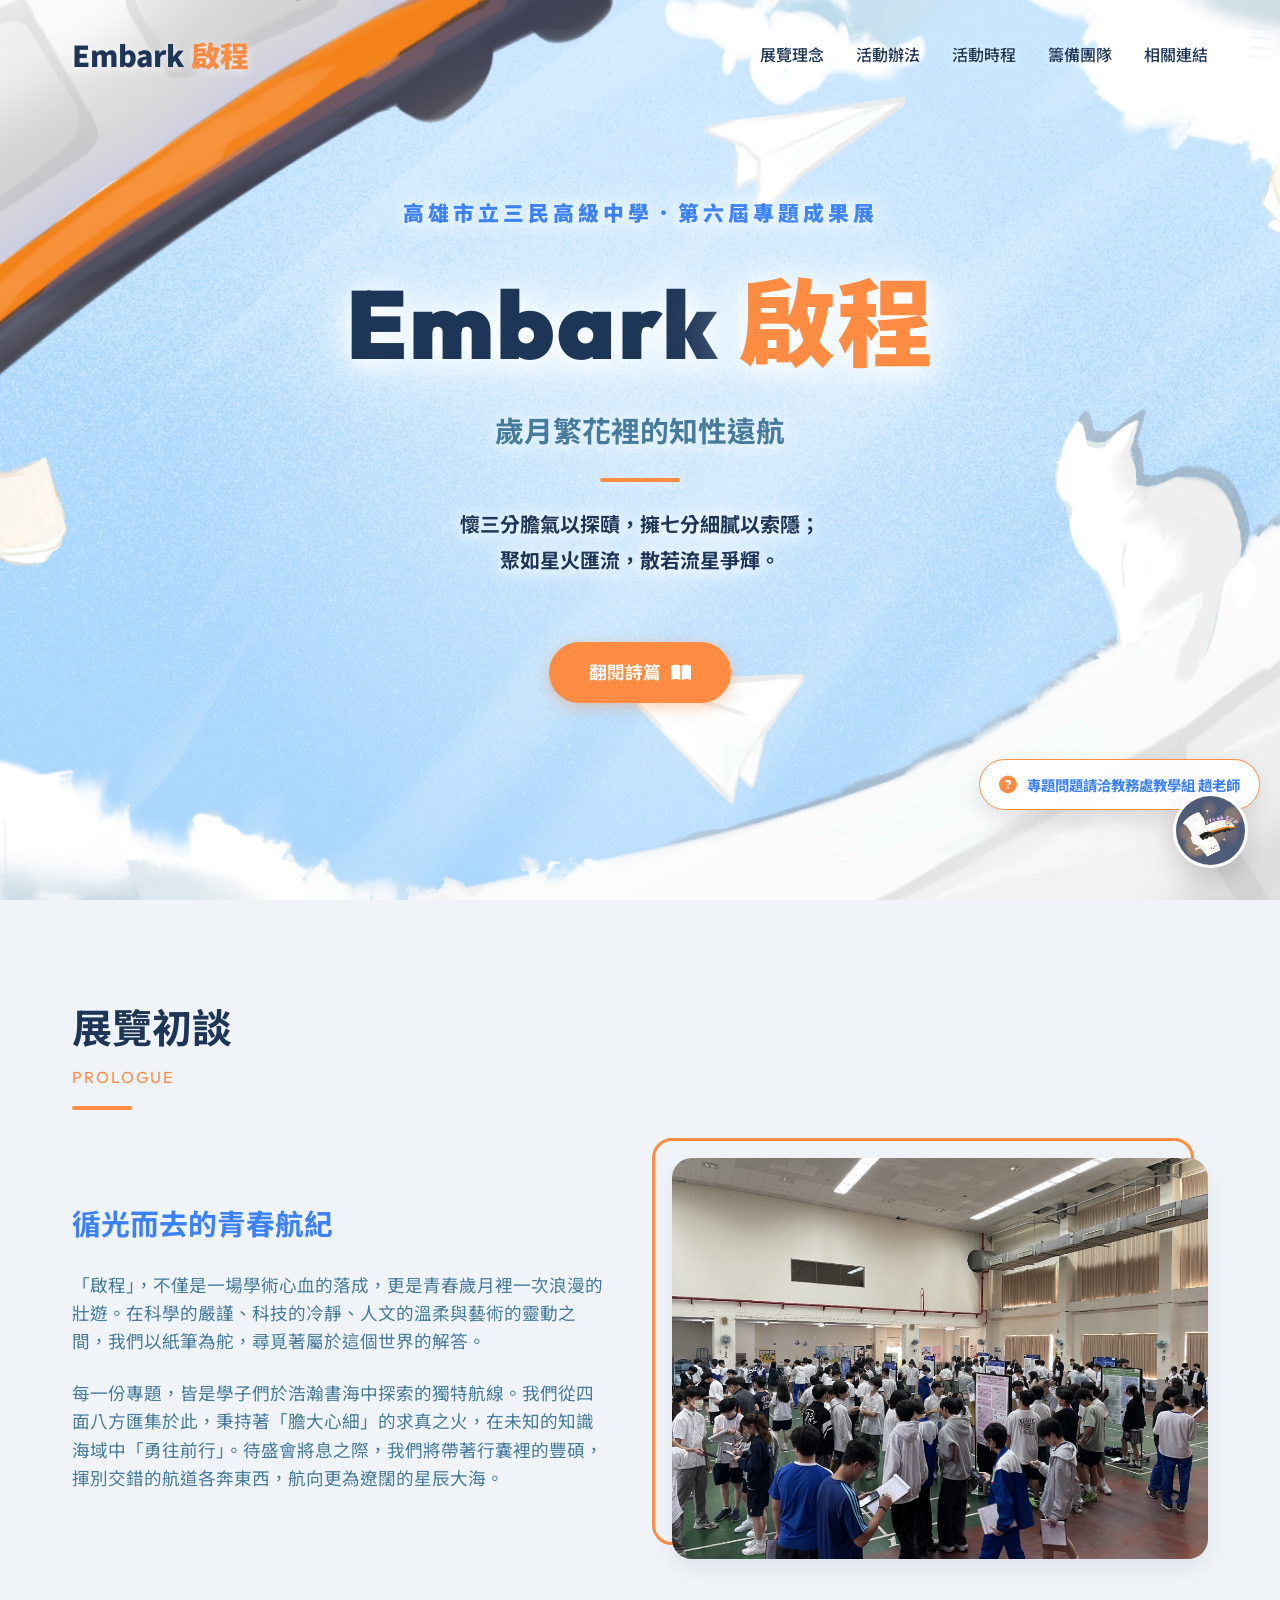
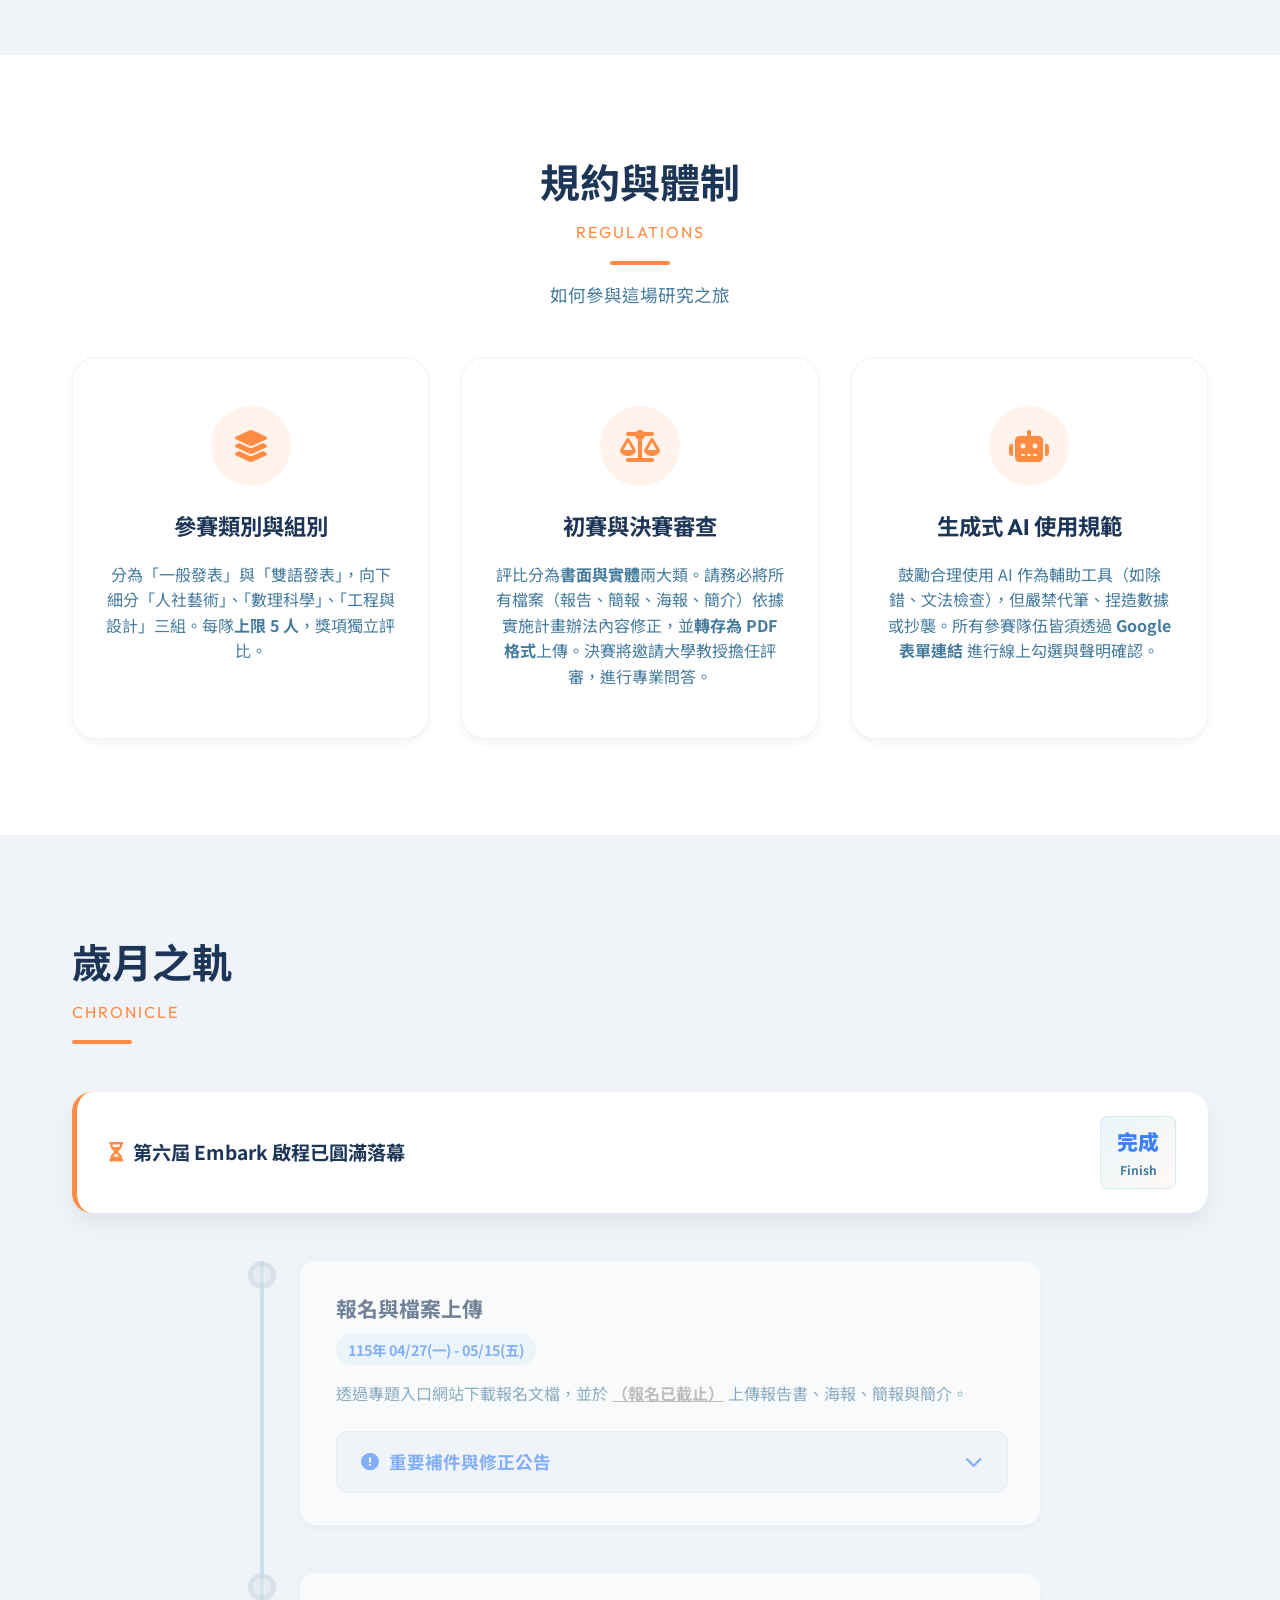
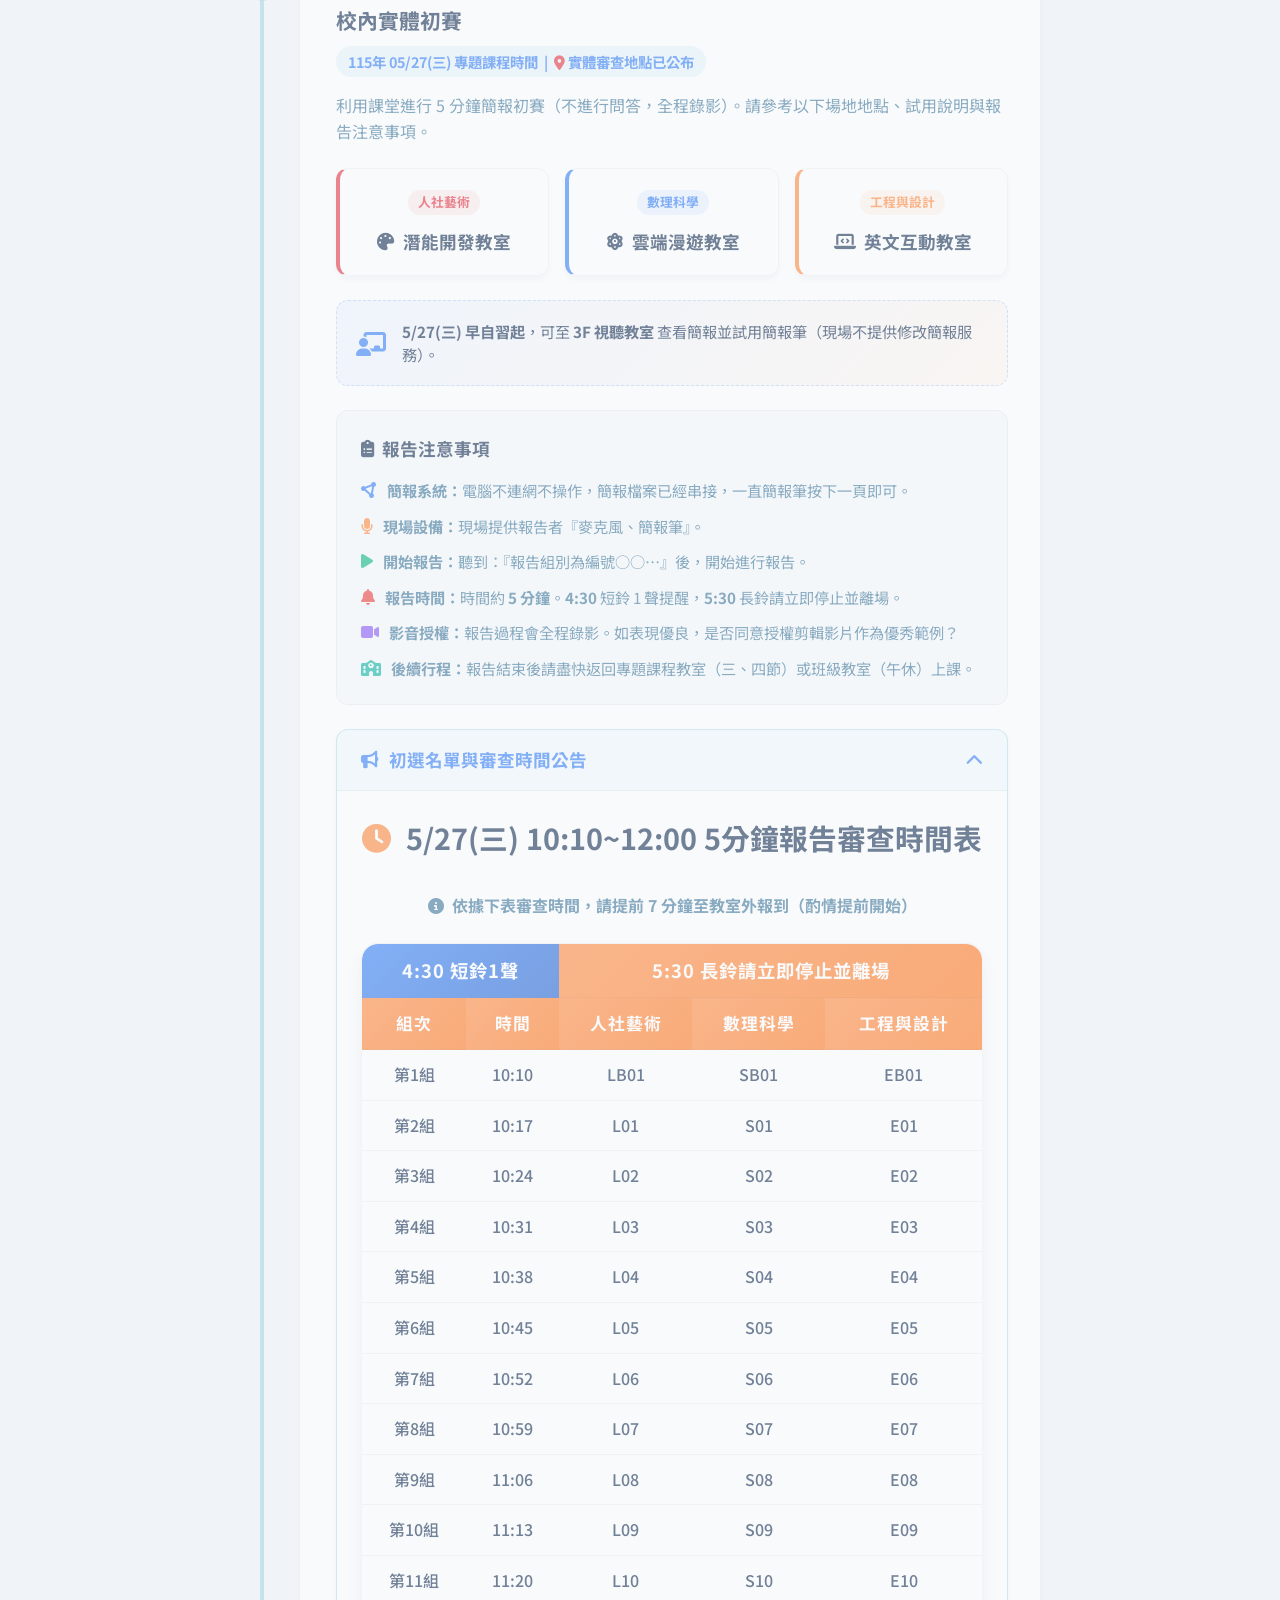
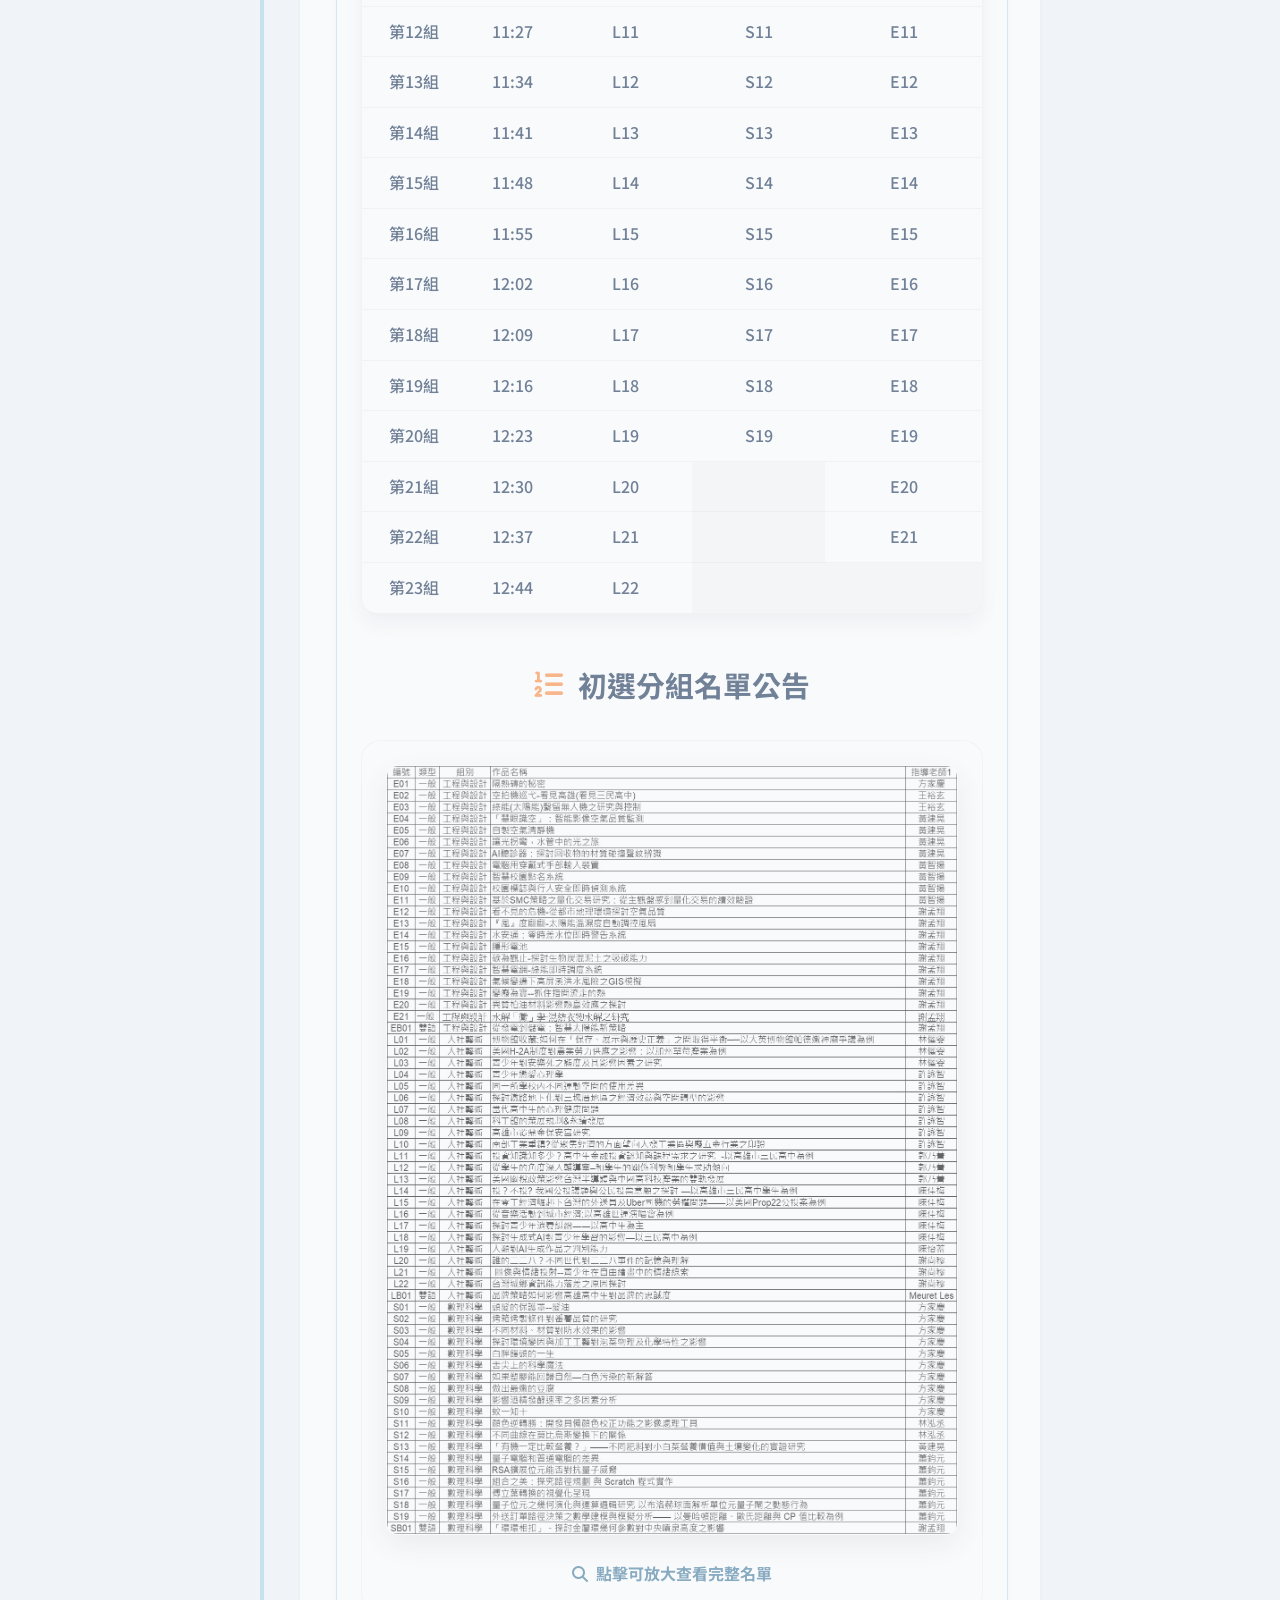
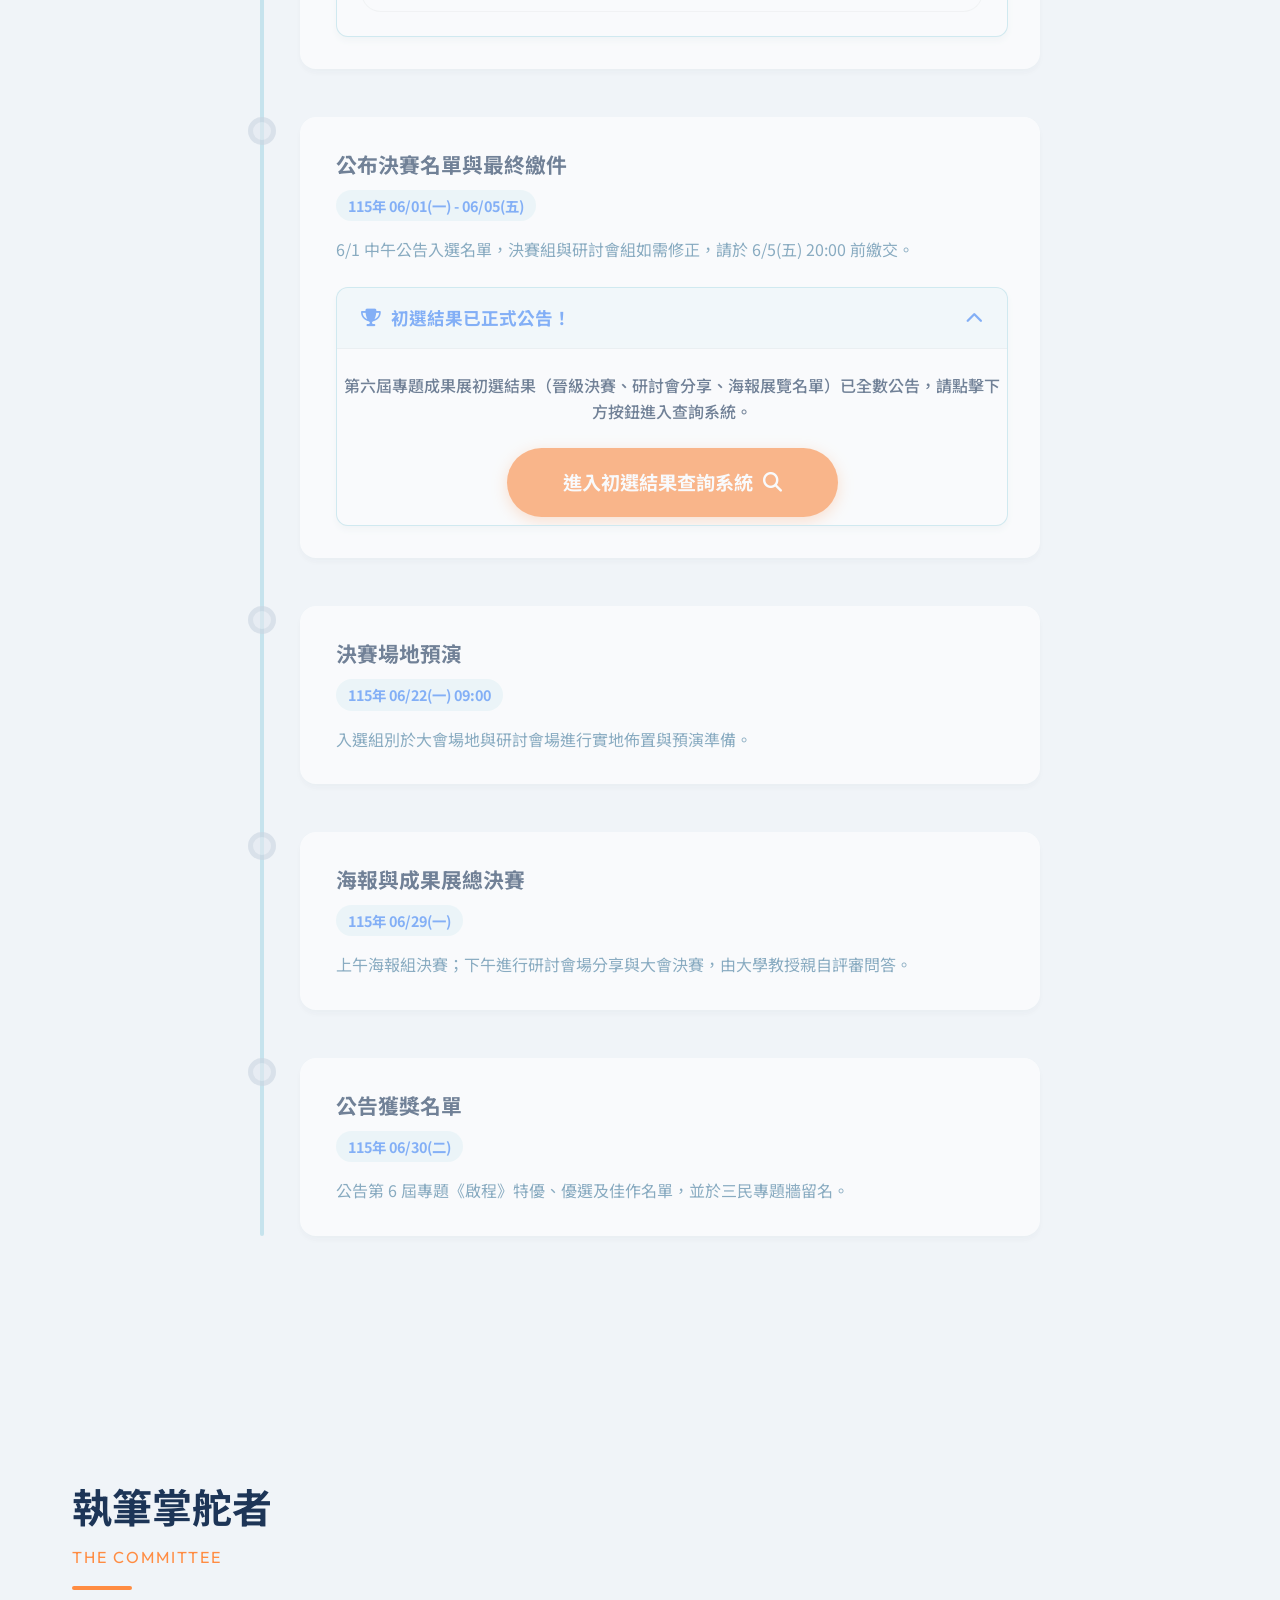
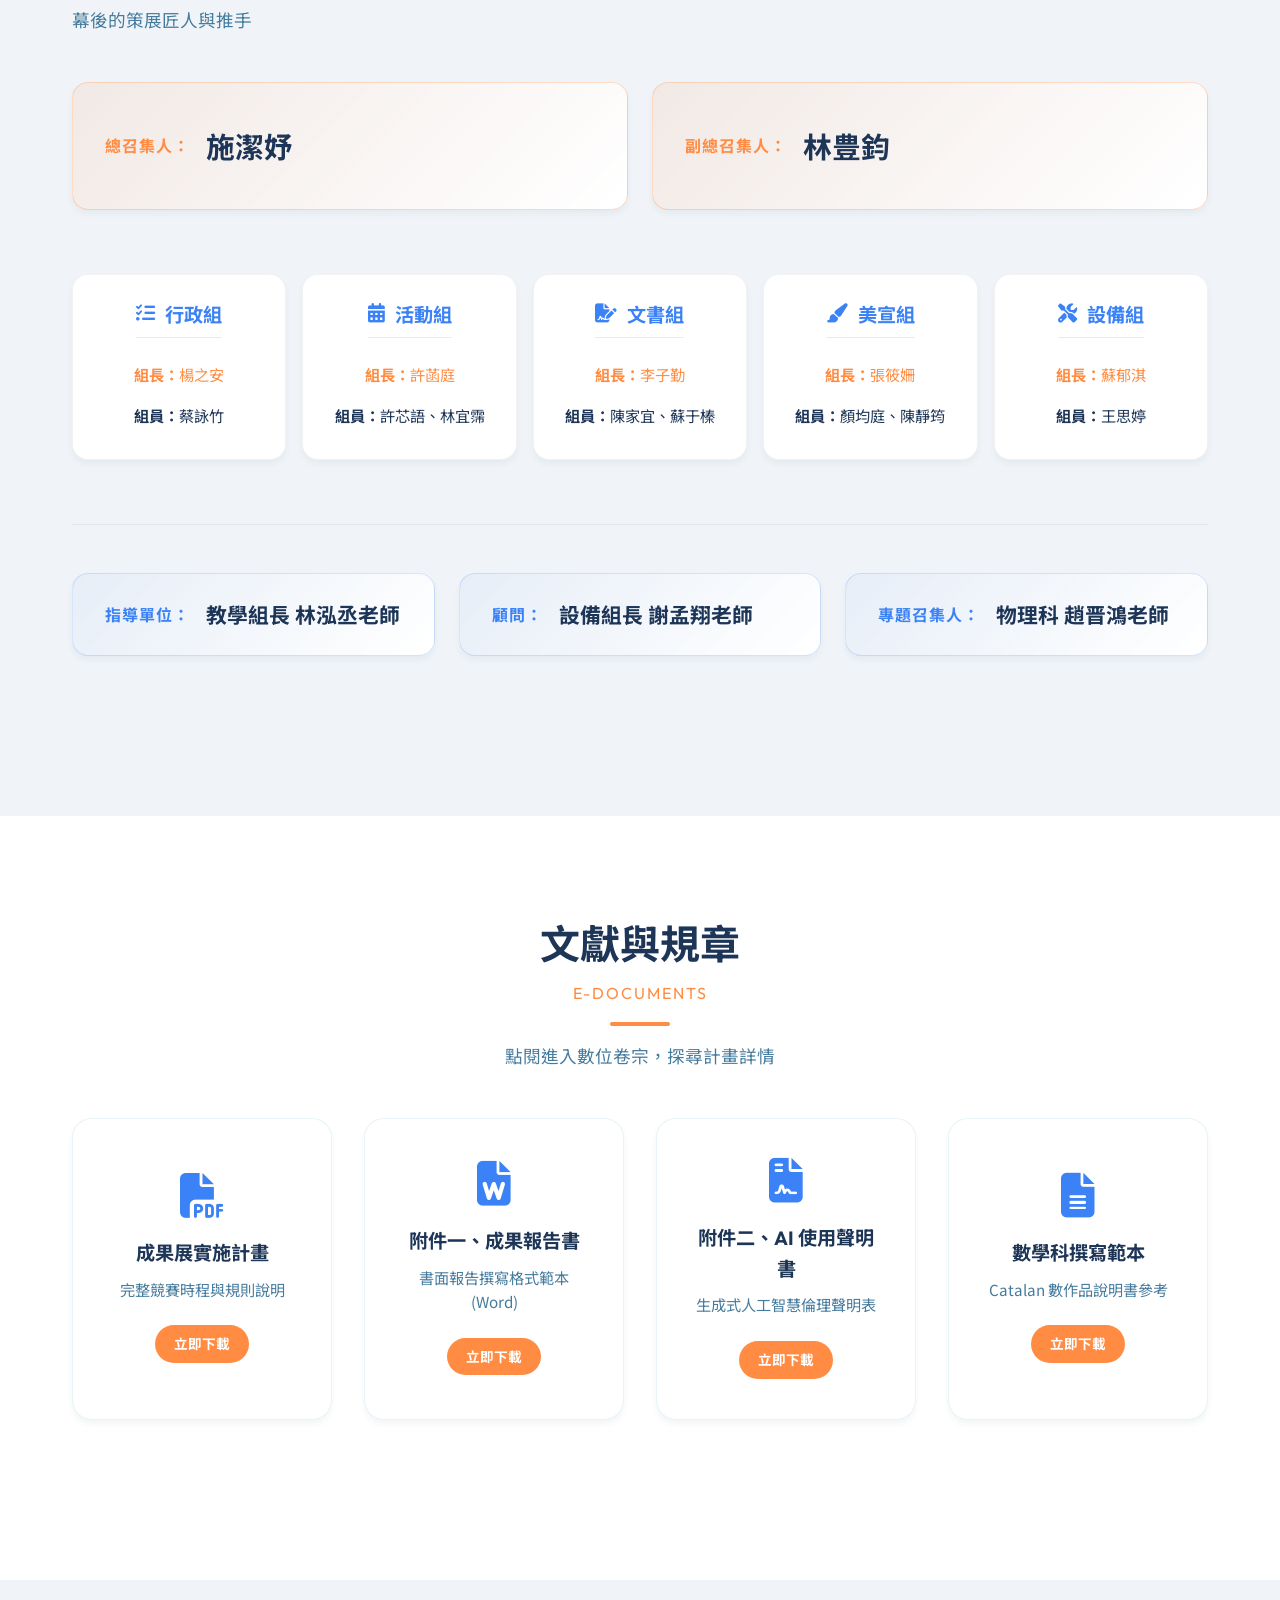
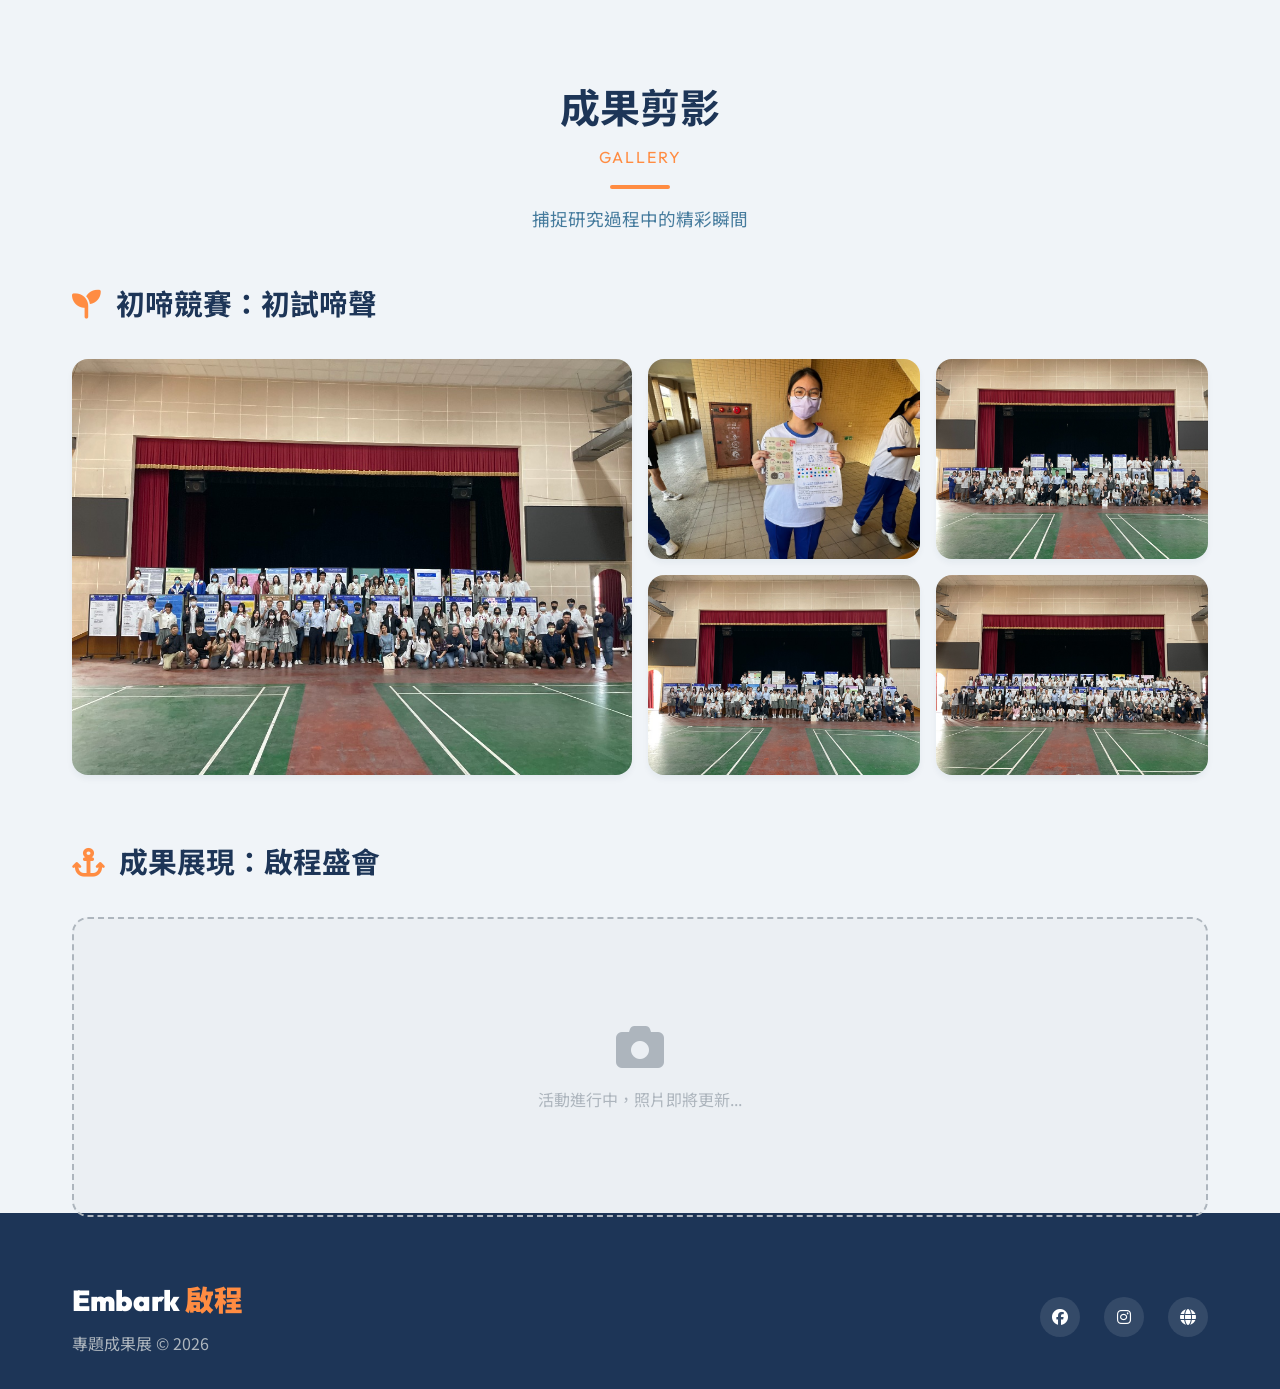
==== commit acbb19ea: "Update: 實作初選結果公告與互動查詢系統，更新繳件截止為 6/5 20:00" ====
--- a/index.html
+++ b/index.html
@@ -305,8 +305,20 @@
                     <div class="timeline-dot"></div>
                     <div class="timeline-content">
                         <h4>公布決賽名單與最終繳件</h4>
-                        <span class="time">115年 06/01(一) - 06/03(三)</span>
-                        <p>6/1 中午公告入選名單，決賽組需於 6/3 下午 1 點前繳交最終版檔案。</p>
+                        <span class="time">115年 06/01(一) - 06/05(五)</span>
+                        <p>6/1 中午公告入選名單，決賽組與研討會組如需修正，請於 6/5(五) 20:00 前繳交。</p>
+                        
+                        <details class="timeline-details" open id="results-details">
+                            <summary><i class="fas fa-trophy"></i> 初選結果已正式公告！</summary>
+                            <div class="details-content" style="text-align: center; padding: 1.5rem 0 0.5rem 0;">
+                                <p style="margin-bottom: 1.5rem; color: var(--text-main); font-weight: 500;">
+                                    第六屆專題成果展初選結果（晉級決賽、研討會分享、海報展覽名單）已全數公告，請點擊下方按鈕進入查詢系統。
+                                </p>
+                                <a href="results.html" class="btn primary-btn pulse-anim" style="font-size: 1rem; padding: 0.8rem 2rem;">
+                                    進入初選結果查詢系統 <i class="fas fa-search"></i>
+                                </a>
+                            </div>
+                        </details>
                     </div>
                 </div>
                 <div class="timeline-item">
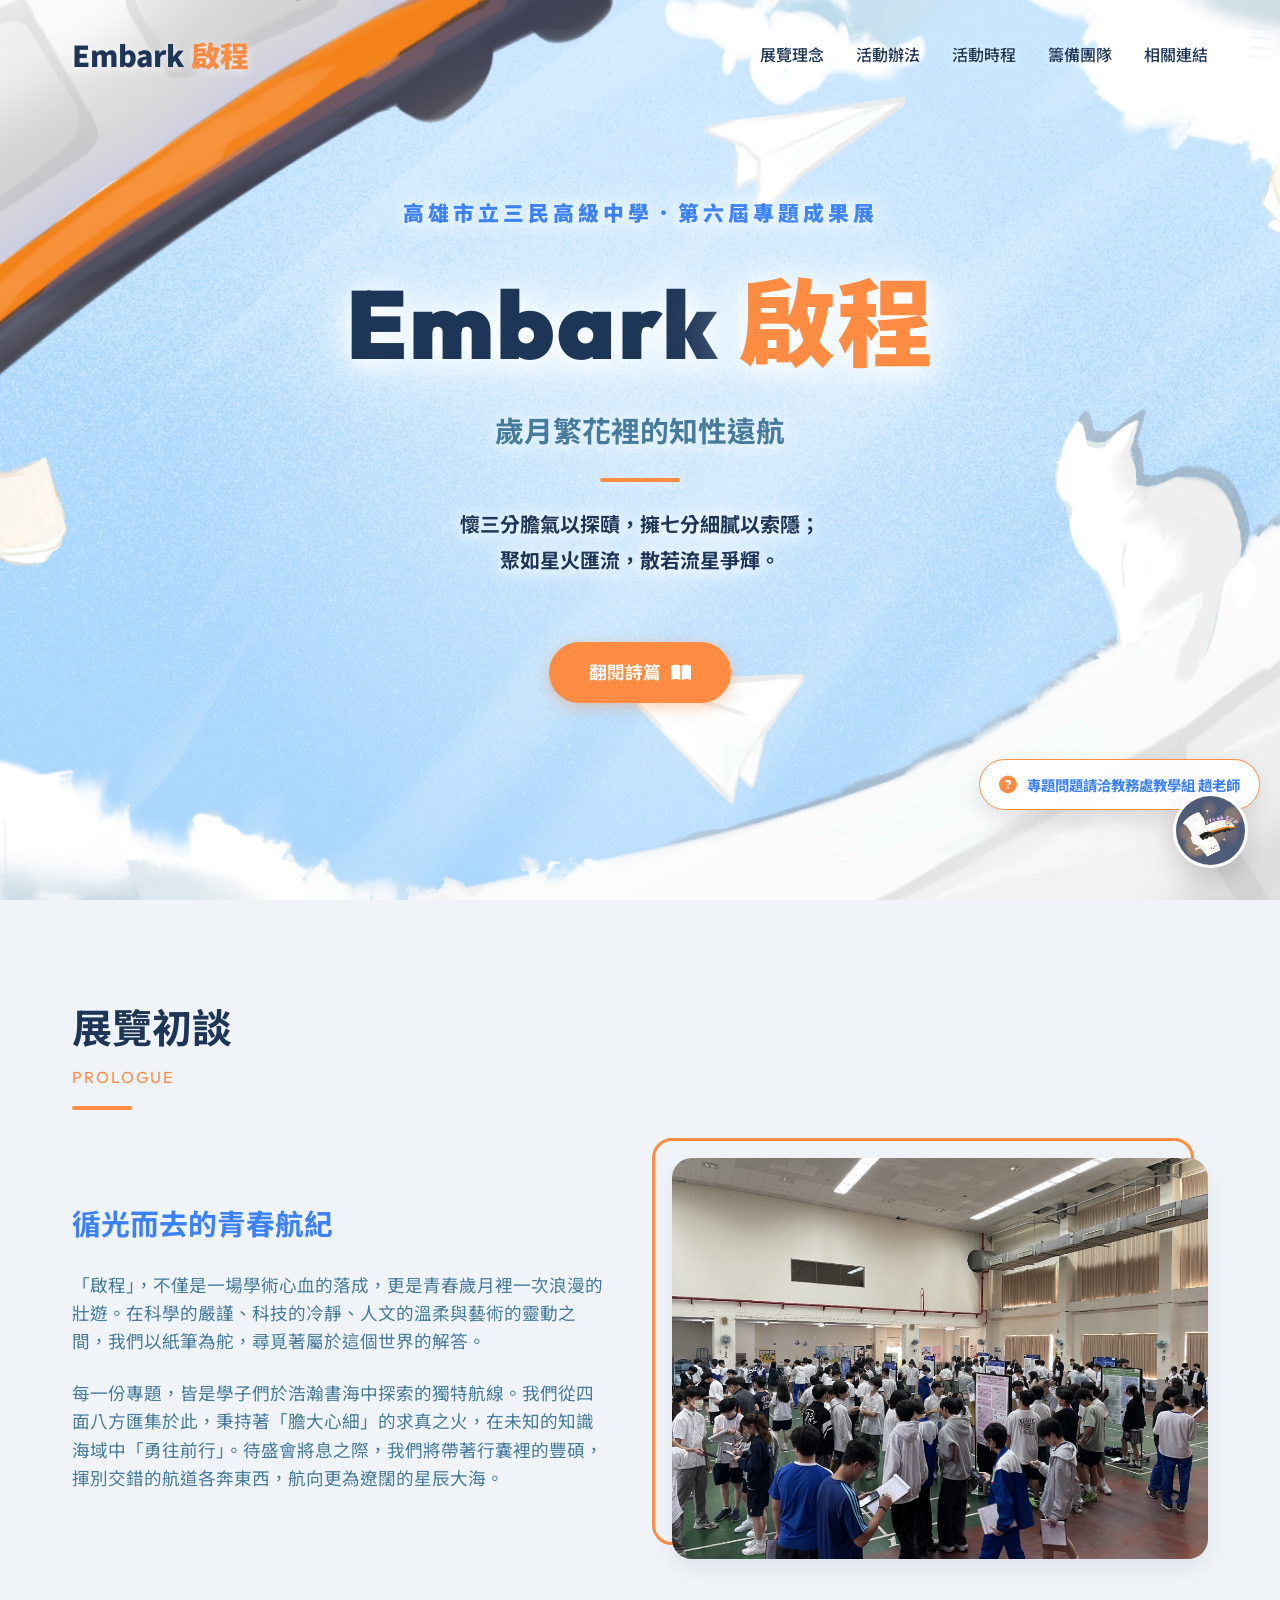
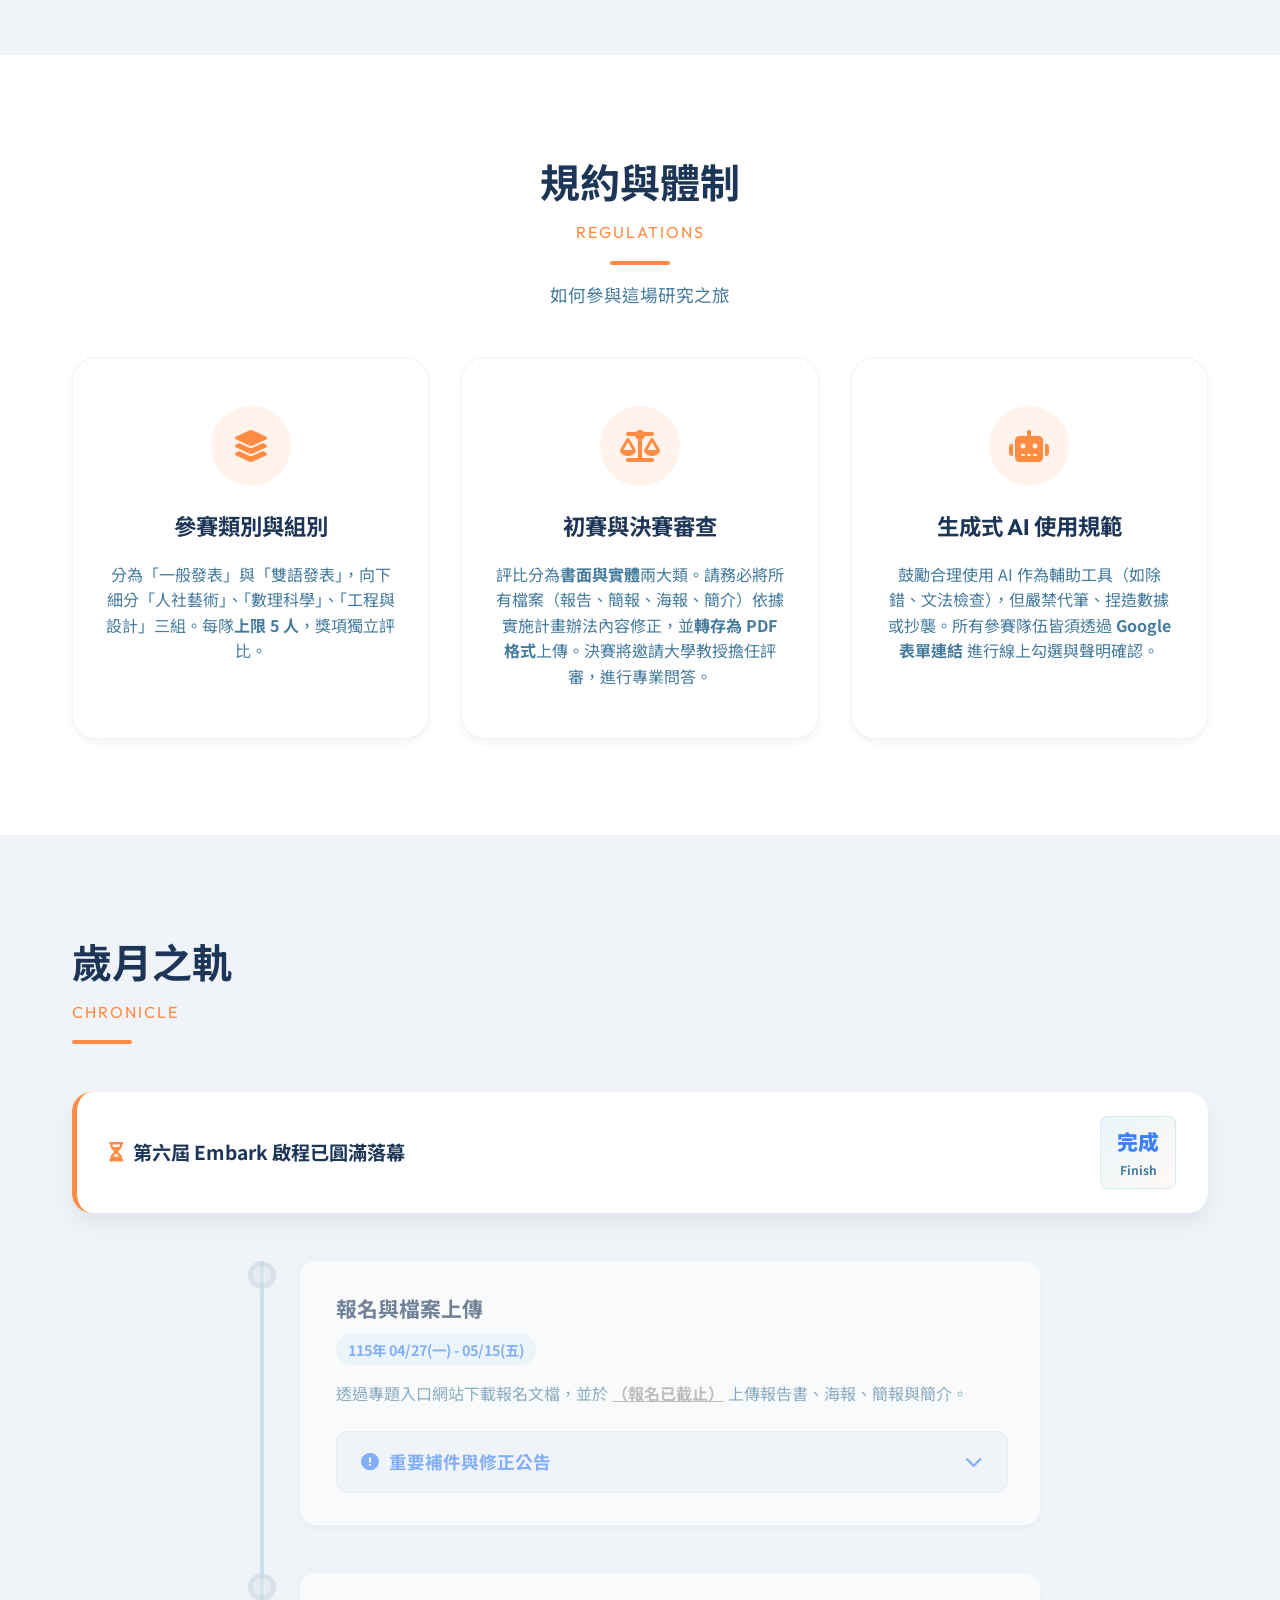
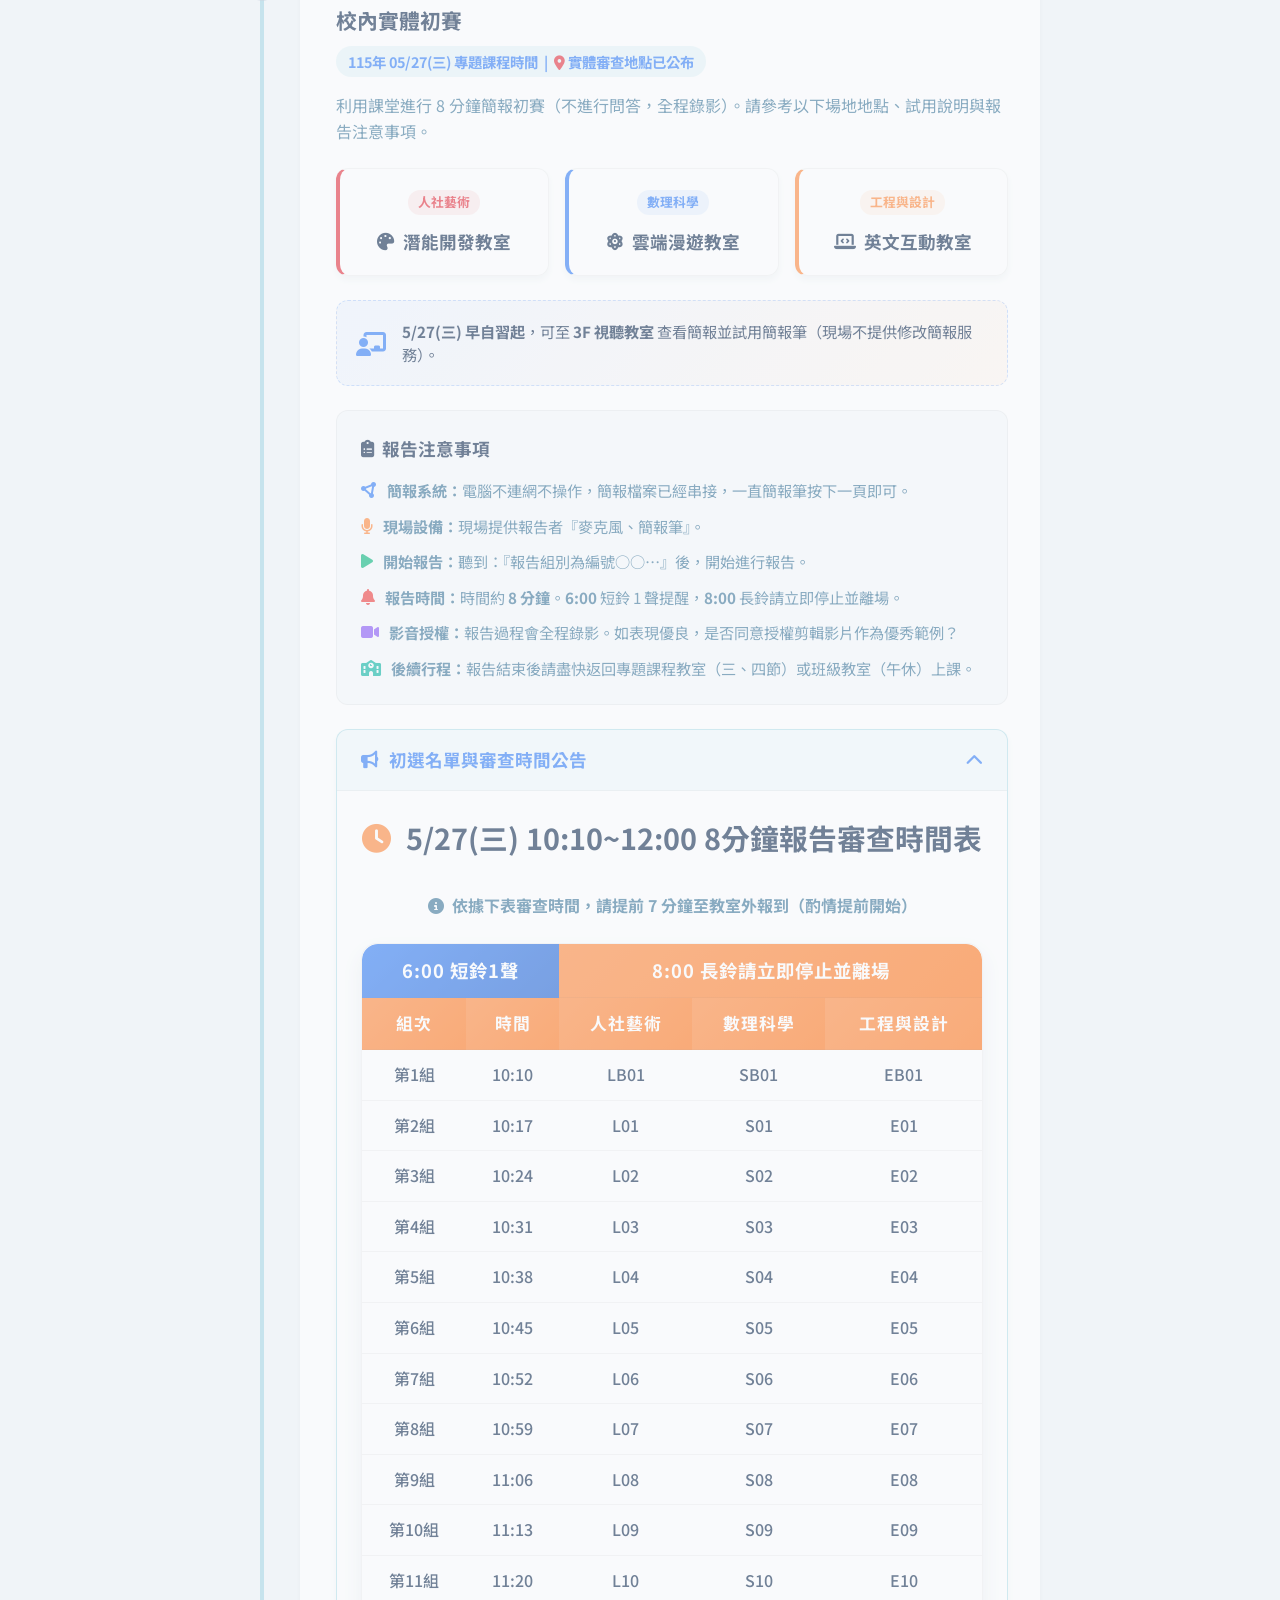
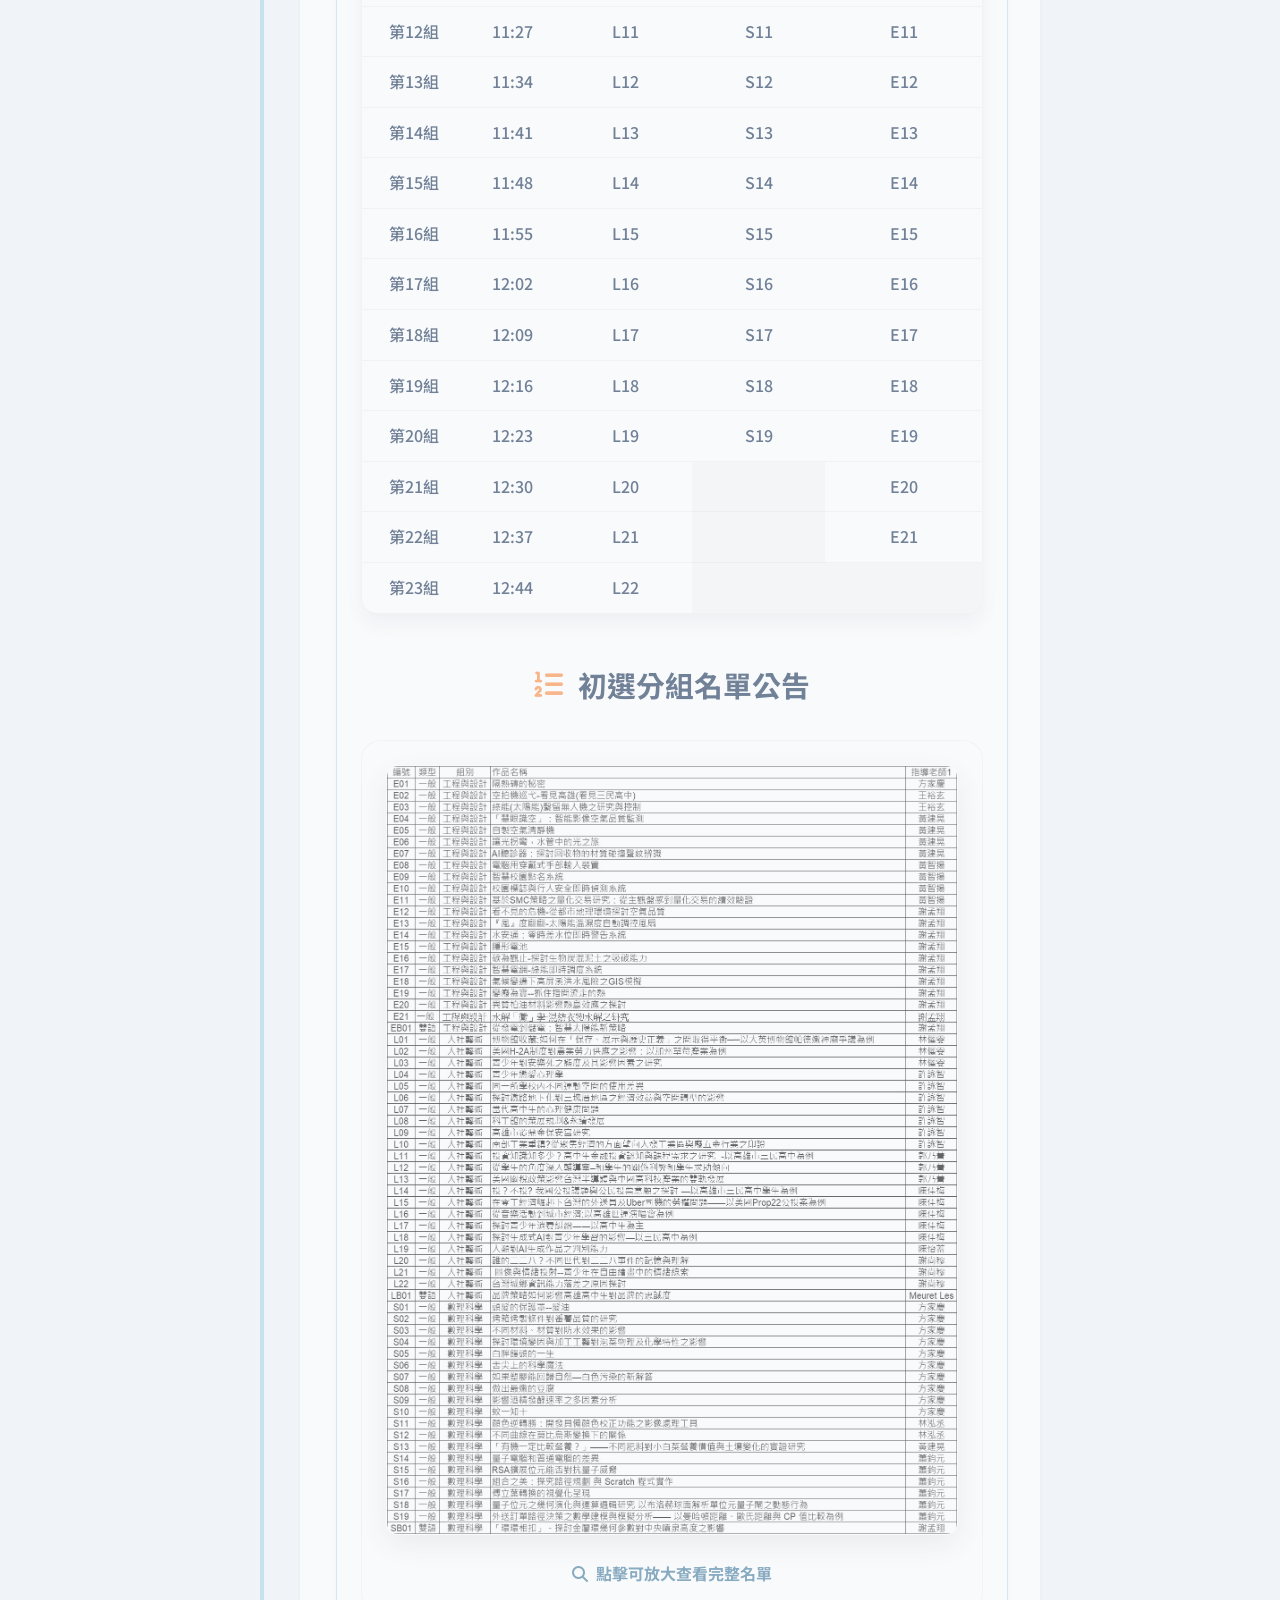
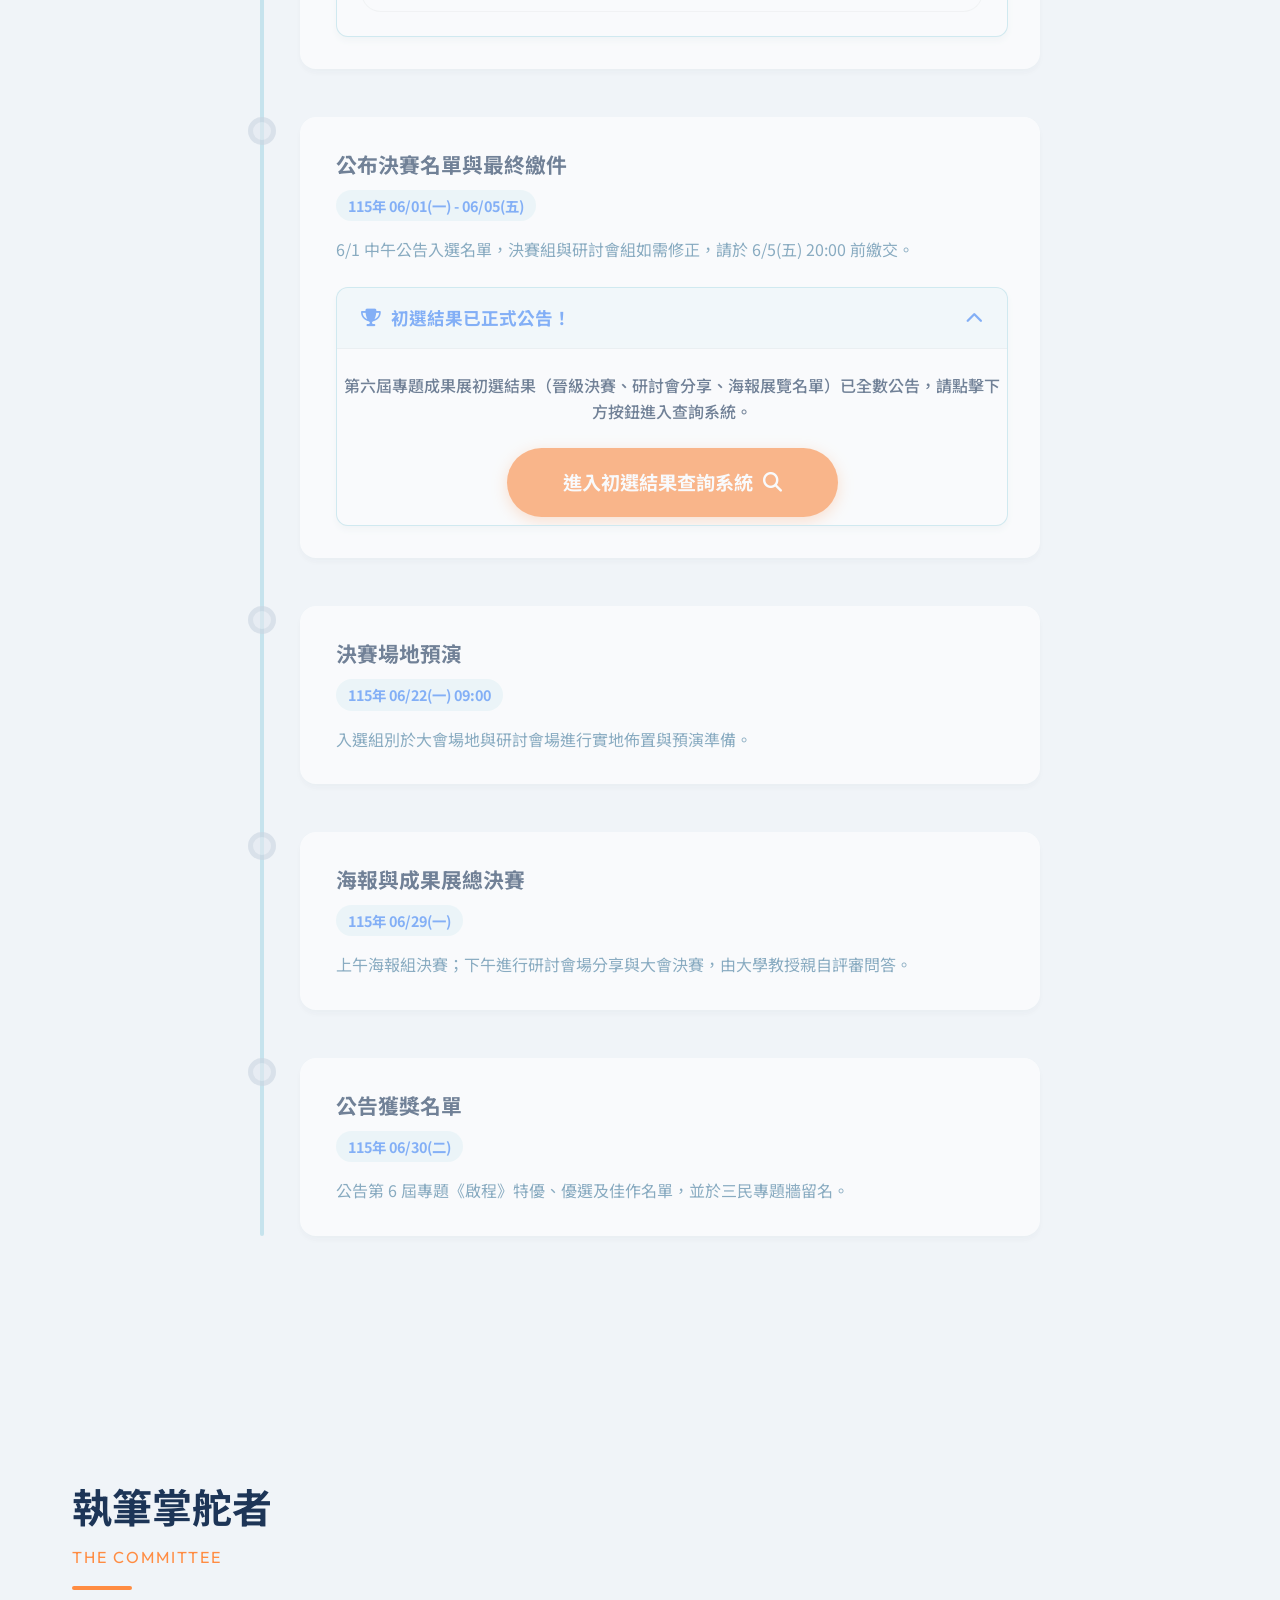
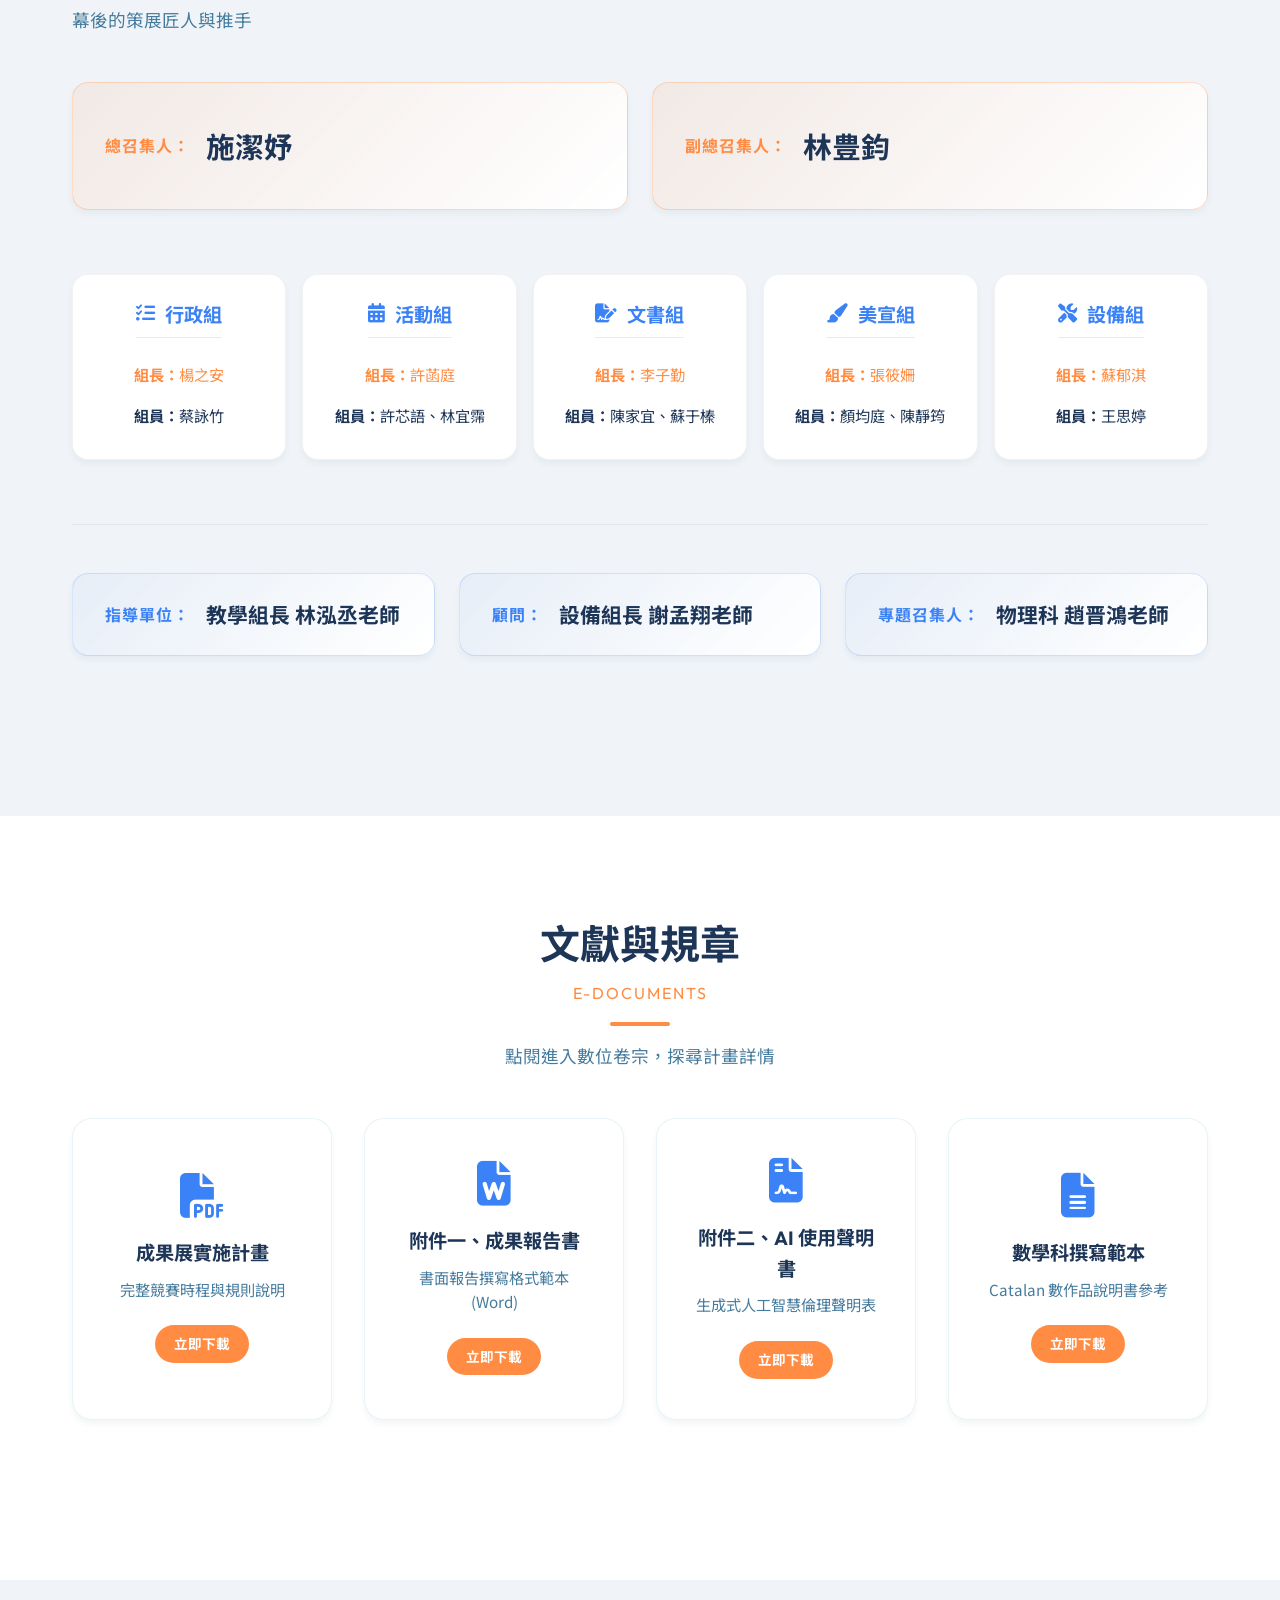
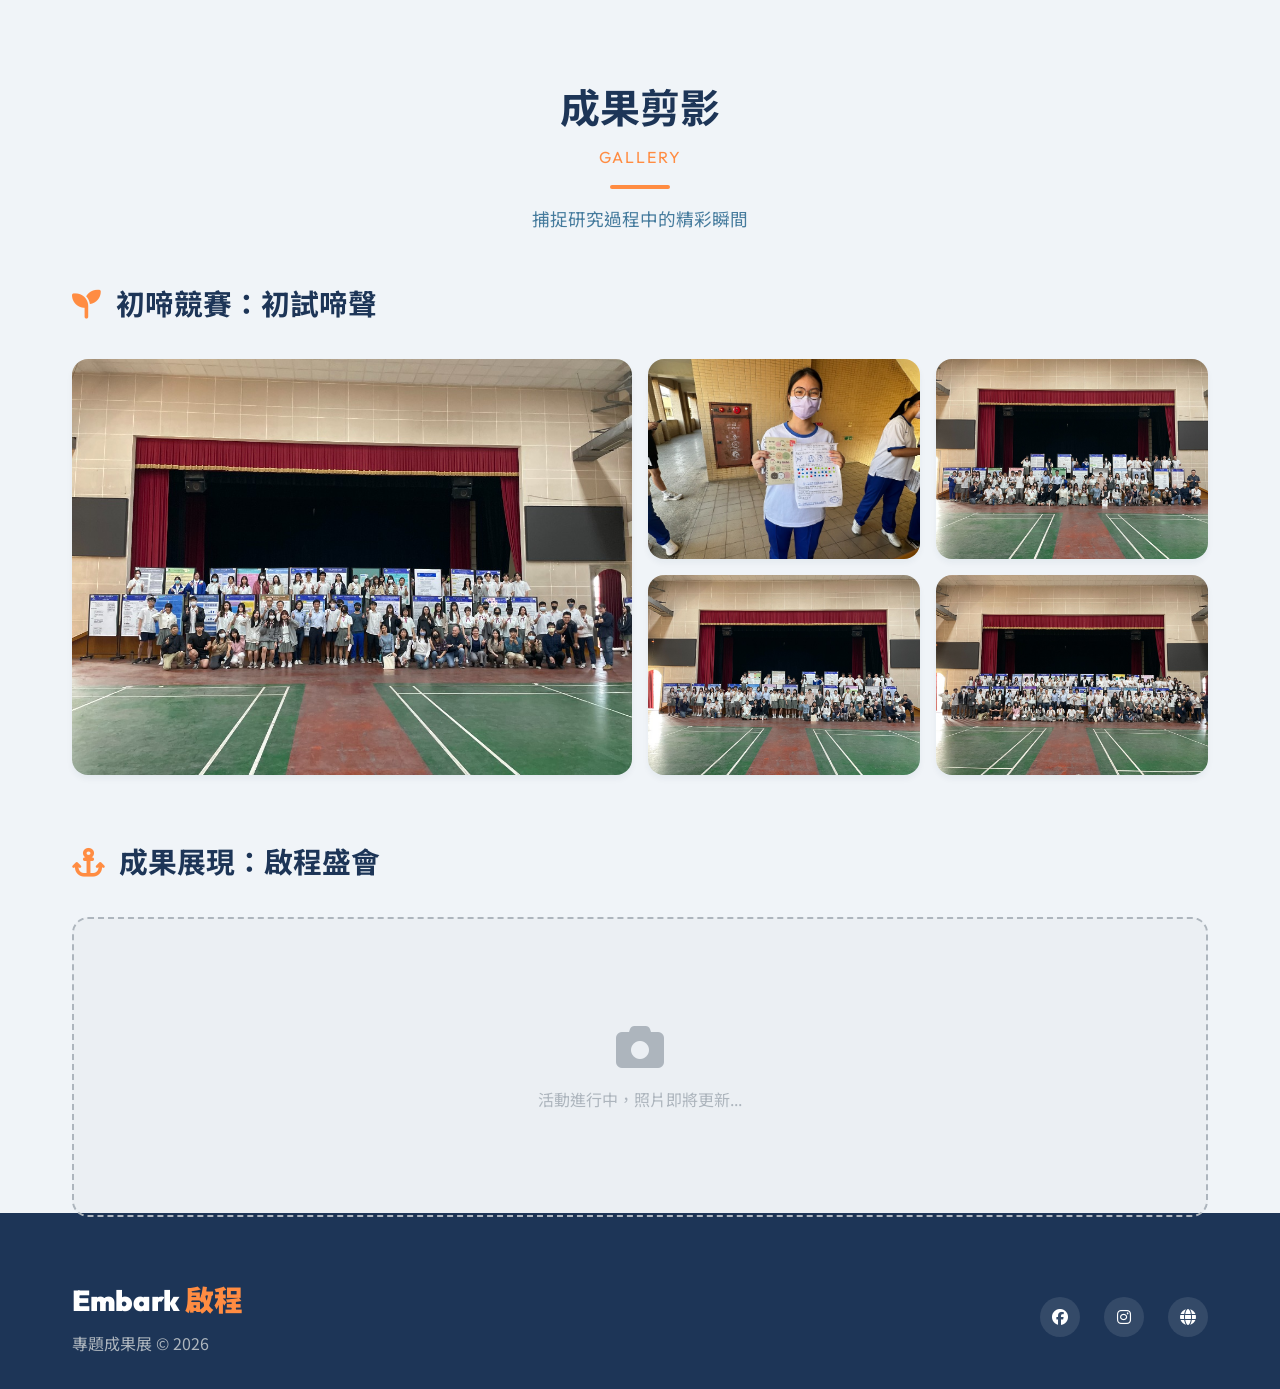
==== commit 20b47ba2: "Update finals and seminar presentation times to 8 minutes, reminder to 6:30, and Q&A to 5 minutes" ====
--- a/index.html
+++ b/index.html
@@ -187,7 +187,7 @@
                     <div class="timeline-content">
                         <h4>校內實體初賽</h4>
                         <span class="time">115年 05/27(三) 專題課程時間 &nbsp;|&nbsp; <i class="fas fa-map-marker-alt" style="color: #e63946;"></i> 實體審查地點已公布</span>
-                        <p>利用課堂進行 5 分鐘簡報初賽（不進行問答，全程錄影）。請參考以下場地地點、試用說明與報告注意事項。</p>
+                        <p>利用課堂進行 8 分鐘簡報初賽（不進行問答，全程錄影）。請參考以下場地地點、試用說明與報告注意事項。</p>
 
                         <!-- Onsite preliminary round locations -->
                         <div class="prelim-locations-grid">
@@ -231,7 +231,7 @@
                                 </li>
                                 <li>
                                     <i class="fas fa-bell icon-red"></i>
-                                    <span><strong>報告時間：</strong>時間約 <strong>5 分鐘</strong>。<strong>4:30</strong> 短鈴 1 聲提醒，<strong>5:30</strong> 長鈴請立即停止並離場。</span>
+                                    <span><strong>報告時間：</strong>時間約 <strong>8 分鐘</strong>。<strong>6:00</strong> 短鈴 1 聲提醒，<strong>8:00</strong> 長鈴請立即停止並離場。</span>
                                 </li>
                                 <li>
                                     <i class="fas fa-video icon-purple"></i>
@@ -247,14 +247,14 @@
                         <details class="timeline-details" open id="selection-details">
                             <summary><i class="fas fa-bullhorn"></i> 初選名單與審查時間公告</summary>
                             <div class="details-content">
-                                <div class="gallery-sub-title" style="justify-content: center;"><i class="fas fa-clock"></i> 5/27(三) 10:10~12:00 5分鐘報告審查時間表</div>
+                                <div class="gallery-sub-title" style="justify-content: center;"><i class="fas fa-clock"></i> 5/27(三) 10:10~12:00 8分鐘報告審查時間表</div>
                                 <p class="img-caption" style="margin-bottom: 1.5rem; color: var(--text-light);"><i class="fas fa-info-circle"></i> 依據下表審查時間，請提前 7 分鐘至教室外報到（酌情提前開始）</p>
                                 <div class="review-table-container">
                                     <table class="review-table">
                                         <thead>
                                             <tr>
-                                                <th colspan="2" style="background: linear-gradient(135deg, var(--secondary-color), #2A69D4);">4:30 短鈴1聲</th>
-                                                <th colspan="3">5:30 長鈴請立即停止並離場</th>
+                                                <th colspan="2" style="background: linear-gradient(135deg, var(--secondary-color), #2A69D4);">6:00 短鈴1聲</th>
+                                                <th colspan="3">8:00 長鈴請立即停止並離場</th>
                                             </tr>
                                             <tr>
                                                 <th>組次</th>
--- a/css/style.css
+++ b/css/style.css
@@ -20,12 +20,16 @@
     --shadow-lg: 0 15px 35px rgba(29, 53, 87, 0.1);
 }
 
+html, body {
+    overflow-x: hidden;
+    width: 100%;
+}
+
 body {
     font-family: 'Noto Sans TC', sans-serif;
     color: var(--text-main);
     background-color: var(--bg-color);
     line-height: 1.6;
-    overflow-x: hidden;
     scroll-behavior: smooth;
 }
 
@@ -1702,3 +1706,77 @@
 .status-table-img, .group-list-img, .gallery-item img, .about-image img {
     cursor: zoom-in;
 }
+
+/* Mobile Layout Responsiveness & Overflow Fixes */
+@media (max-width: 1200px) {
+    .members-grid {
+        grid-template-columns: repeat(3, 1fr) !important;
+    }
+}
+
+@media (max-width: 768px) {
+    /* Prevent body stretching */
+    html, body {
+        overflow-x: hidden;
+        width: 100%;
+    }
+
+    /* Container padding adjustment */
+    .container {
+        padding: 0 1.2rem;
+    }
+
+    /* Members Grid styling */
+    .members-grid {
+        grid-template-columns: repeat(2, 1fr) !important;
+    }
+
+    /* Timeline spacing adjustments to save space on mobile */
+    .timeline::before {
+        left: 15px;
+    }
+    .timeline-item {
+        padding-left: 45px;
+        margin-bottom: 2rem;
+    }
+    .timeline-dot {
+        left: 5px;
+        width: 24px;
+        height: 24px;
+        border-width: 4px;
+    }
+    .timeline-details .details-content {
+        padding: 1rem 0.8rem;
+    }
+
+    /* Table horizontal scrolling fixes */
+    .review-table-container {
+        overflow-x: auto;
+        -webkit-overflow-scrolling: touch;
+        width: 100%;
+        max-width: 100%;
+    }
+    .review-table th, .review-table td {
+        padding: 8px 10px;
+        font-size: 0.85rem;
+    }
+}
+
+@media (max-width: 576px) {
+    .members-grid {
+        grid-template-columns: 1fr !important;
+    }
+    .timeline-item {
+        padding-left: 35px;
+    }
+    .timeline::before {
+        left: 10px;
+    }
+    .timeline-dot {
+        left: 0;
+    }
+    .review-table th, .review-table td {
+        padding: 6px 8px;
+        font-size: 0.8rem;
+    }
+}
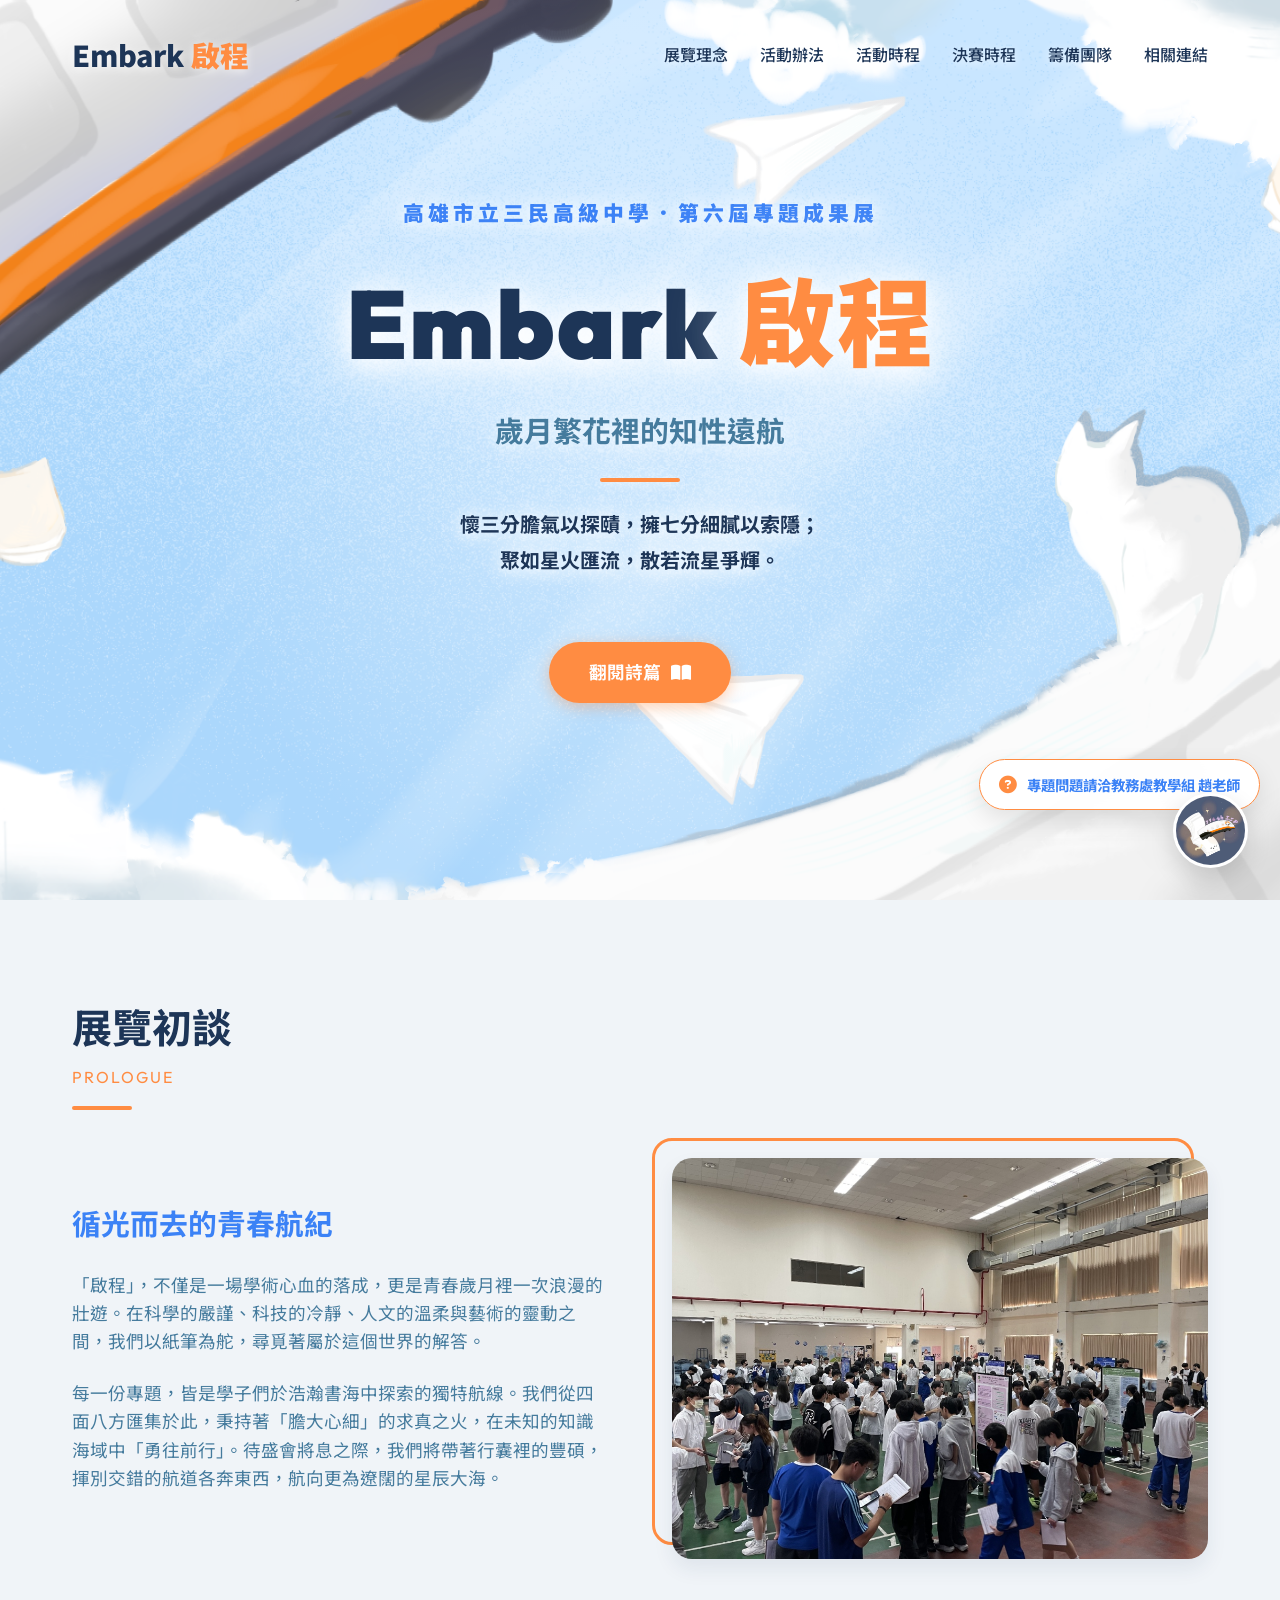
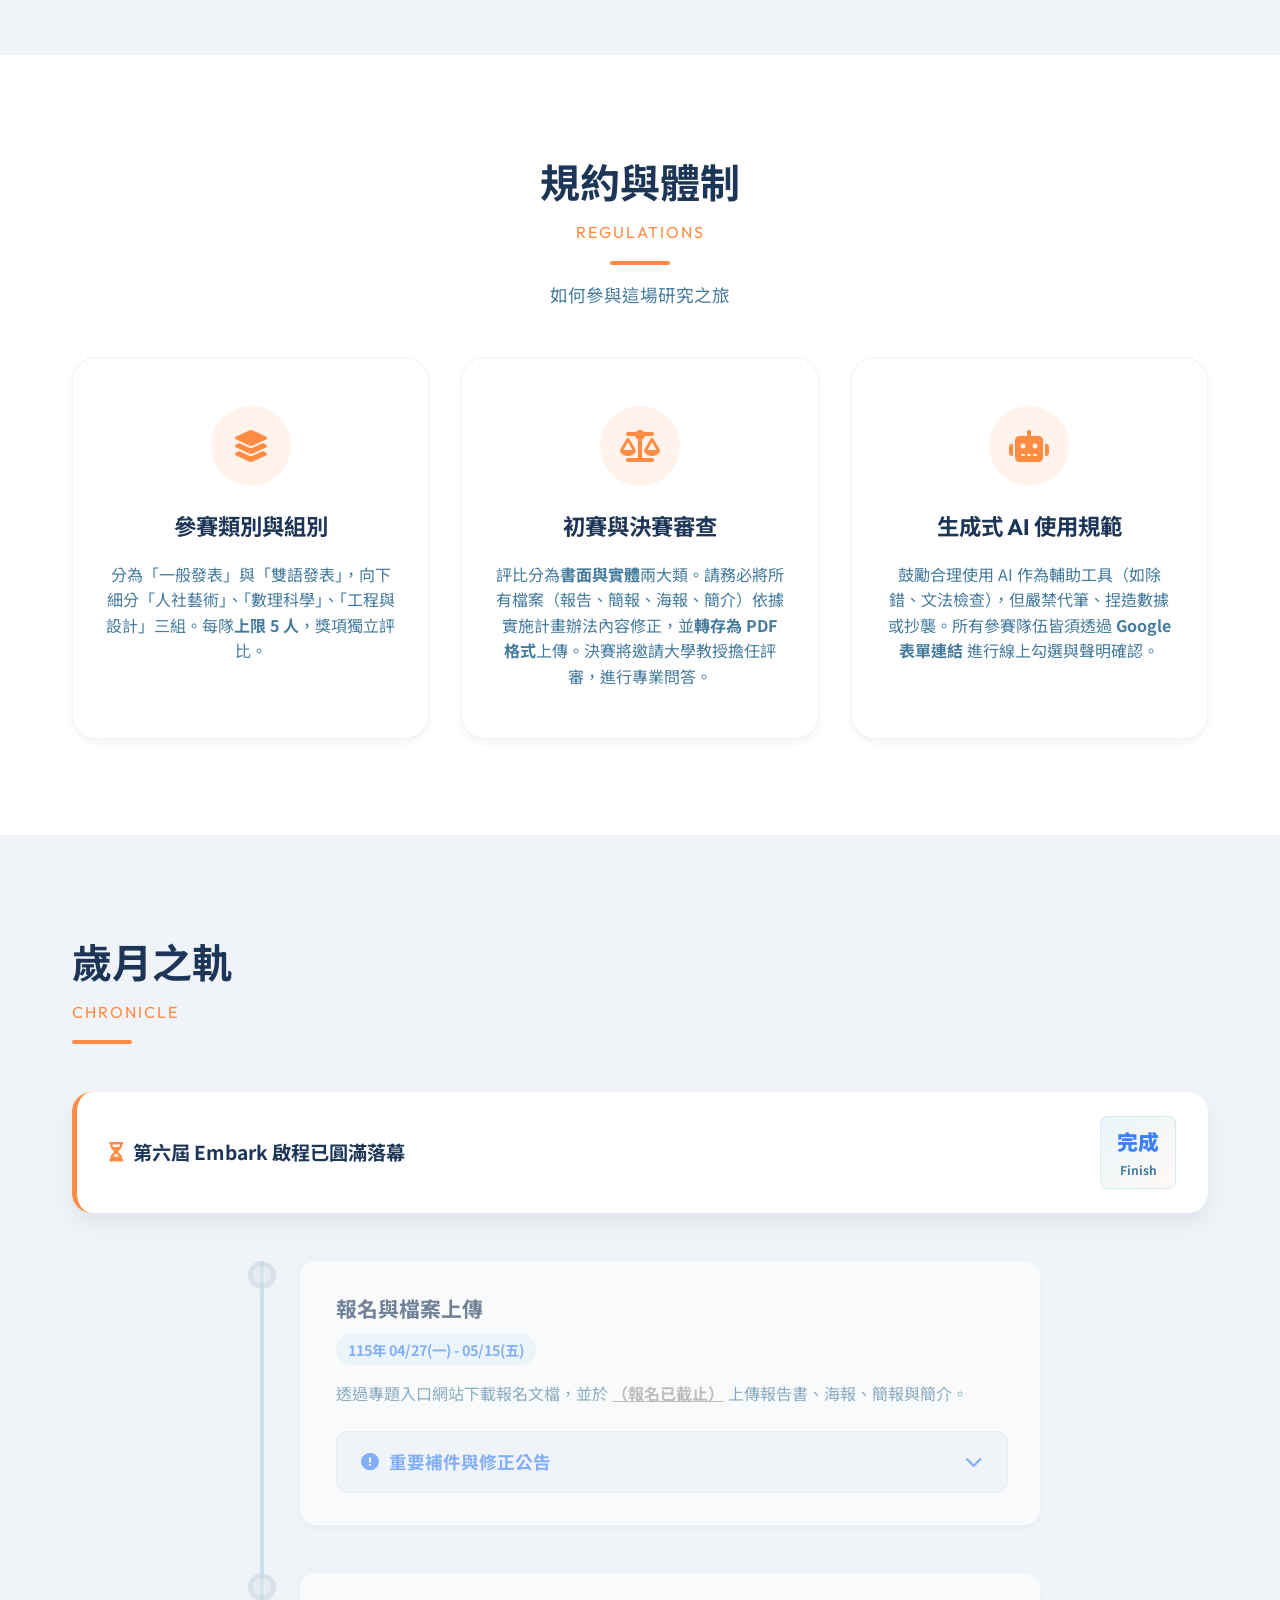
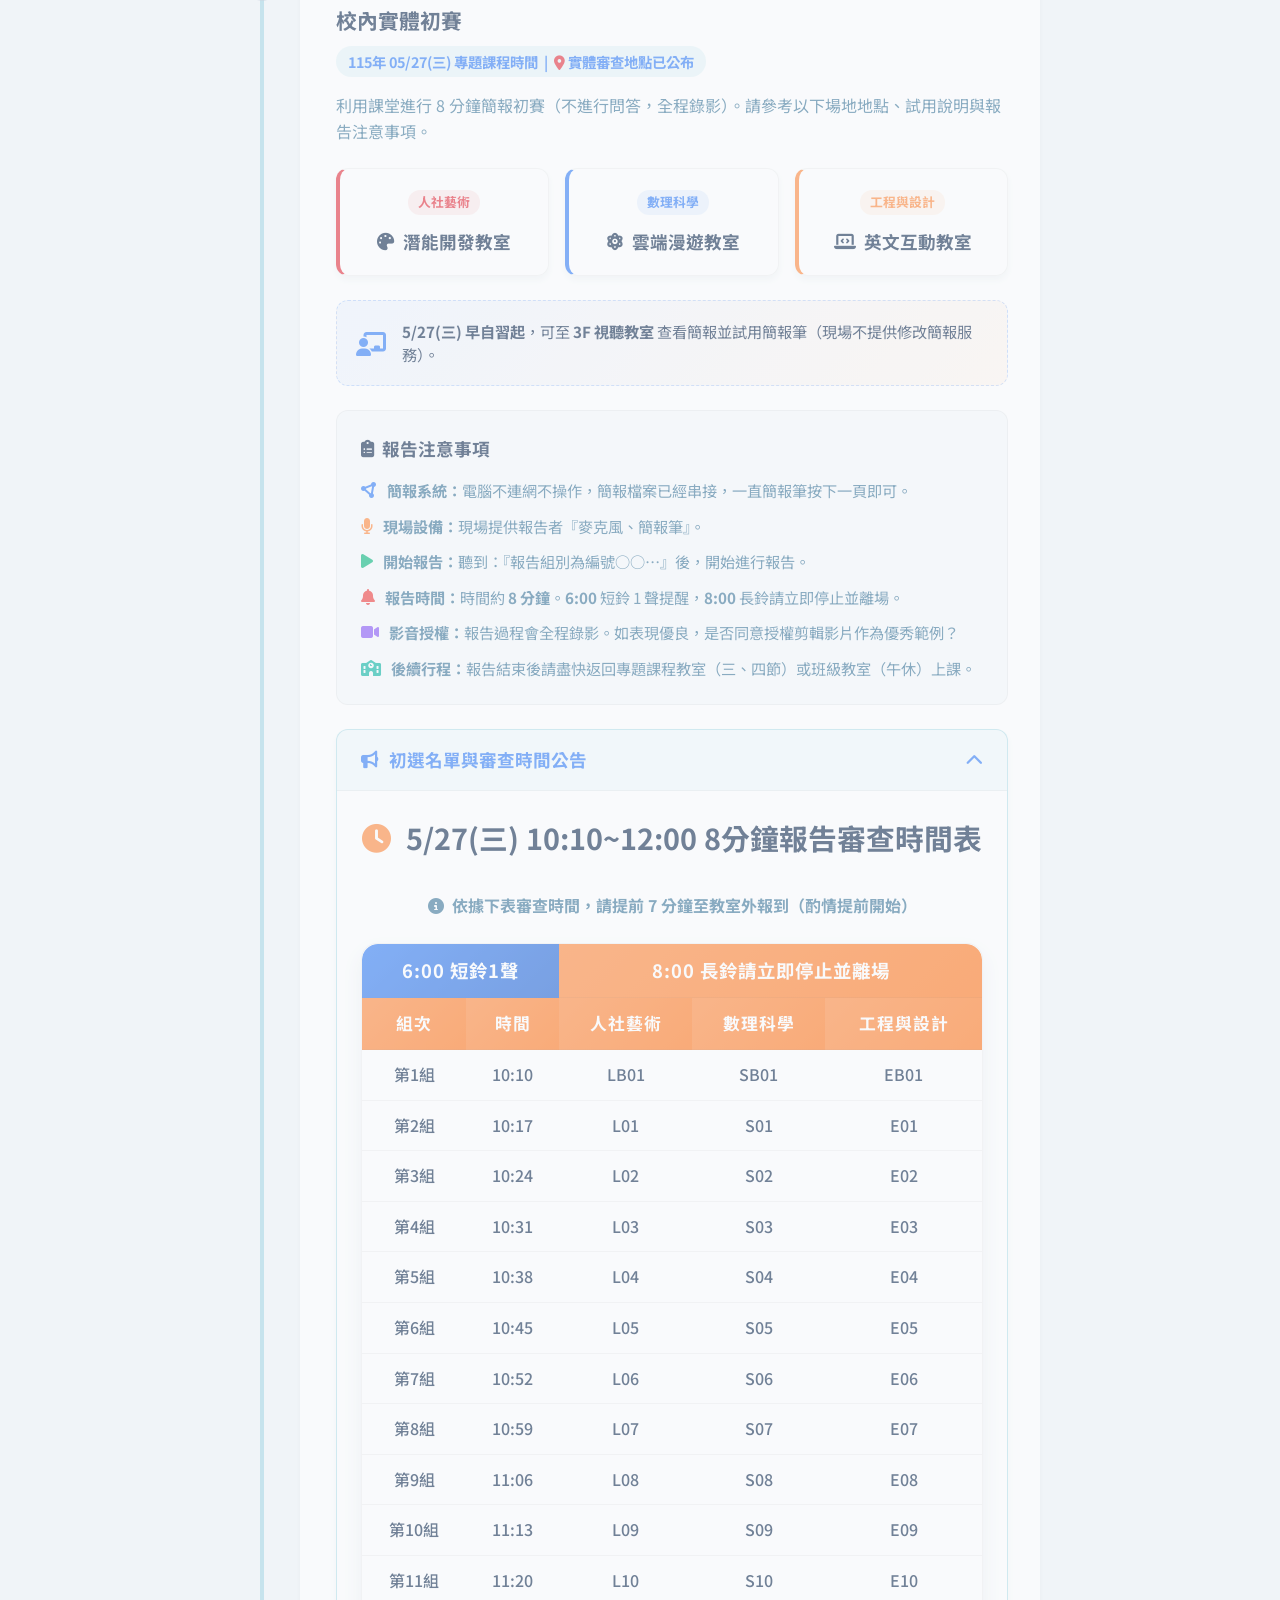
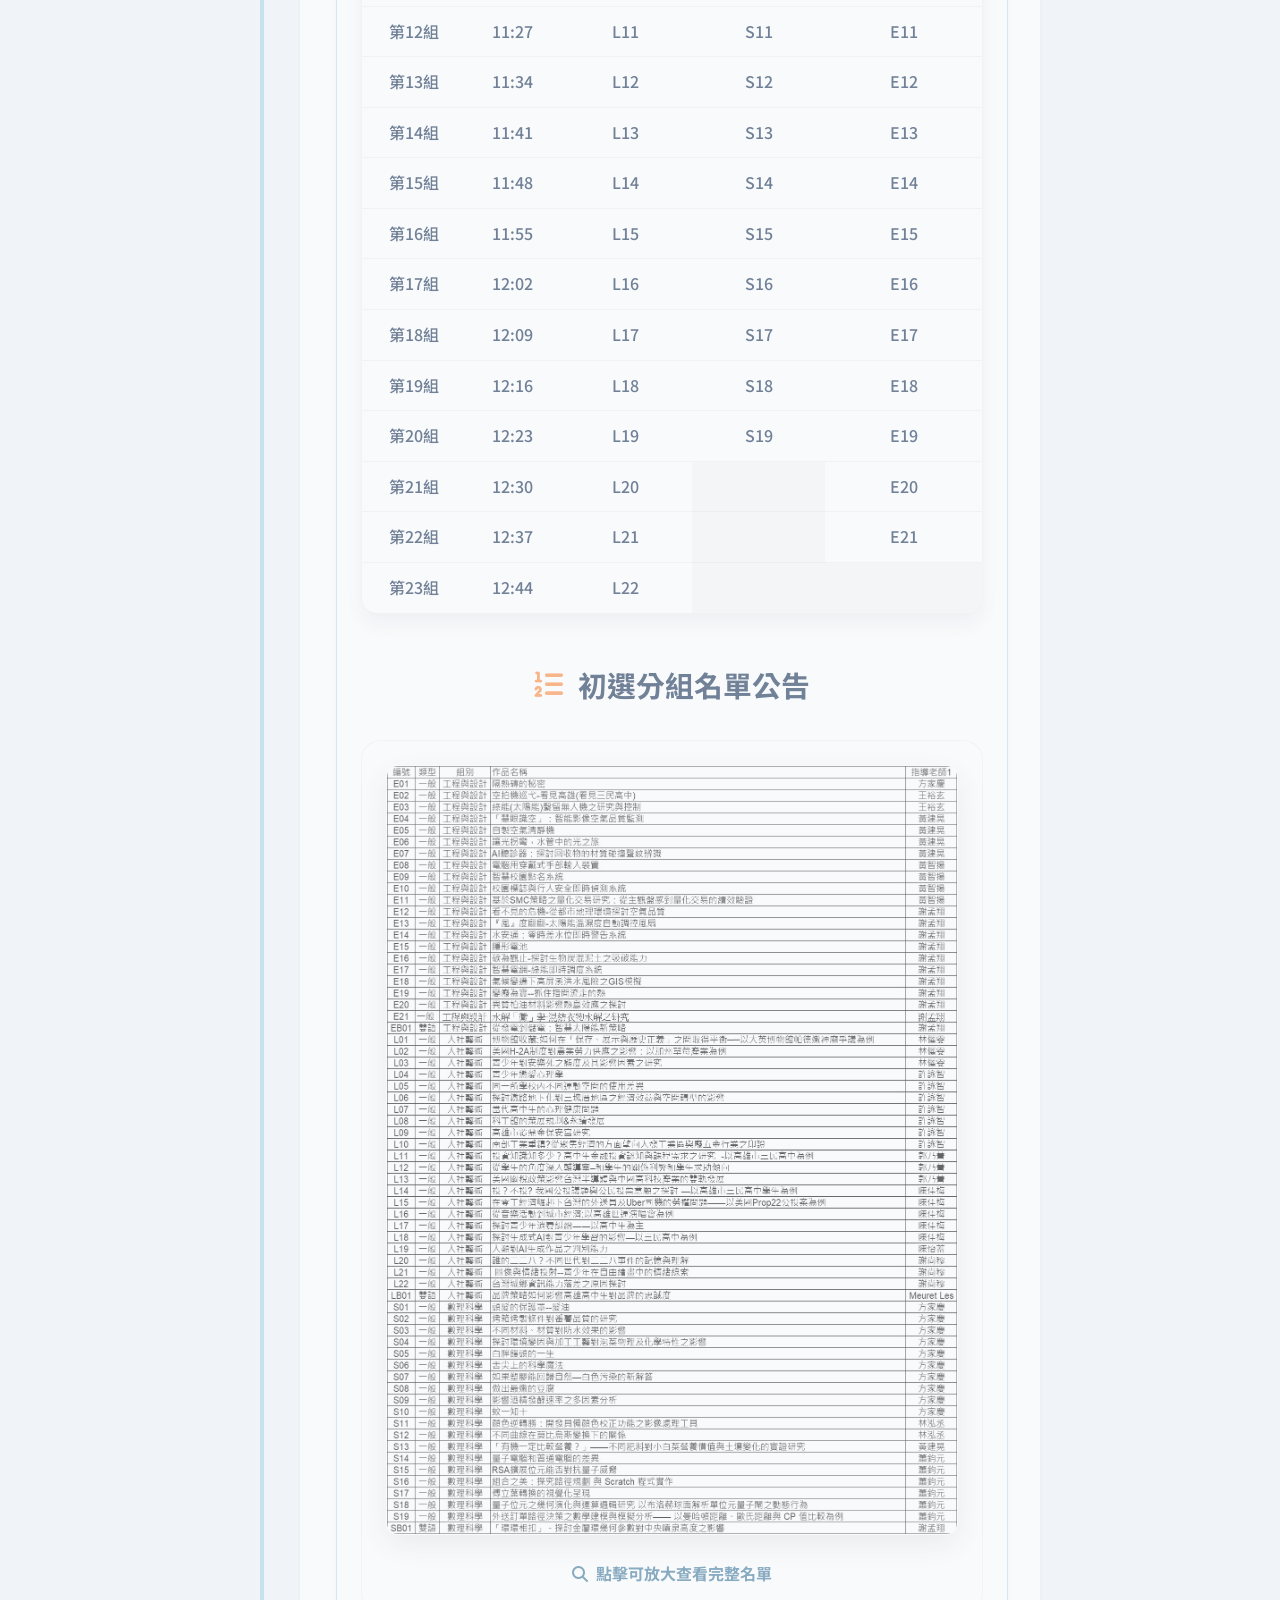
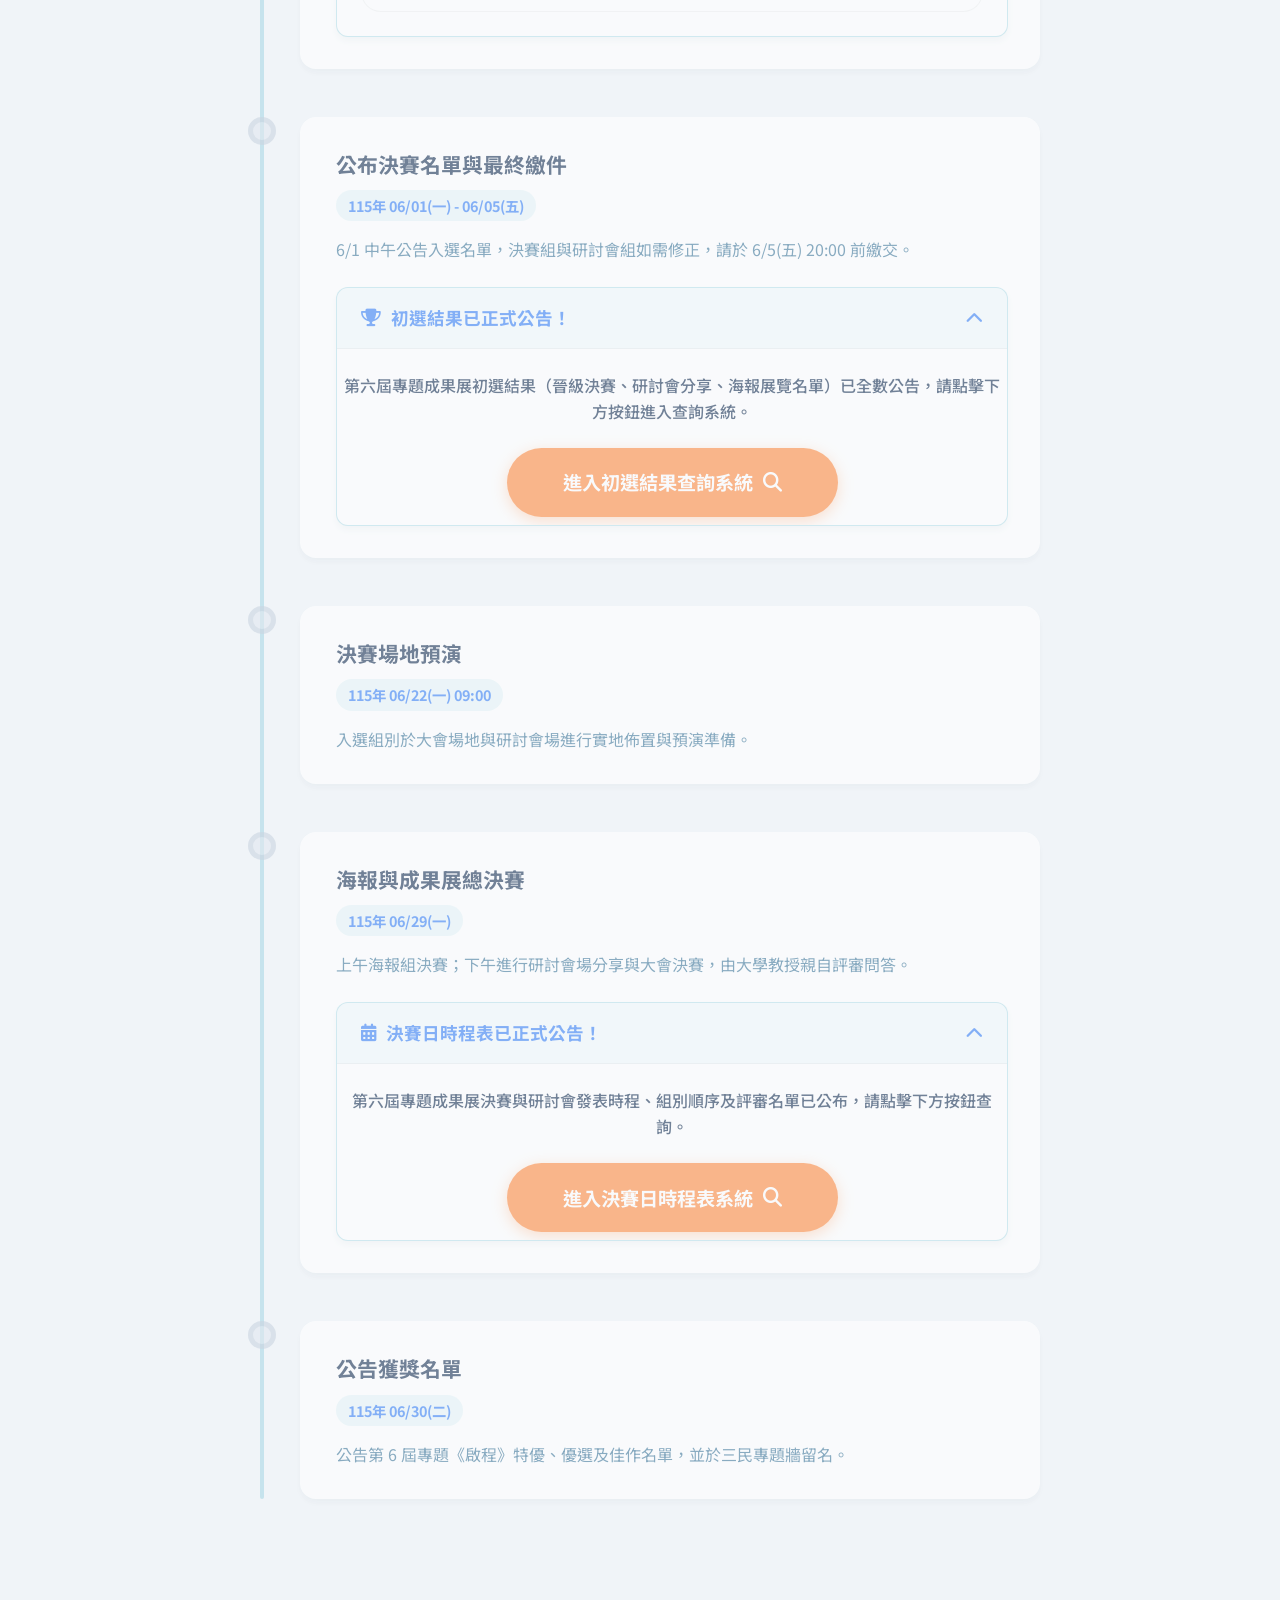
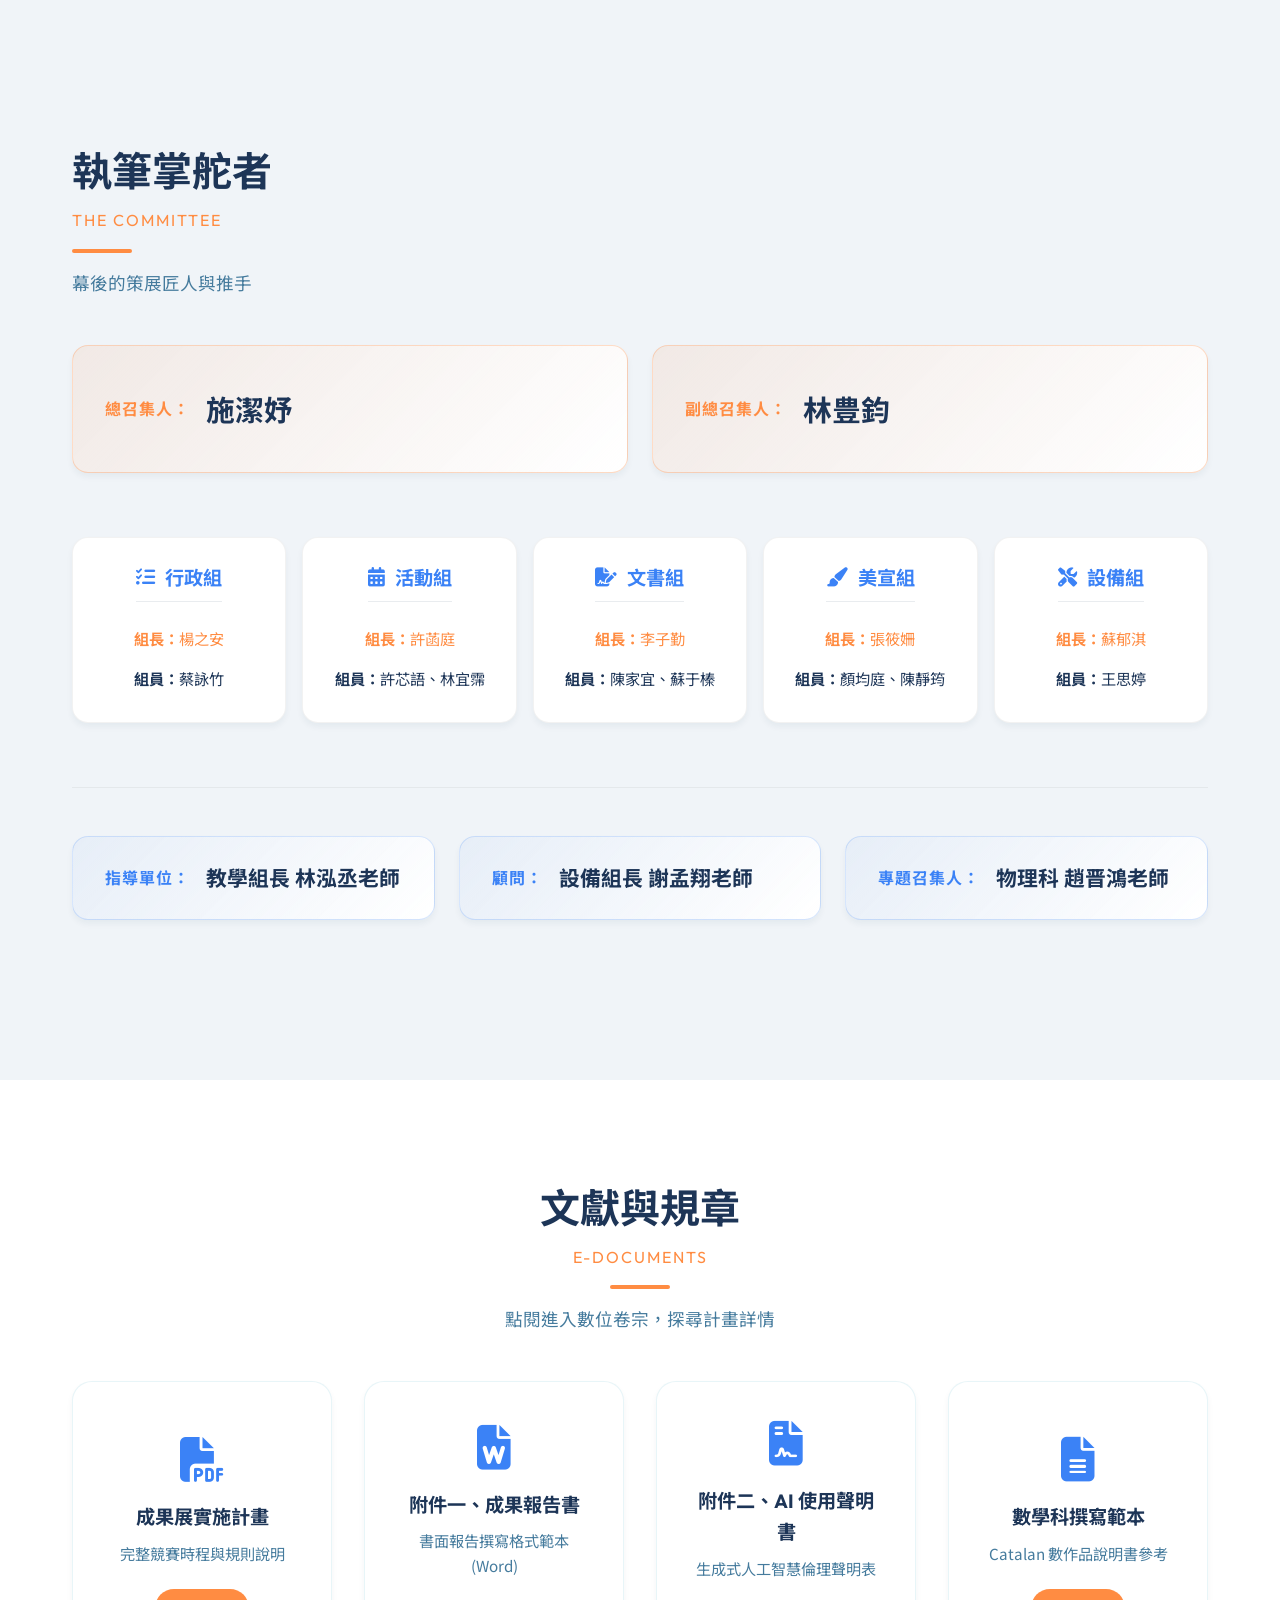
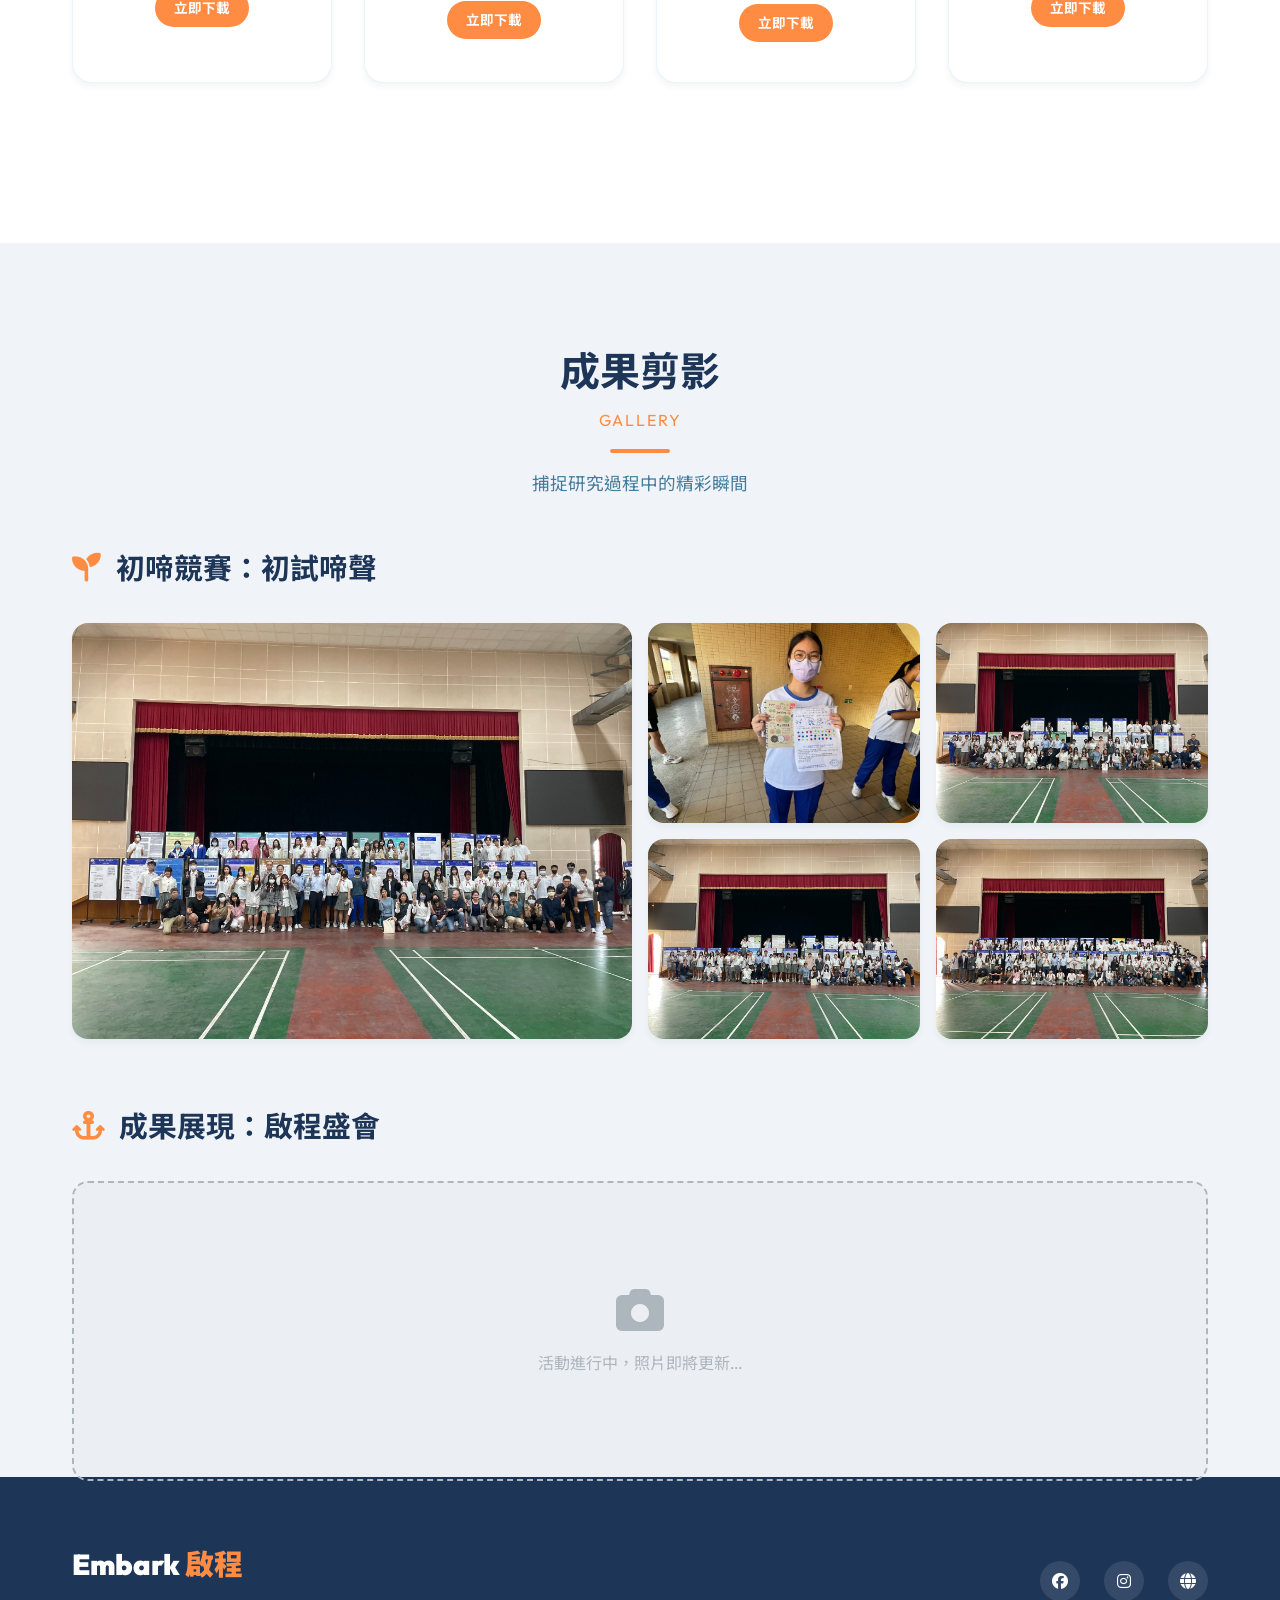
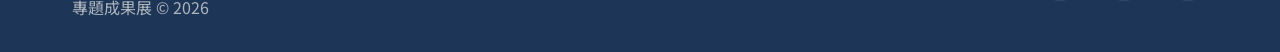
==== commit a37527e9: "feat: add link to finals.html in index.html" ====
--- a/index.html
+++ b/index.html
@@ -23,6 +23,7 @@
                 <li><a href="#about">展覽理念</a></li>
                 <li><a href="#methods">活動辦法</a></li>
                 <li><a href="#schedule">活動時程</a></li>
+                <li><a href="finals.html">決賽時程</a></li>
                 <li><a href="#team">籌備團隊</a></li>
                 <li><a href="#resources">相關連結</a></li>
             </ul>
@@ -335,6 +336,18 @@
                         <h4>海報與成果展總決賽</h4>
                         <span class="time">115年 06/29(一)</span>
                         <p>上午海報組決賽；下午進行研討會場分享與大會決賽，由大學教授親自評審問答。</p>
+                        
+                        <details class="timeline-details" open id="finals-details">
+                            <summary><i class="fas fa-calendar-alt"></i> 決賽日時程表已正式公告！</summary>
+                            <div class="details-content" style="text-align: center; padding: 1.5rem 0 0.5rem 0;">
+                                <p style="margin-bottom: 1.5rem; color: var(--text-main); font-weight: 500;">
+                                    第六屆專題成果展決賽與研討會發表時程、組別順序及評審名單已公布，請點擊下方按鈕查詢。
+                                </p>
+                                <a href="finals.html" class="btn primary-btn pulse-anim" style="font-size: 1rem; padding: 0.8rem 2rem;">
+                                    進入決賽日時程表系統 <i class="fas fa-search"></i>
+                                </a>
+                            </div>
+                        </details>
                     </div>
                 </div>
                 <div class="timeline-item">
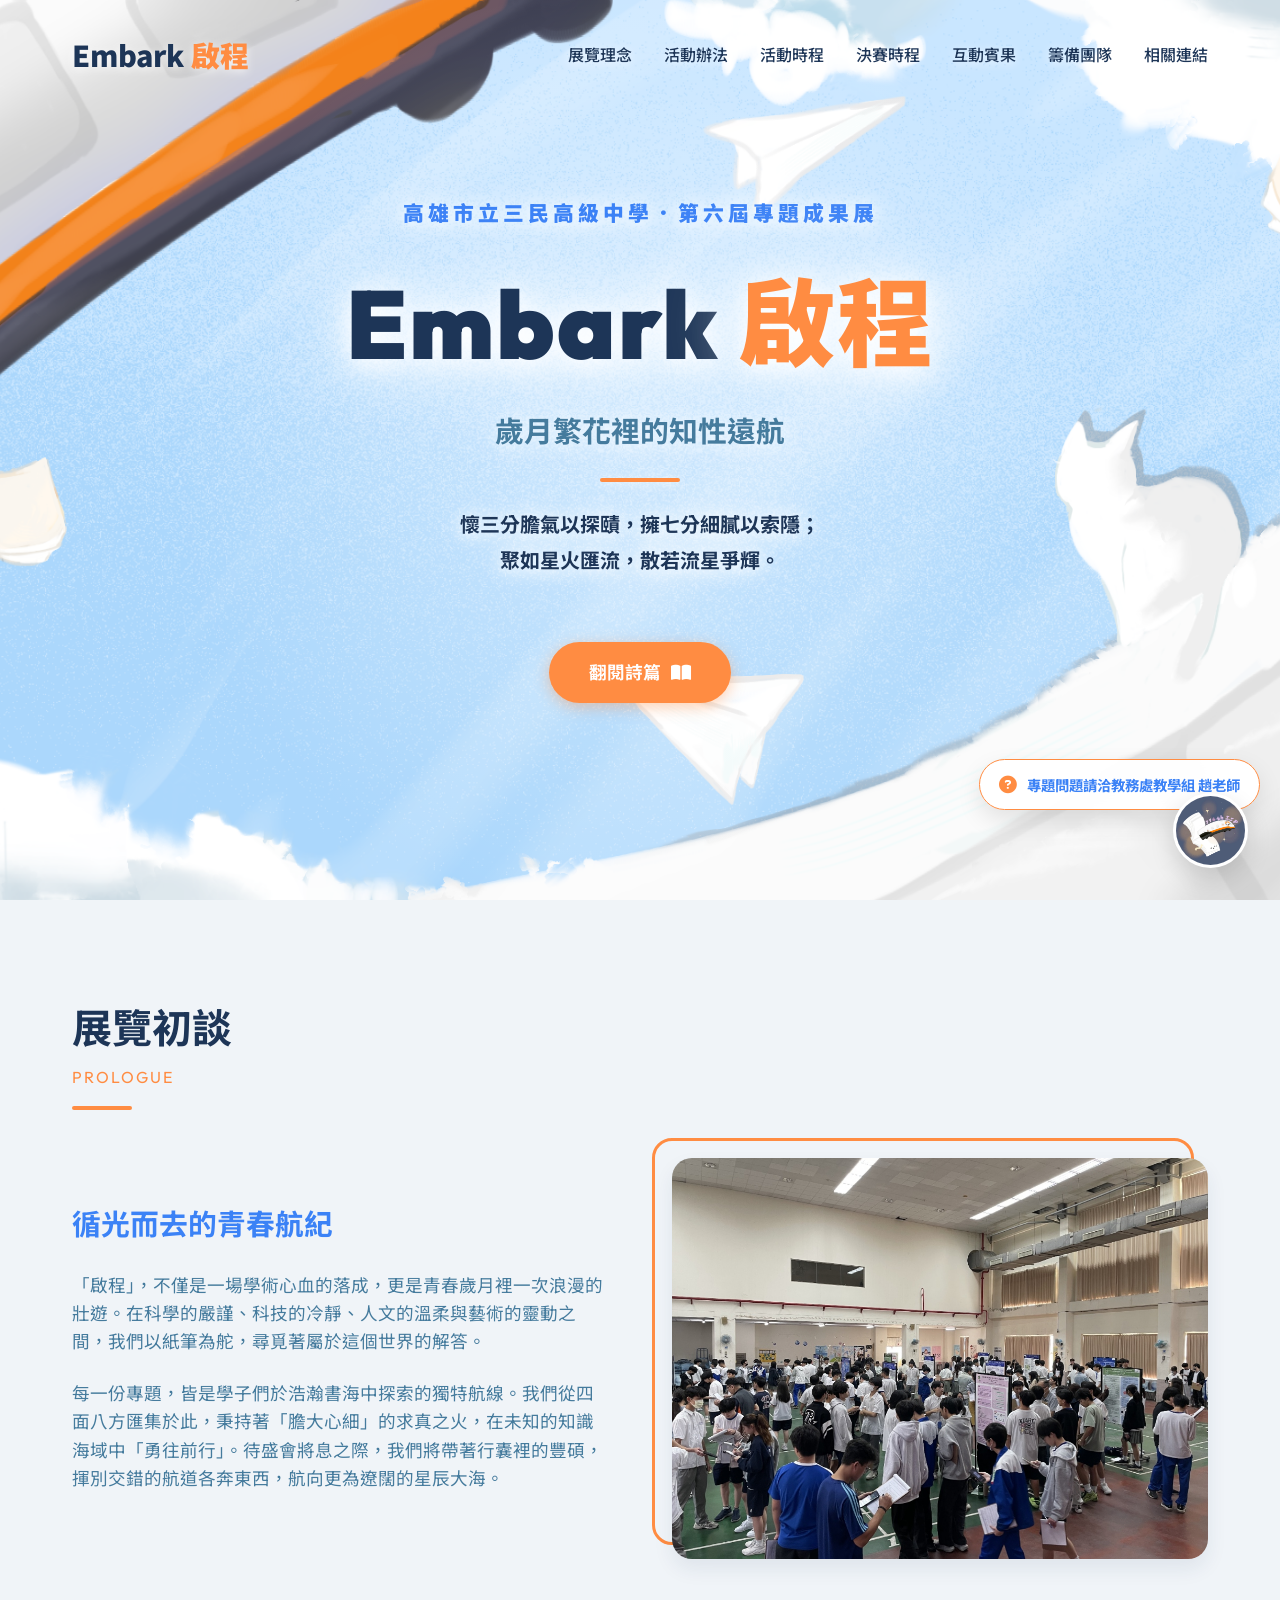
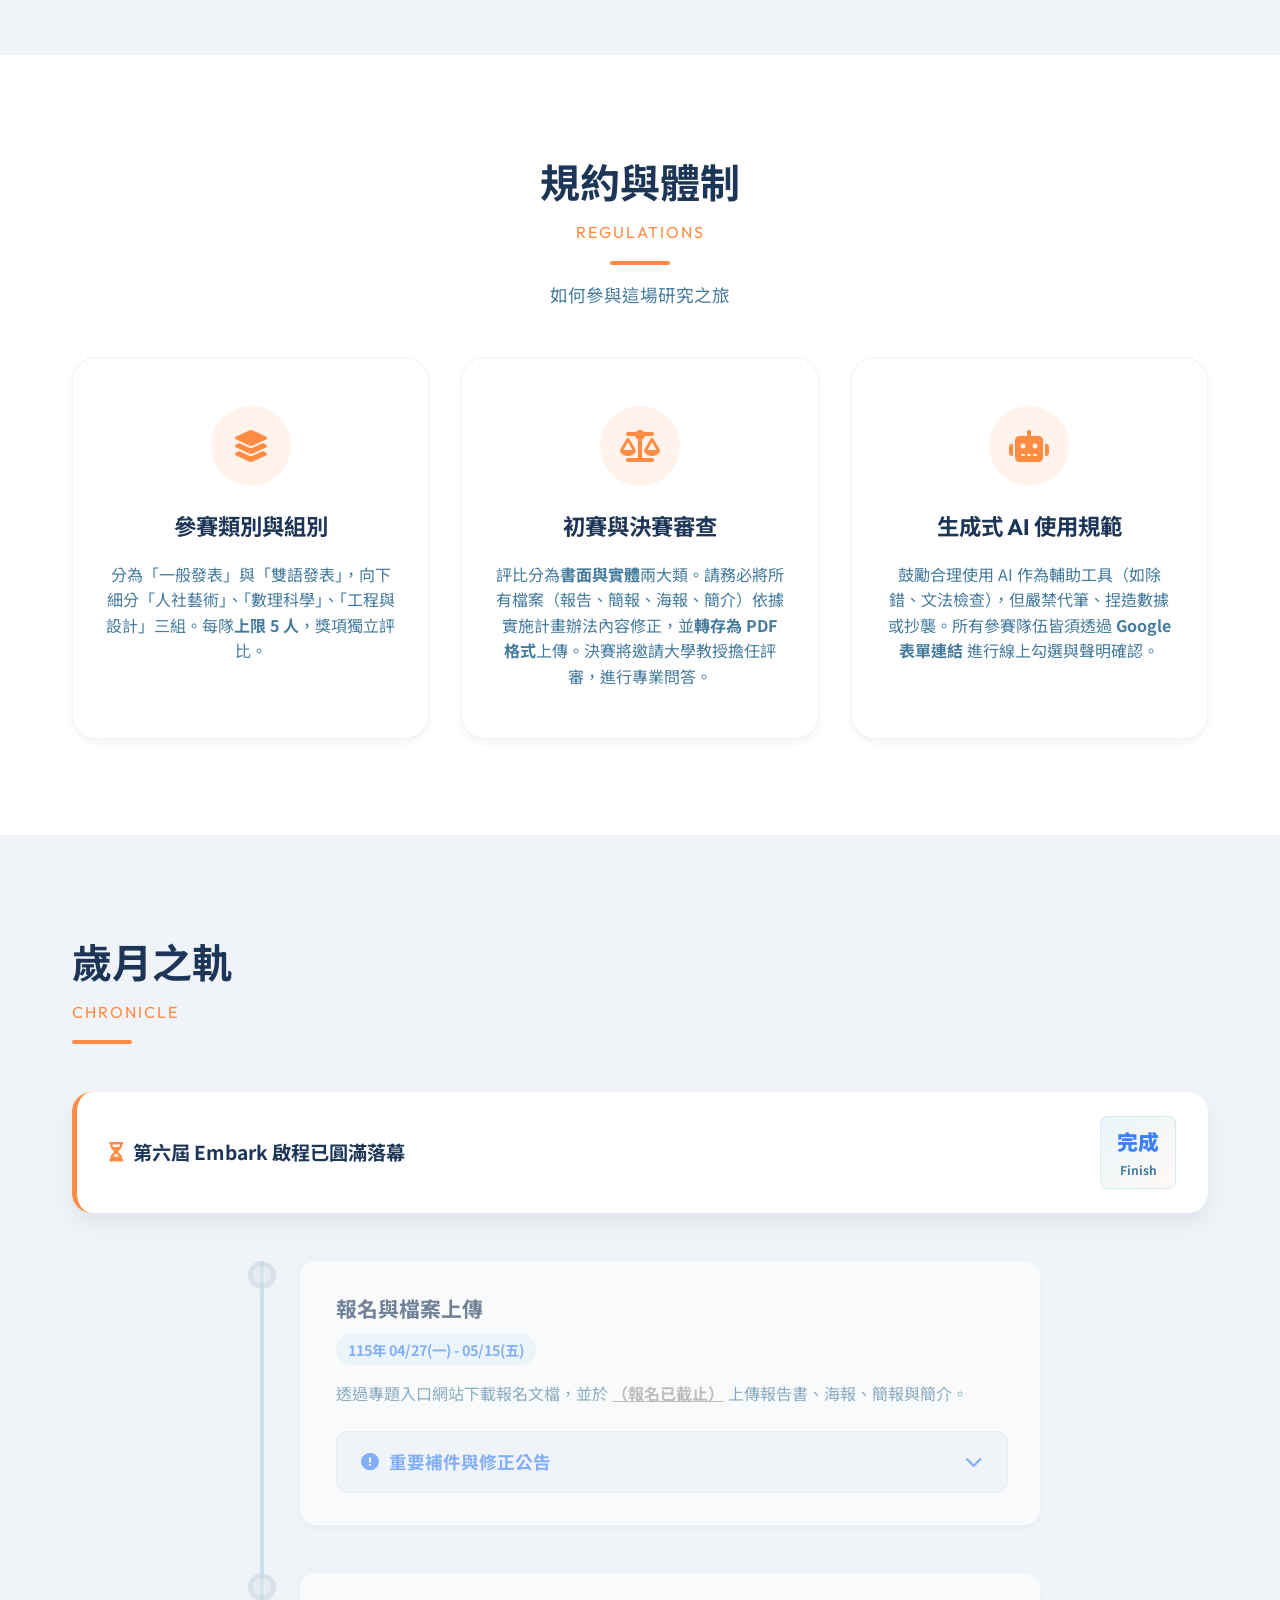
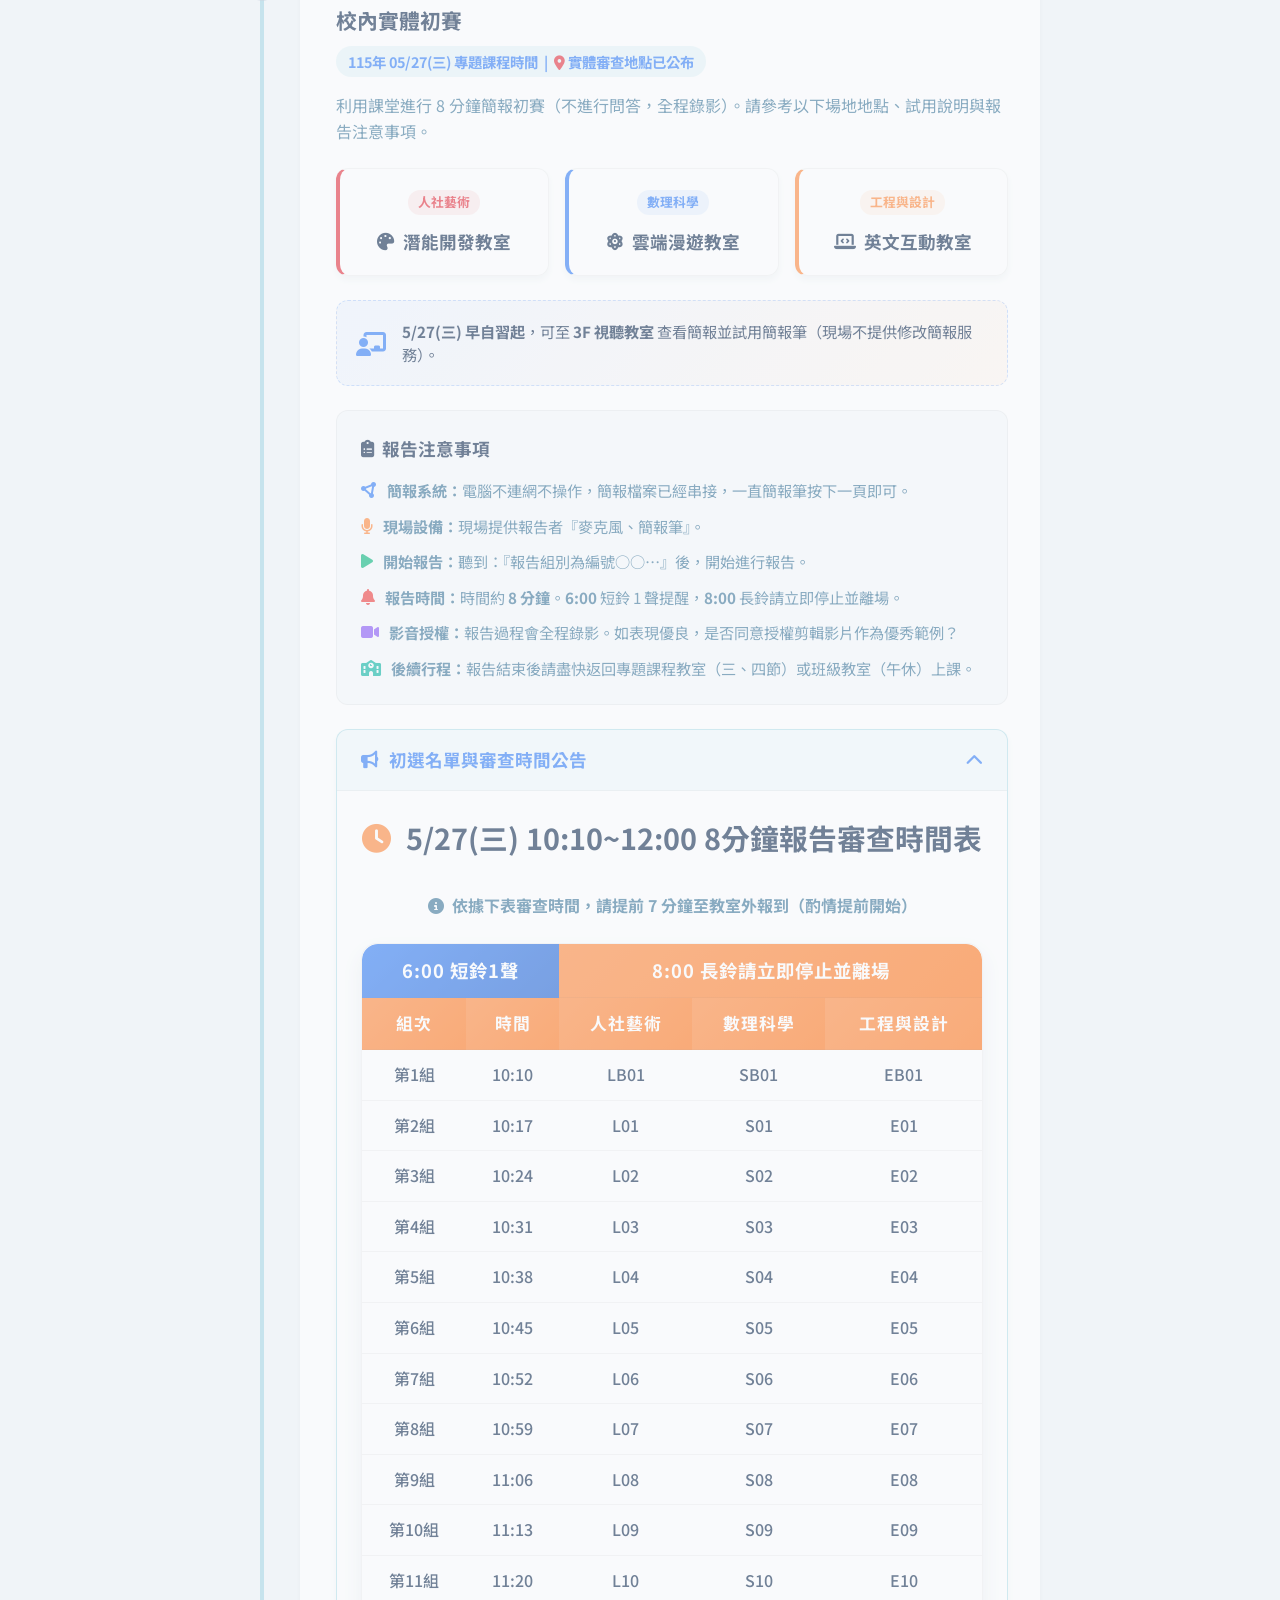
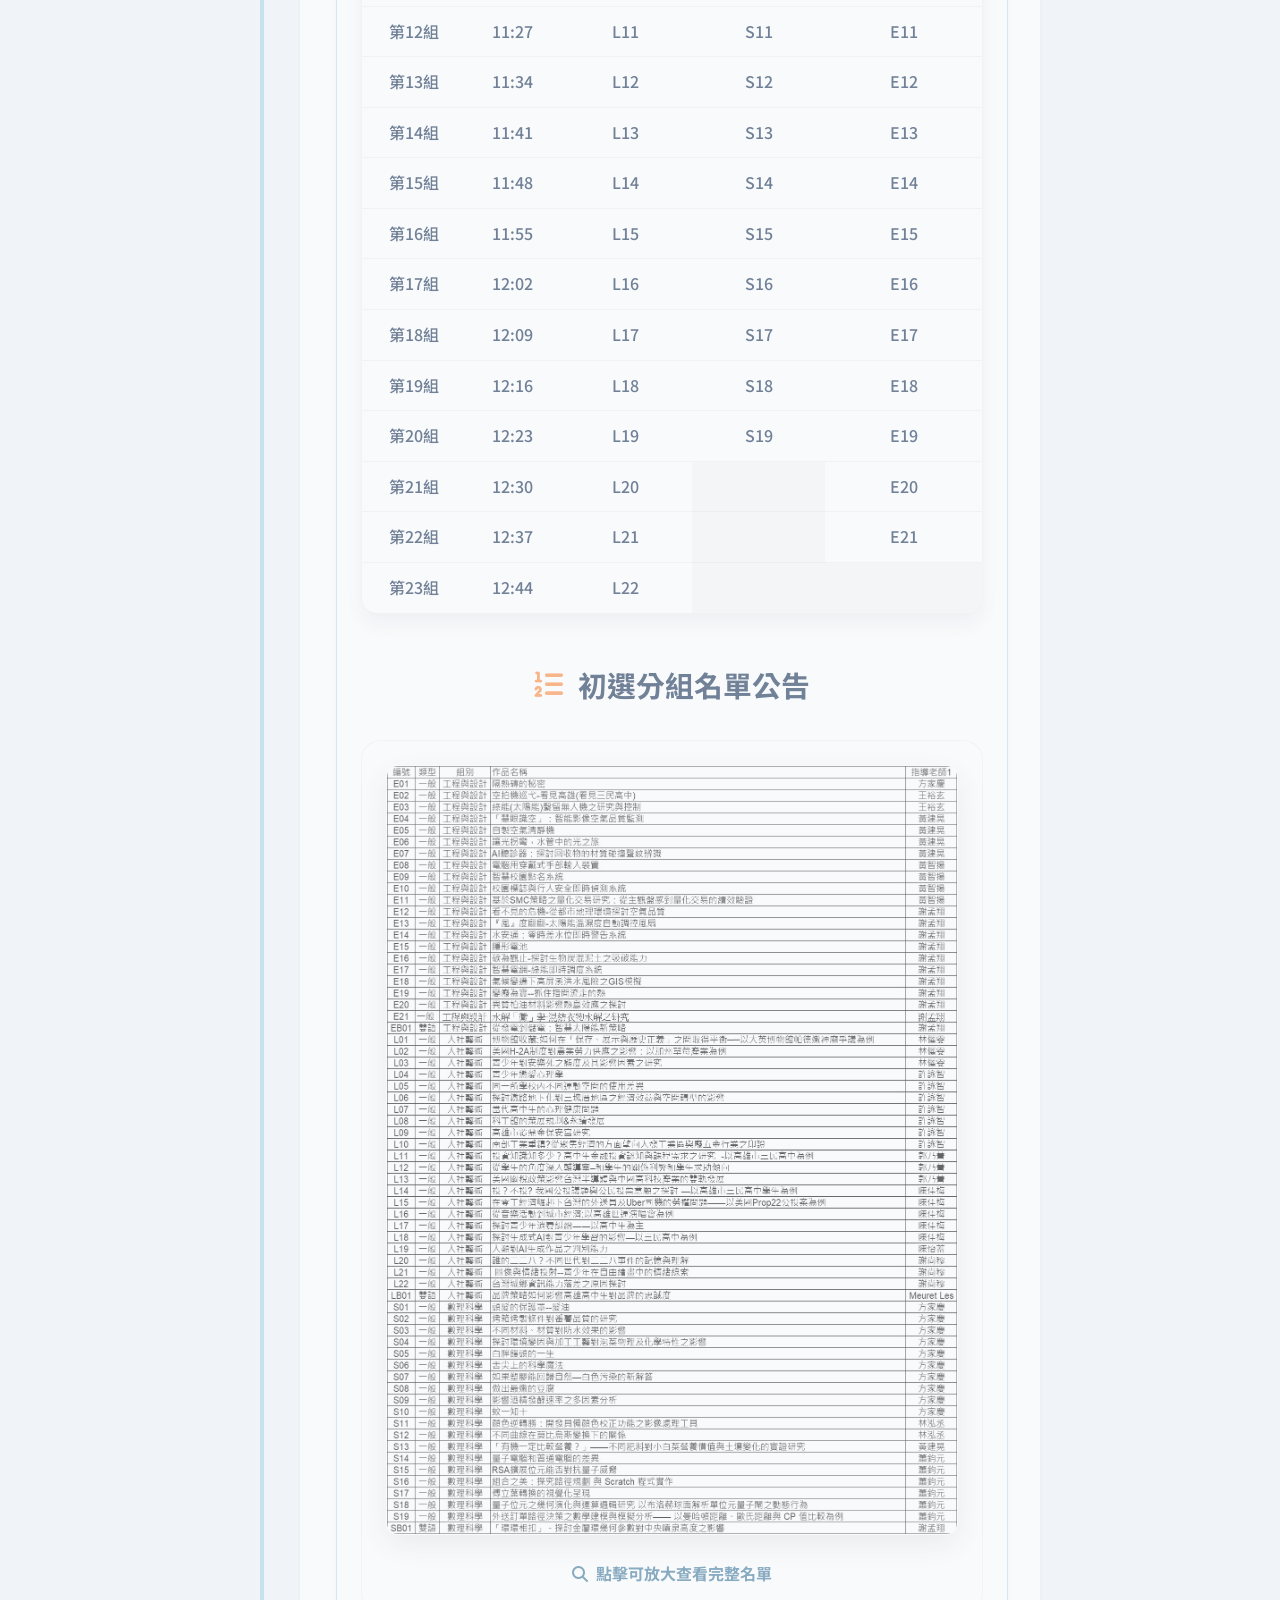
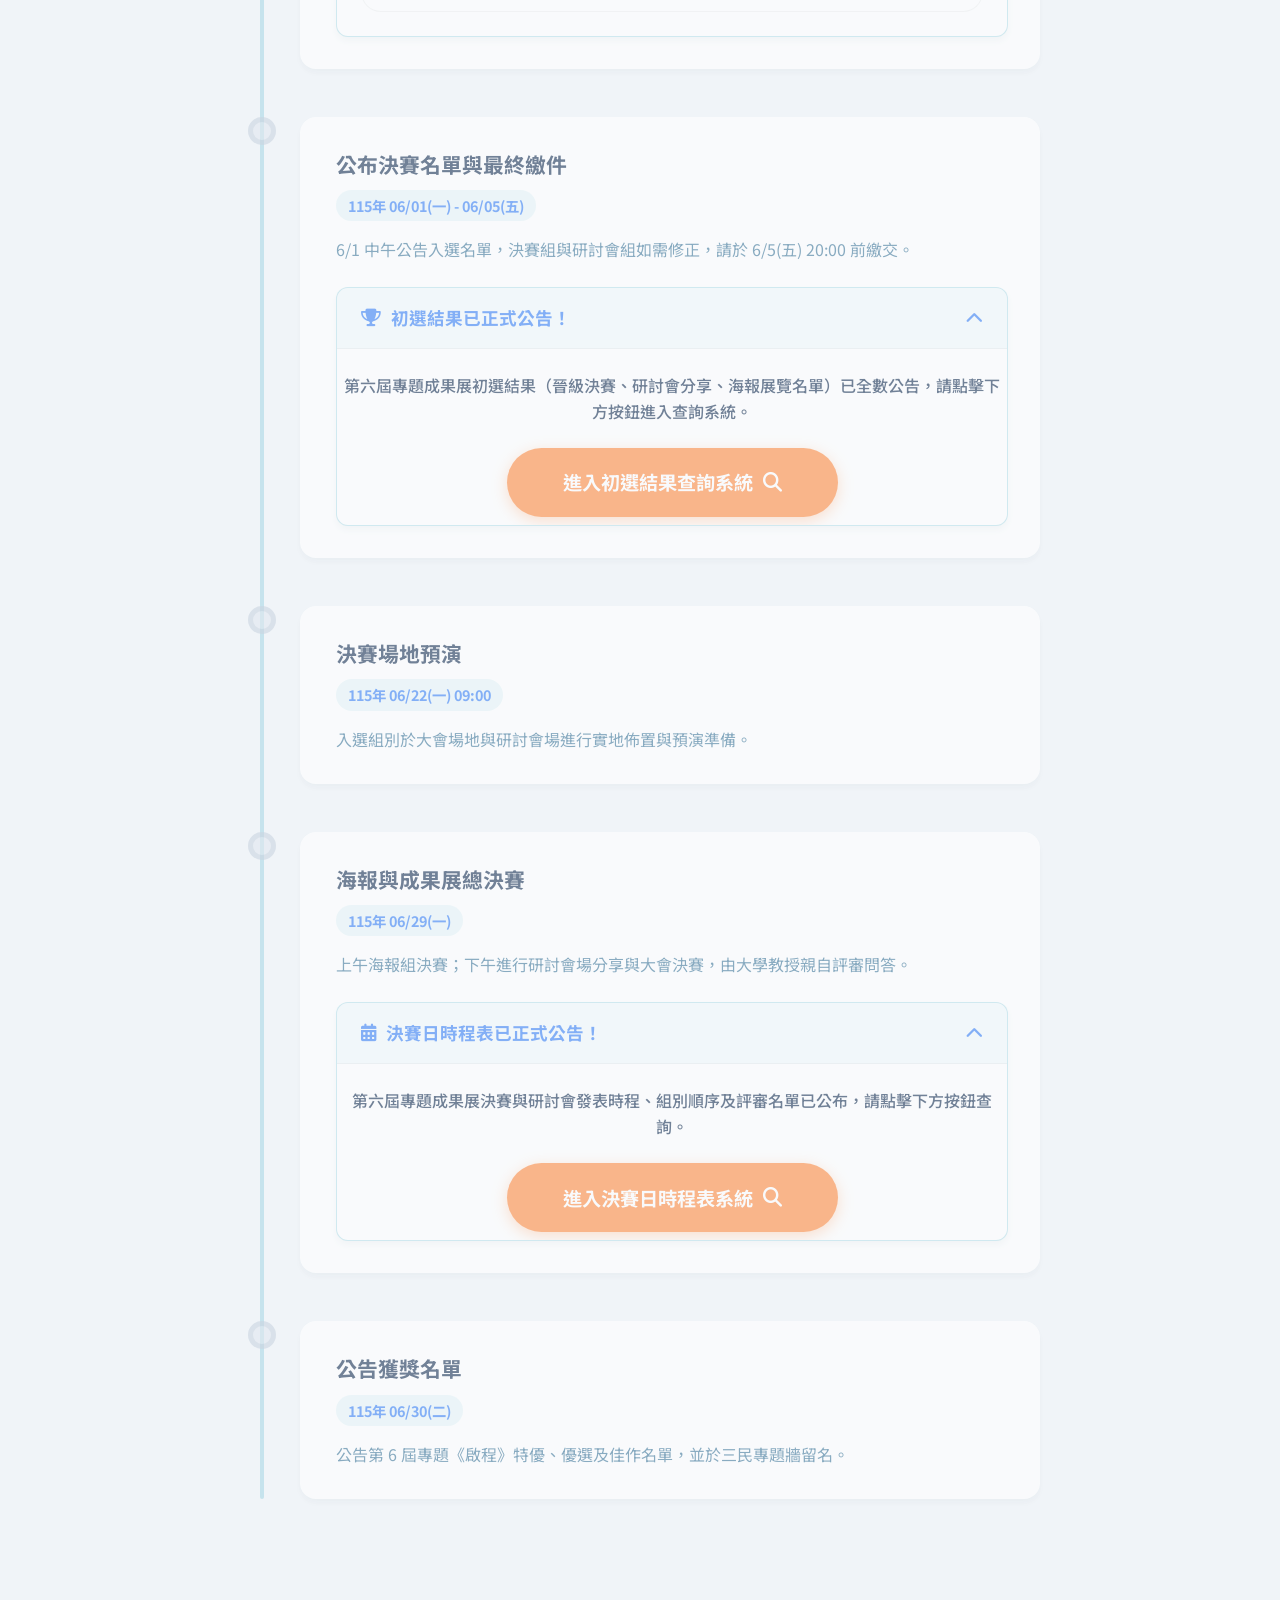
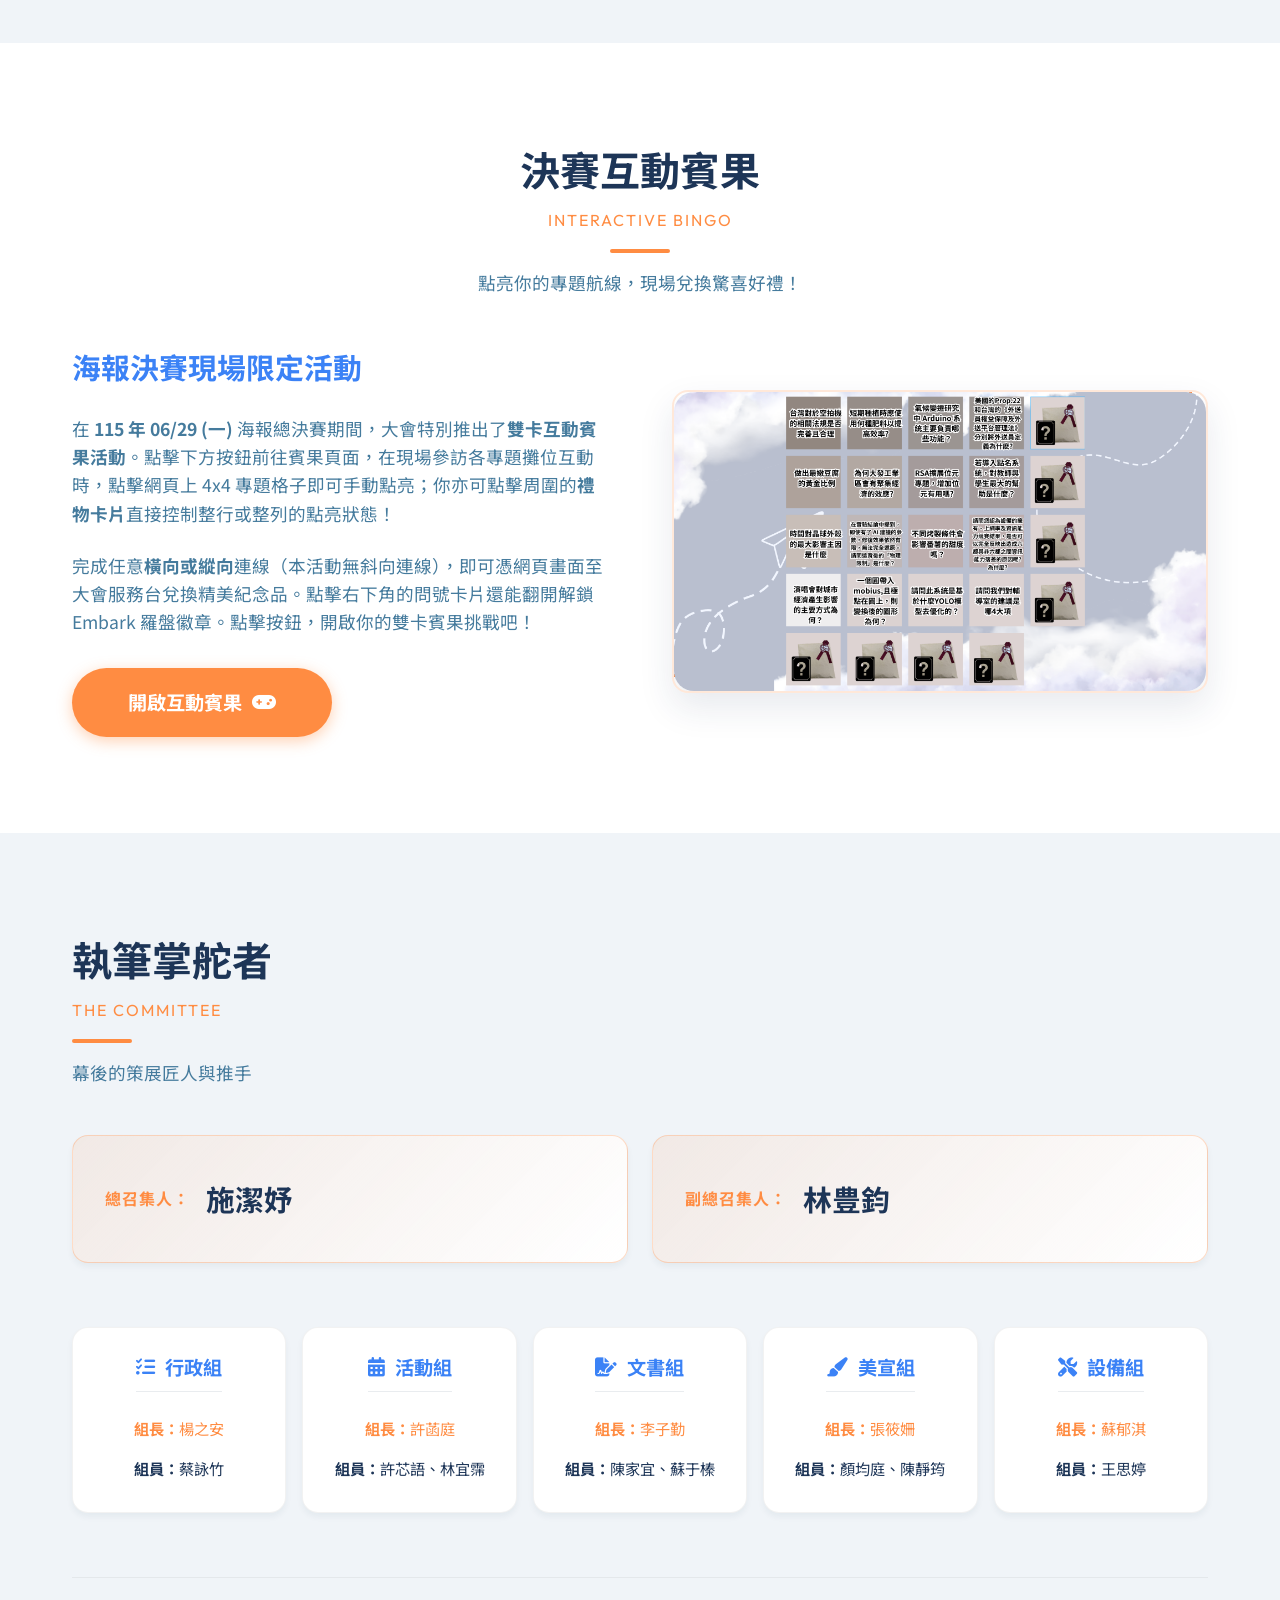
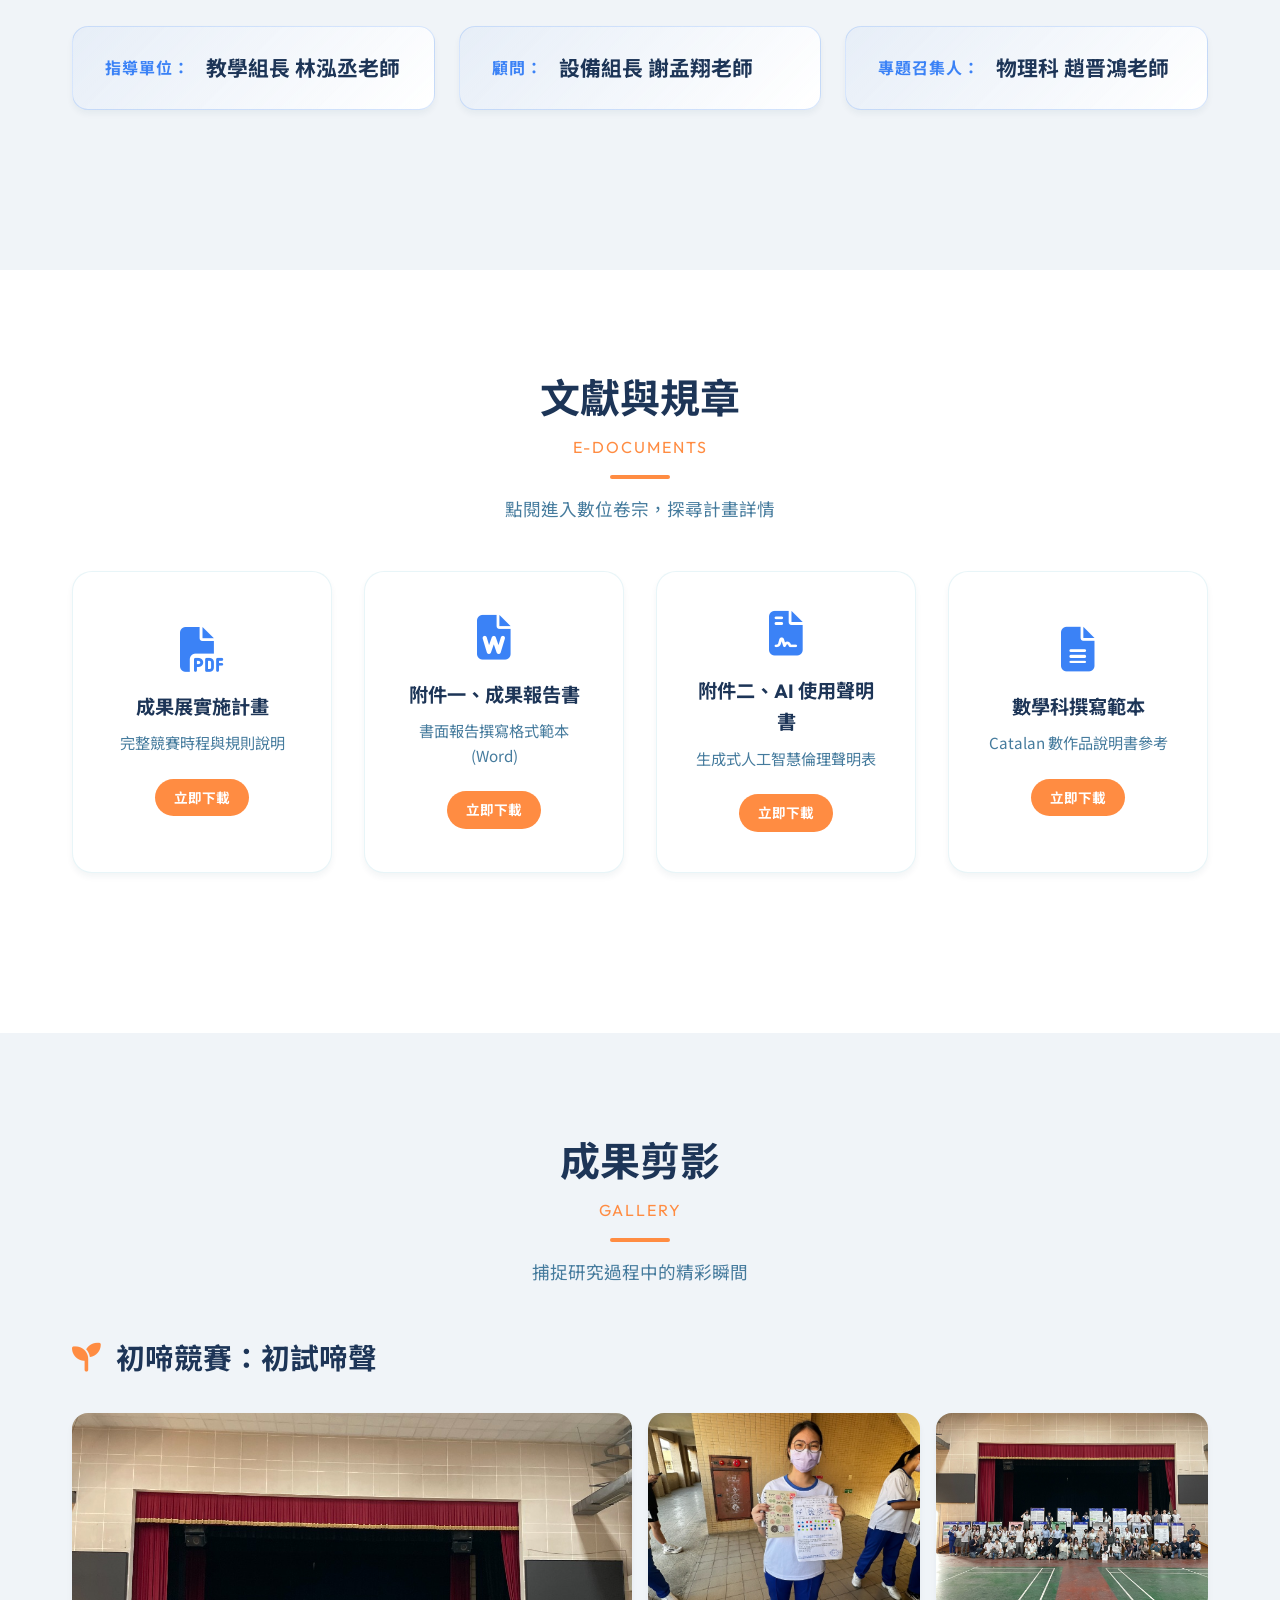
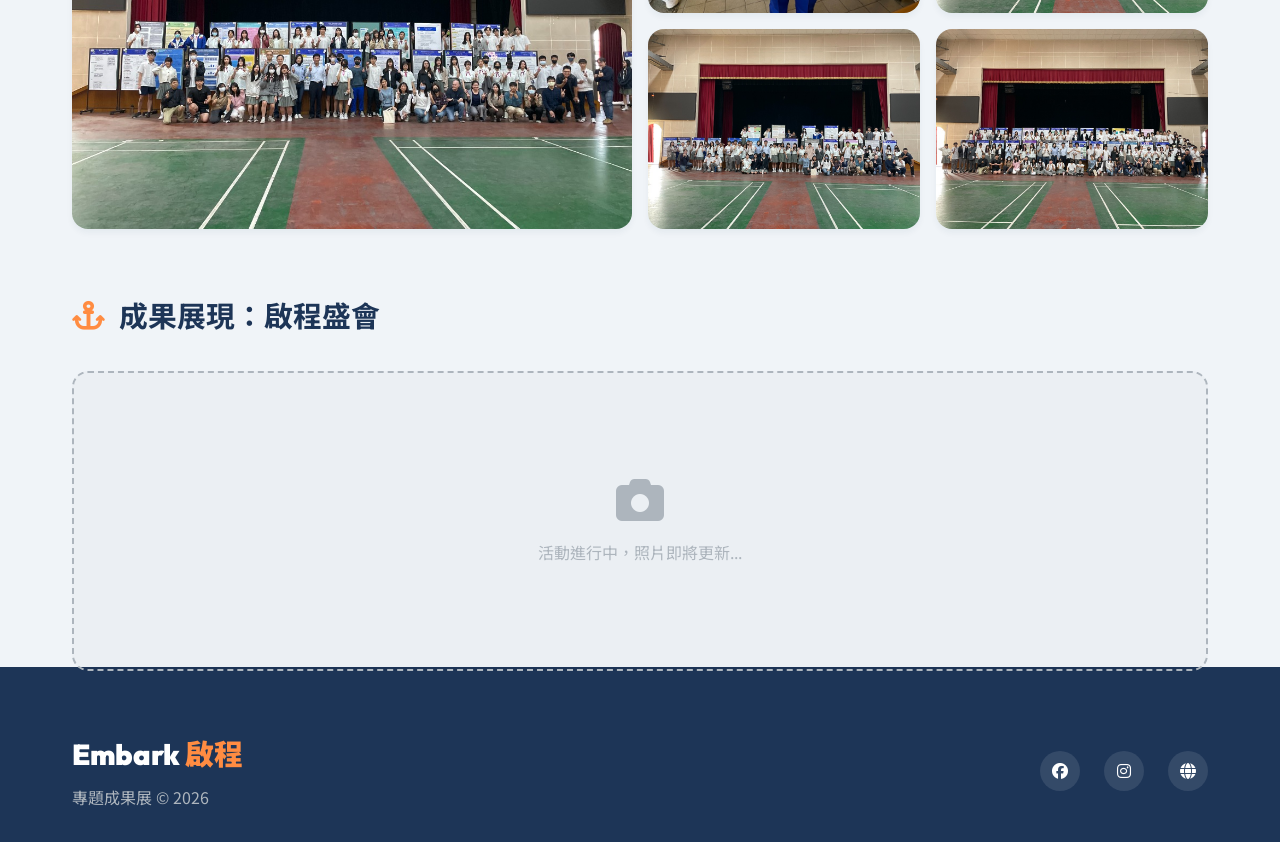
==== commit a34a574b: "feat: 新增互動賓果遊戲頁面 (觸控大屏優化版) - 4x4雙板賓果 (大師對談/跨界對話) - 縱橫交疊才打勾、禮物已領取灰階+戳印 - 呼吸霓虹光暈+全息光掃禮物特效 - 觸控大屏全螢幕排版+" ====
--- a/index.html
+++ b/index.html
@@ -24,6 +24,7 @@
                 <li><a href="#methods">活動辦法</a></li>
                 <li><a href="#schedule">活動時程</a></li>
                 <li><a href="finals.html">決賽時程</a></li>
+                <li><a href="#bingo">互動賓果</a></li>
                 <li><a href="#team">籌備團隊</a></li>
                 <li><a href="#resources">相關連結</a></li>
             </ul>
@@ -362,6 +363,32 @@
         </div>
     </section>
 
+    <!-- Bingo Section -->
+    <section id="bingo" class="section alt-bg">
+        <div class="container fade-in">
+            <div class="section-header center">
+                <h2>決賽互動賓果 <span>Interactive Bingo</span></h2>
+                <div class="header-line center-line"></div>
+                <p class="section-subtitle">點亮你的專題航線，現場兌換驚喜好禮！</p>
+            </div>
+            <div class="about-content" style="align-items: center; gap: 4rem;">
+                <div class="about-text">
+                    <h3>海報決賽現場限定活動</h3>
+                    <p>在 <strong>115 年 06/29 (一)</strong> 海報總決賽期間，大會特別推出了<b>雙卡互動賓果活動</b>。點擊下方按鈕前往賓果頁面，在現場參訪各專題攤位互動時，點擊網頁上 4x4 專題格子即可手動點亮；你亦可點擊周圍的<b>禮物卡片</b>直接控制整行或整列的點亮狀態！</p>
+                    <p>完成任意<b>橫向或縱向</b>連線（本活動無斜向連線），即可憑網頁畫面至大會服務台兌換精美紀念品。點擊右下角的問號卡片還能翻開解鎖 Embark 羅盤徽章。點擊按鈕，開啟你的雙卡賓果挑戰吧！</p>
+                    <div style="margin-top: 2rem;">
+                        <a href="bingo.html" class="btn primary-btn pulse-anim" style="font-size: 1.1rem; padding: 1rem 2.5rem; display: inline-flex; align-items: center; gap: 10px;">
+                            開啟互動賓果 <i class="fas fa-gamepad"></i>
+                        </a>
+                    </div>
+                </div>
+                <div class="about-image" style="box-shadow: var(--shadow-lg); border-radius: 16px; overflow: hidden; border: 2px solid rgba(255, 140, 66, 0.2);">
+                    <img src="3.png" alt="互動賓果預覽" style="width: 100%; height: auto; display: block; transition: transform 0.5s;" onmouseover="this.style.transform='scale(1.03)'" onmouseout="this.style.transform='scale(1.0)'">
+                </div>
+            </div>
+        </div>
+    </section>
+
     <!-- Team Section -->
     <section id="team" class="section">
         <div class="container fade-in">
